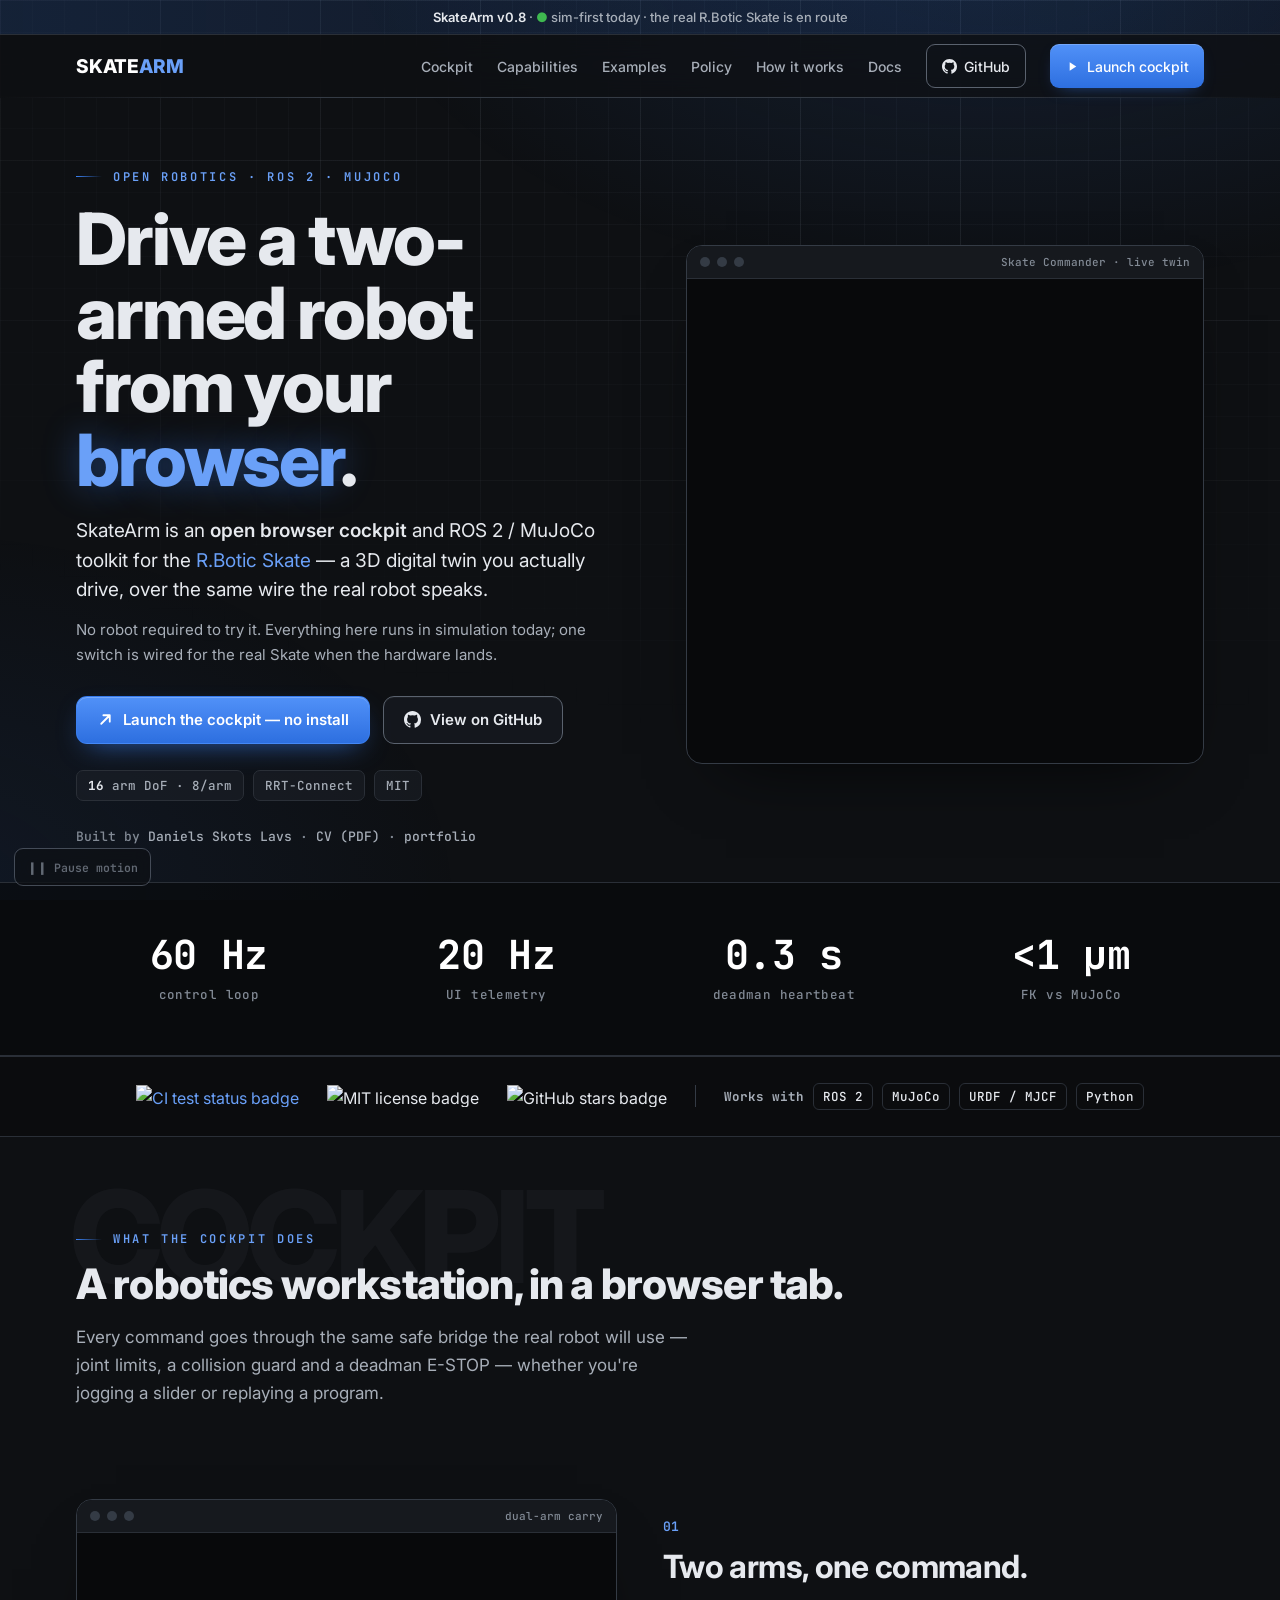
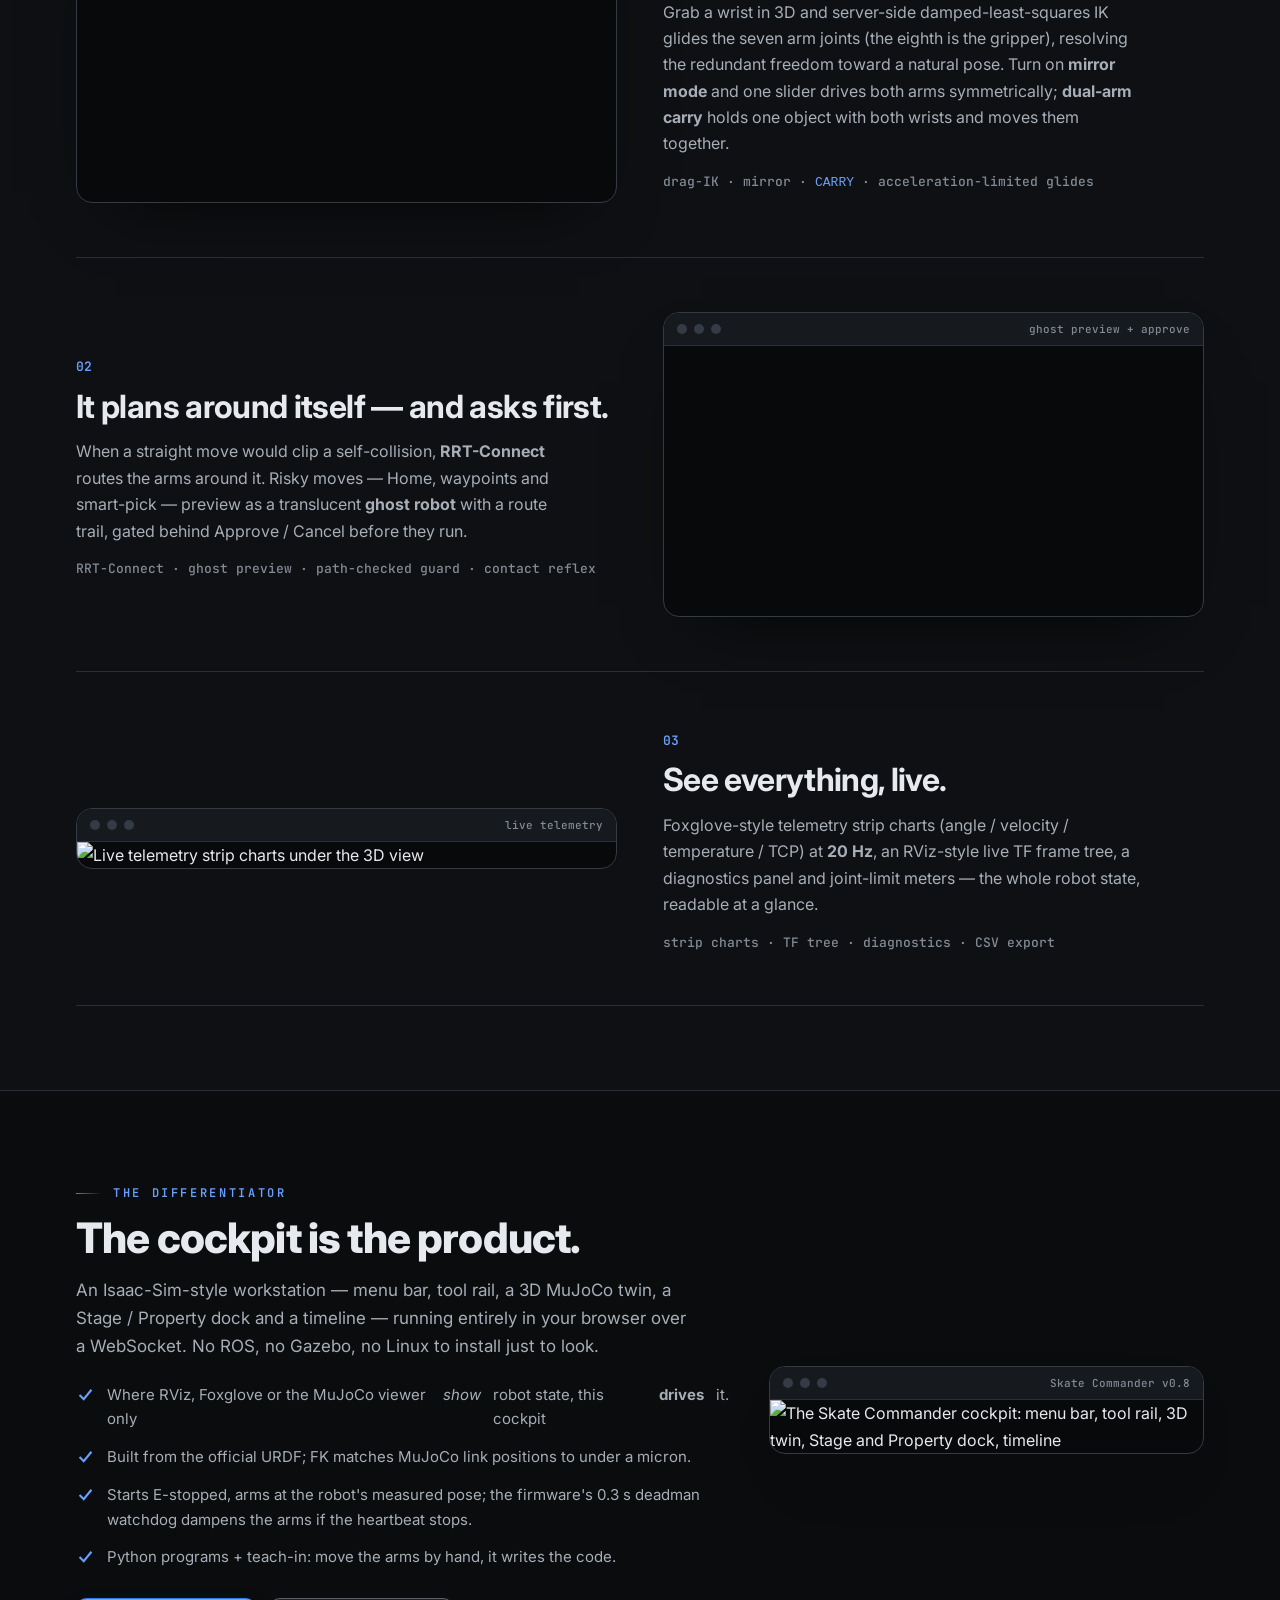
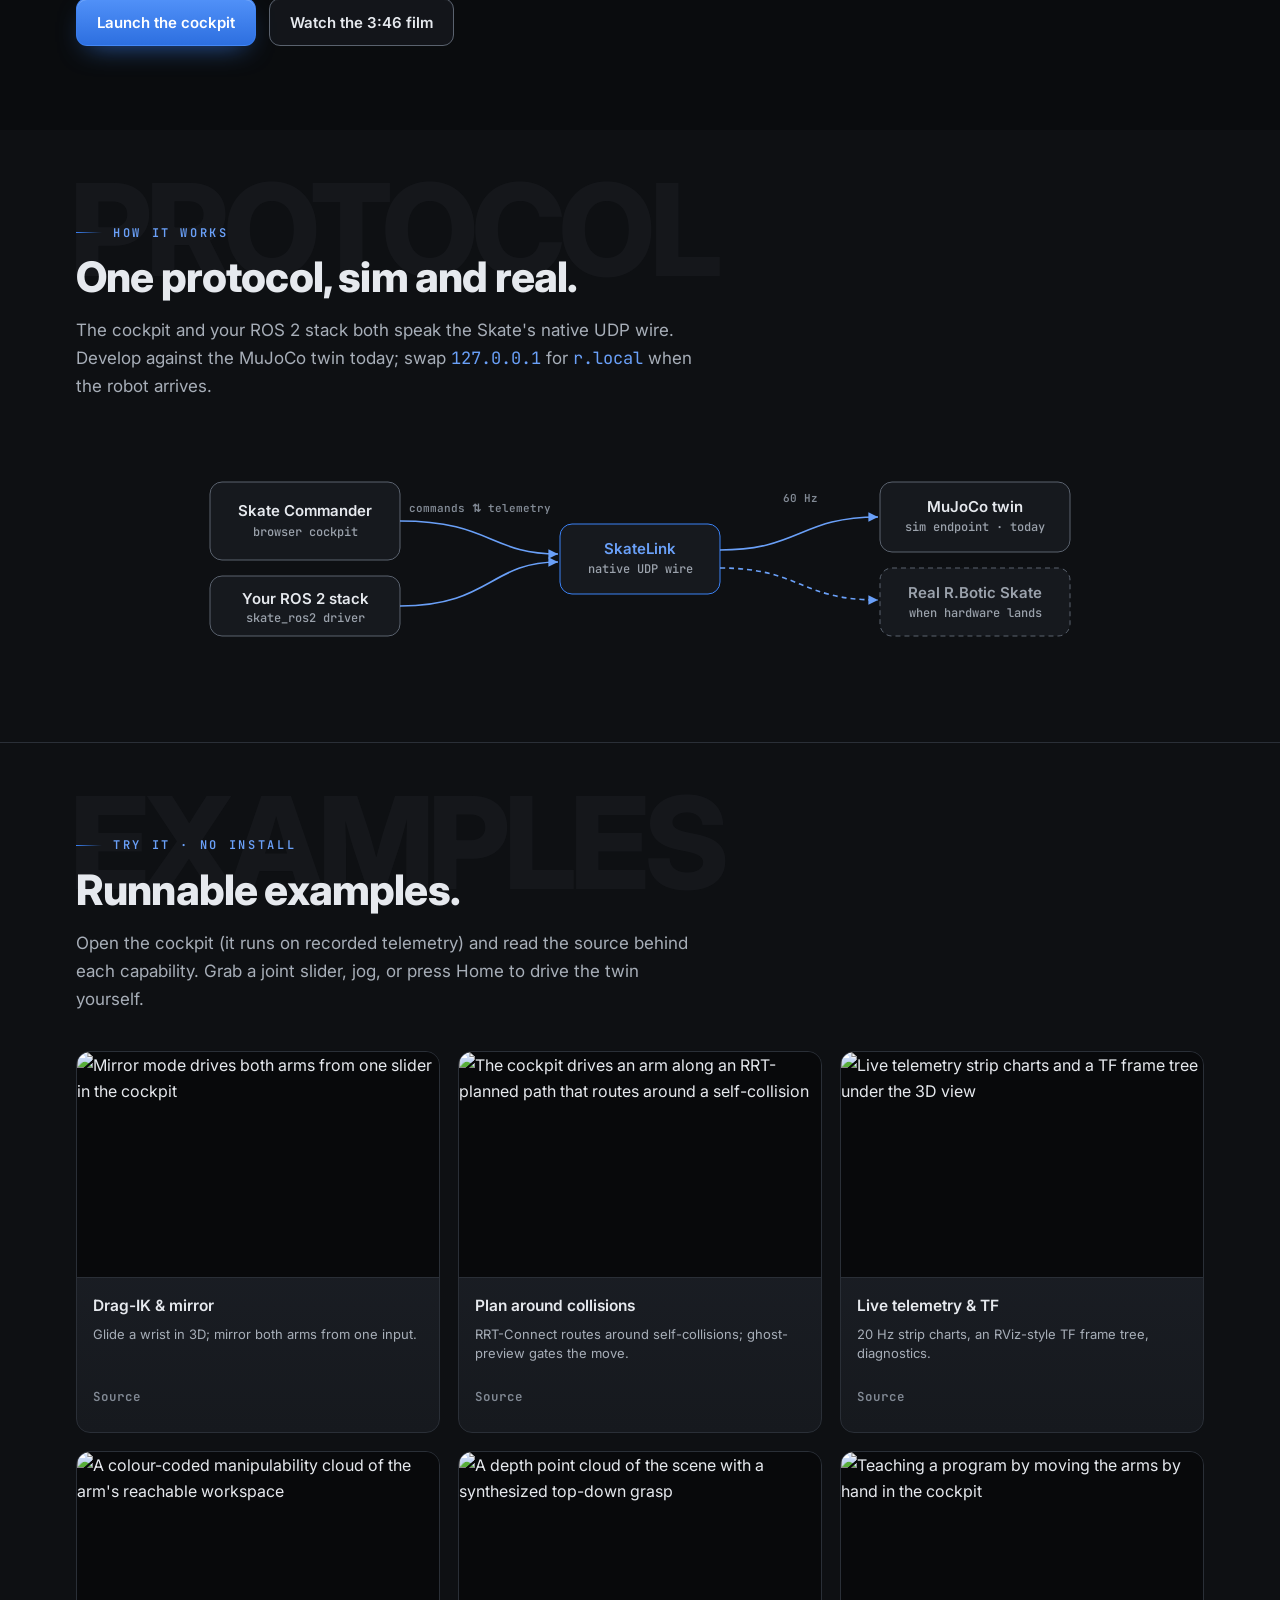
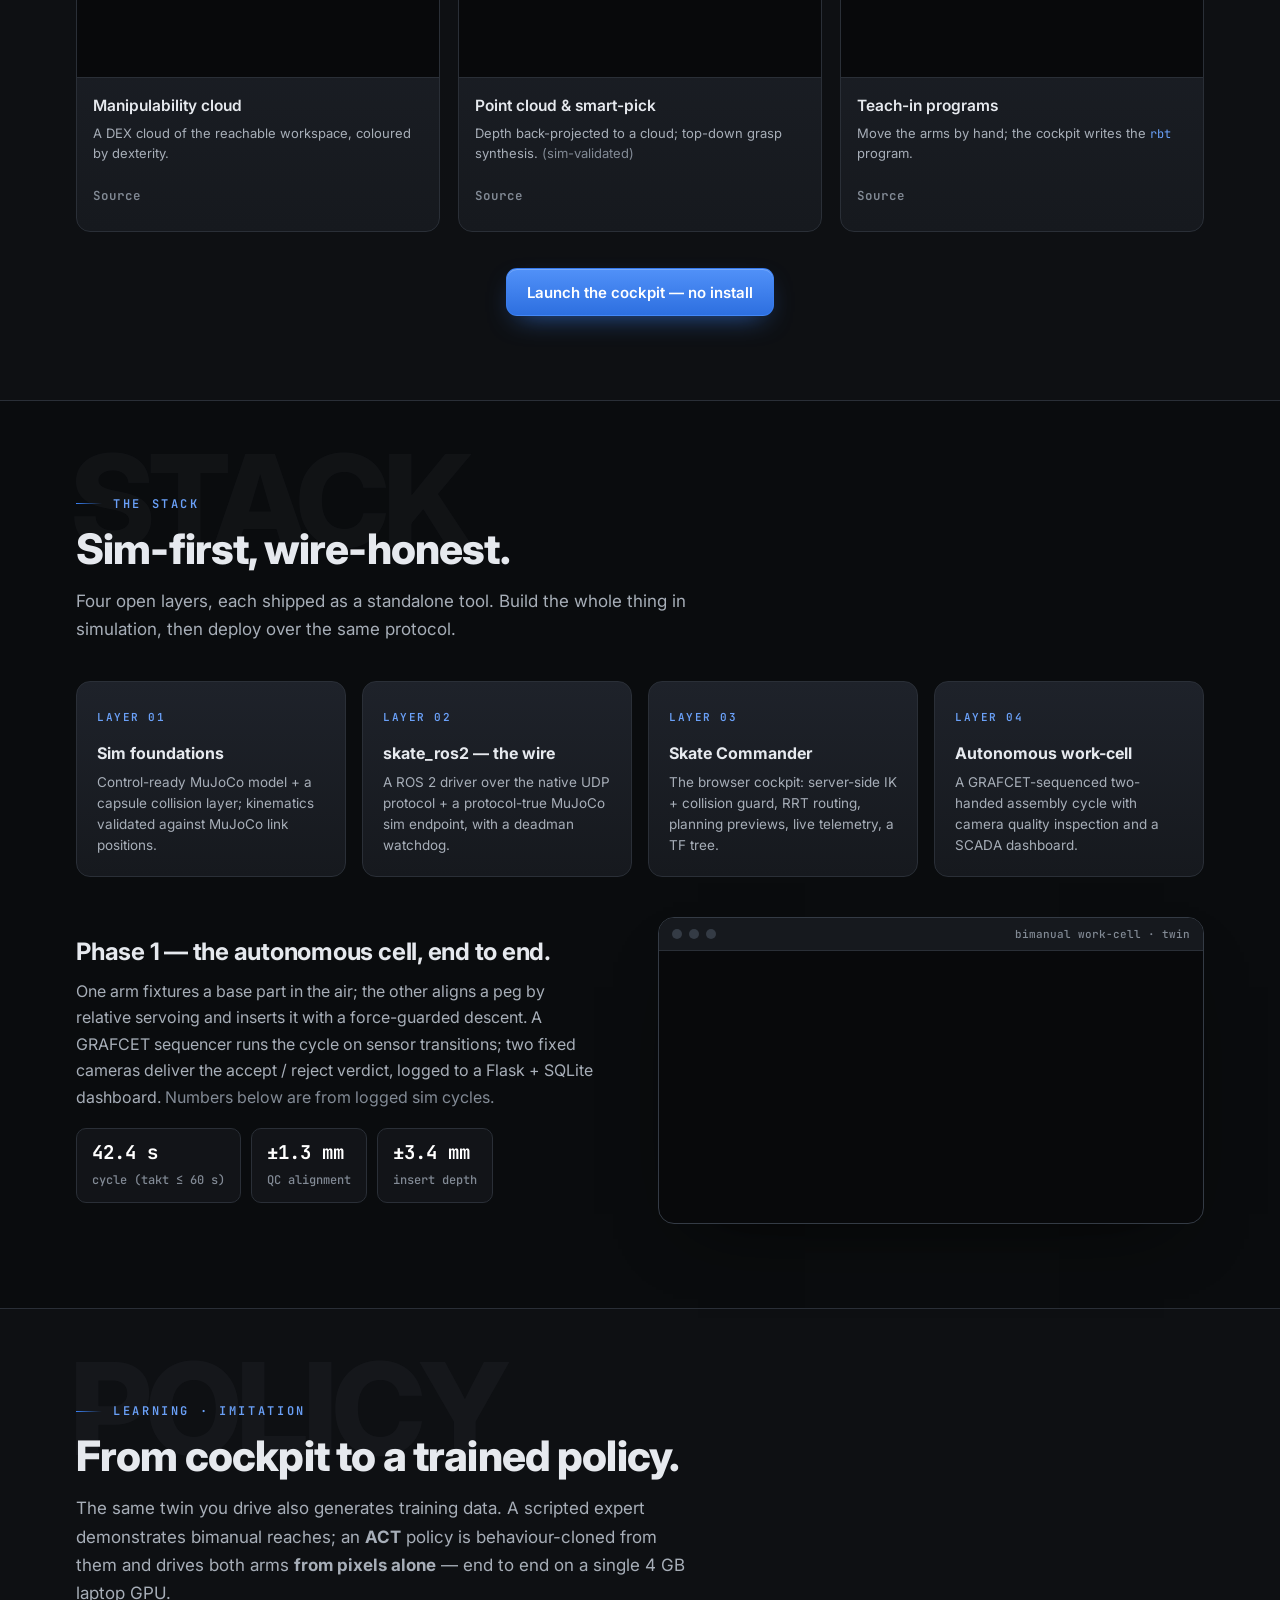
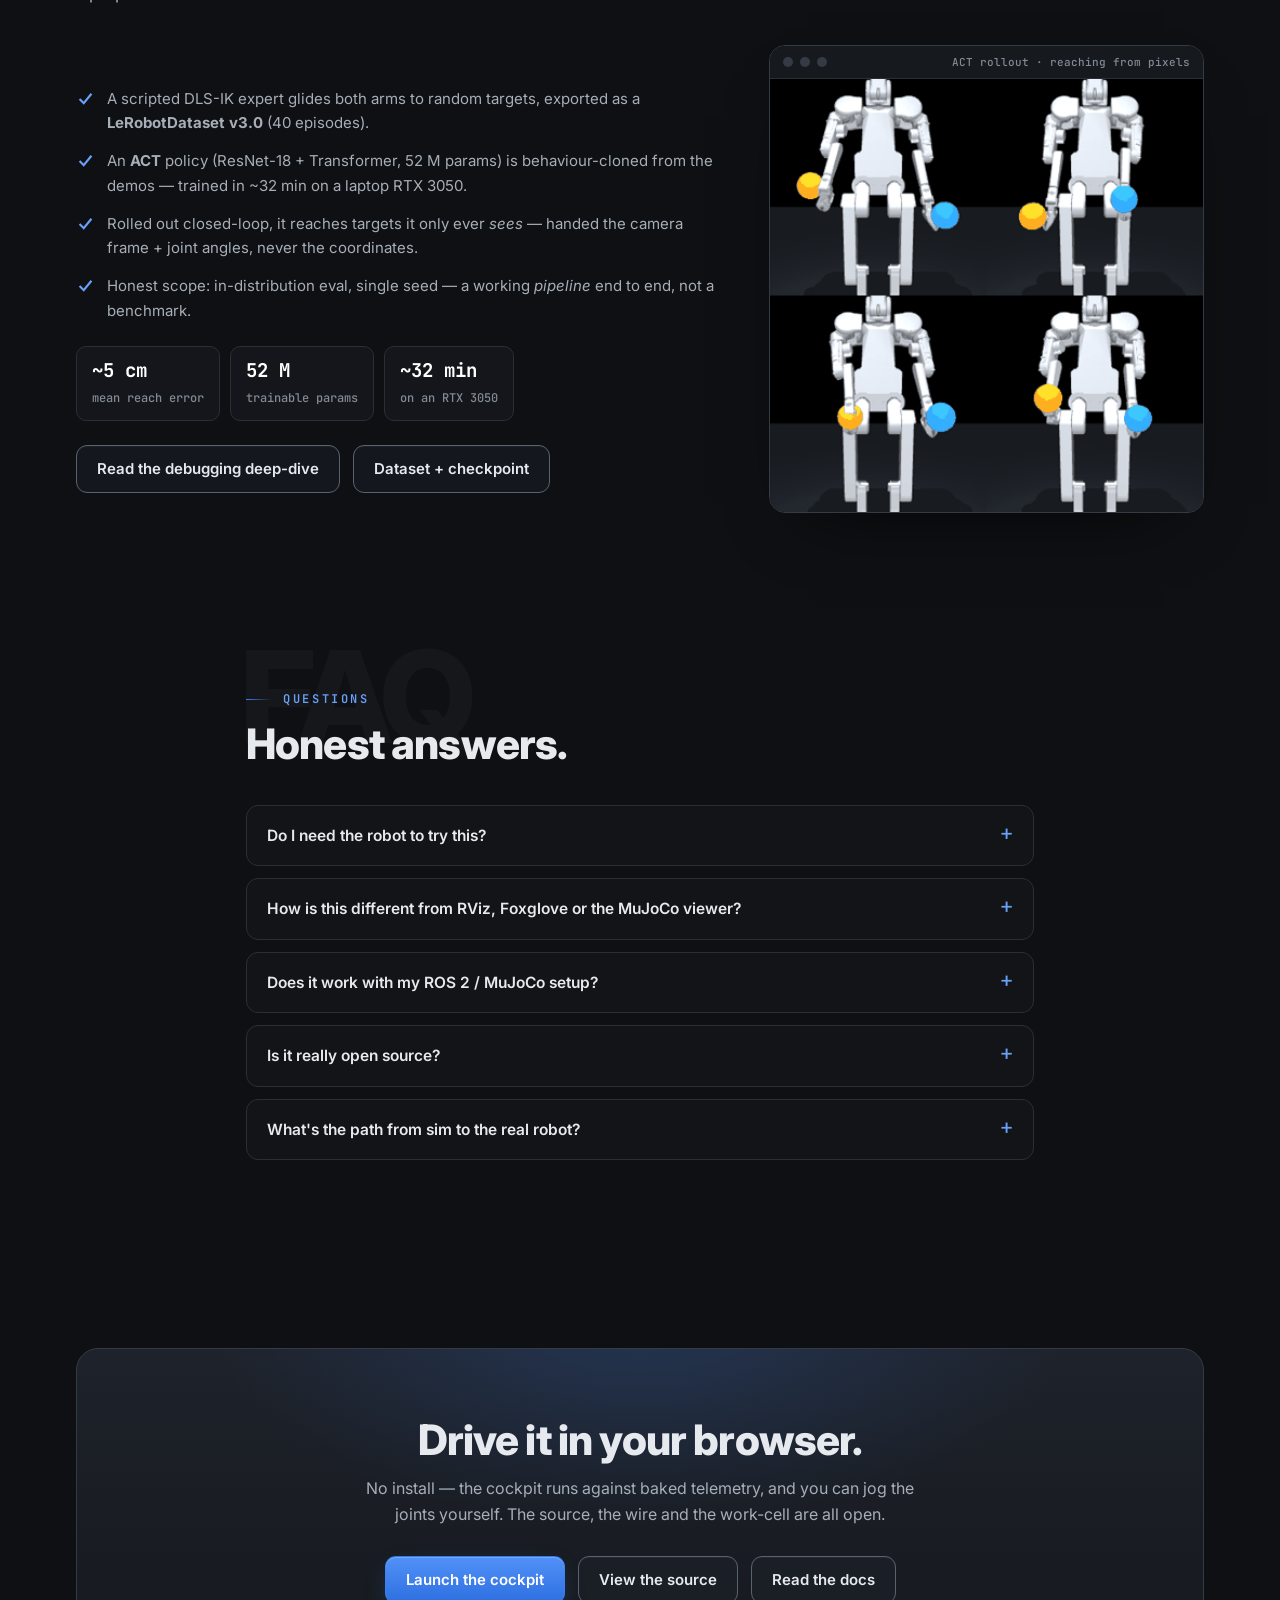
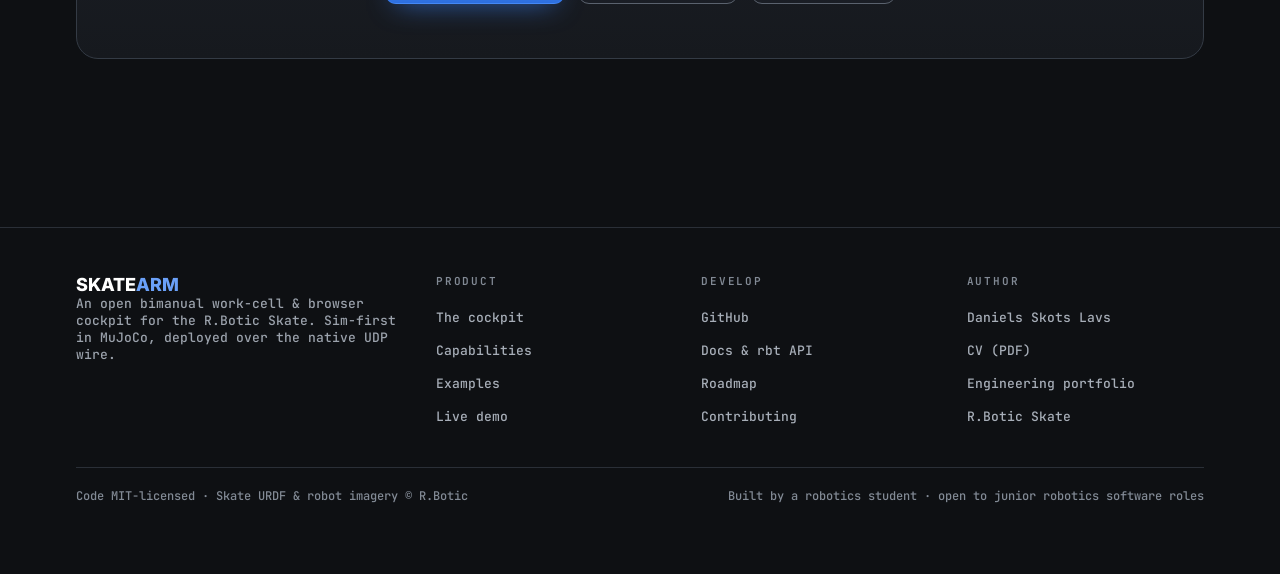
==== docs/index.html @ b64d77af "docs(site): add an ACT policy section to the landing page Add a "From cockpit to a trained policy" s" ====
<!DOCTYPE html>
<html lang="en">
<head>
<meta charset="utf-8">
<meta name="viewport" content="width=device-width, initial-scale=1">
<title>SkateArm — drive a two-armed robot from your browser</title>
<meta name="description" content="An open browser cockpit + ROS 2 / MuJoCo tooling for the R.Botic Skate: a 3D twin you drive from your browser — drag-IK, RRT routing, dual-arm carry, live telemetry. Sim-first today.">
<meta name="author" content="DSL Robotics">
<link rel="canonical" href="https://dsl-robotics.github.io/skatearm/">
<link rel="icon" type="image/png" href="img/favicon.png">
<link rel="apple-touch-icon" href="img/apple-touch-icon.png">
<link rel="preload" as="image" href="img/commander_mirror_poster.webp" fetchpriority="high">
<meta property="og:type" content="website">
<meta property="og:site_name" content="SkateArm">
<meta property="og:title" content="SkateArm — drive a two-armed robot from your browser">
<meta property="og:description" content="Open browser cockpit + ROS 2 / MuJoCo tooling for the R.Botic Skate. Digital twin, drag-IK, RRT routing, dual-arm carry, live telemetry. Sim-first.">
<meta property="og:url" content="https://dsl-robotics.github.io/skatearm/">
<meta property="og:image" content="https://dsl-robotics.github.io/skatearm/img/og_card.png">
<meta property="og:image:width" content="1200">
<meta property="og:image:height" content="630">
<meta property="og:image:alt" content="SkateArm — drive a two-armed robot from your browser">
<meta name="twitter:card" content="summary_large_image">
<meta name="twitter:title" content="SkateArm — drive a two-armed robot from your browser">
<meta name="twitter:image" content="https://dsl-robotics.github.io/skatearm/img/og_card.png">
<meta name="twitter:image:alt" content="SkateArm — drive a two-armed robot from your browser">
<meta name="twitter:description" content="Open browser cockpit + ROS 2 / MuJoCo tooling for the R.Botic Skate. Digital twin, drag-IK, RRT routing, dual-arm carry, live telemetry. Sim-first.">
<meta name="theme-color" content="#0E1013">
<link rel="preconnect" href="https://fonts.googleapis.com">
<link rel="preconnect" href="https://fonts.gstatic.com" crossorigin>
<link href="https://fonts.googleapis.com/css2?family=Inter:wght@400;500;600;700;800;900&family=JetBrains+Mono:wght@400;500;600&display=swap" rel="stylesheet">
<script type="application/ld+json">
{"@context":"https://schema.org","@type":"SoftwareApplication","name":"SkateArm — Skate Commander","applicationCategory":"DeveloperApplication","operatingSystem":"Any","offers":{"@type":"Offer","price":"0","priceCurrency":"USD"},"license":"https://opensource.org/licenses/MIT","codeRepository":"https://github.com/dsl-robotics/skatearm","url":"https://dsl-robotics.github.io/skatearm/","author":{"@type":"Person","name":"Daniels Skots Lavs","url":"https://github.com/Lavs-Daniels-Skots-231RMC173"},"description":"Open browser cockpit and ROS 2 / MuJoCo tooling for the R.Botic Skate bimanual robot."}
</script>
<style>
  :root{
    --bg:#0E1013; --bg2:#08090B; --panel:#16191E; --panel2:#1E222A;
    --line:#2A2F37; --line2:#343B45; --line3:#5A626E; --fg:#E6E9EE; --fg2:#A7AEB8; --dim:#9BA2AC; --faint:#828A95;
    --accent:#3B82F6; --accent-lt:#6AA0F8; --accent-dk:#2D6FE0; --amber:#F5A623; --ok:#3FB950;
    --grid:rgba(150,160,175,.045); --grid2:rgba(150,160,175,.08);
    --sans:"Inter","Segoe UI",system-ui,sans-serif;
    --mono:"JetBrains Mono",ui-monospace,monospace;
    --maxw:1180px; --ease:cubic-bezier(.4,0,.2,1);
  }
  *{margin:0;padding:0;box-sizing:border-box;}
  .skip{position:absolute;left:8px;top:8px;z-index:200;padding:8px 14px;border-radius:8px;
    background:var(--accent-dk);color:#fff;font:600 13px var(--sans);transform:translateY(-200%);transition:transform .15s var(--ease);}
  .skip:focus{transform:translateY(0);}
  html{scroll-behavior:smooth;}
  body{background:var(--bg);color:var(--fg);font:400 16px/1.65 var(--sans);-webkit-font-smoothing:antialiased;overflow-x:hidden;}
  ::selection{background:rgba(59,130,246,.32);color:#fff;}
  ::-webkit-scrollbar{width:12px;}
  ::-webkit-scrollbar-track{background:var(--bg);}
  ::-webkit-scrollbar-thumb{background:var(--line2);border-radius:8px;border:3px solid var(--bg);}
  a{color:var(--accent-lt);text-decoration:none;}
  a:hover{color:#fff;}
  a:focus-visible,button:focus-visible{outline:2px solid var(--accent-lt);outline-offset:3px;border-radius:8px;}
  img,video{max-width:100%;display:block;}
  body::before{content:"";position:fixed;inset:0;z-index:-3;pointer-events:none;
    background:linear-gradient(var(--grid) 1px,transparent 1px),linear-gradient(90deg,var(--grid) 1px,transparent 1px),
      linear-gradient(var(--grid2) 1px,transparent 1px),linear-gradient(90deg,var(--grid2) 1px,transparent 1px);
    background-size:32px 32px,32px 32px,160px 160px,160px 160px;
    -webkit-mask-image:radial-gradient(125% 90% at 72% 0%,#000 32%,transparent 92%);
    mask-image:radial-gradient(125% 90% at 72% 0%,#000 32%,transparent 92%);}
  body::after{content:"";position:fixed;inset:0;z-index:-2;pointer-events:none;
    background:radial-gradient(1100px 640px at 78% -10%,rgba(59,130,246,.15),transparent 60%),
      radial-gradient(900px 620px at -6% 100%,rgba(45,111,224,.09),transparent 60%);}
  .wrap{max-width:var(--maxw);margin:0 auto;padding:0 26px;}
  .eyebrow{font:600 12px/1 var(--mono);letter-spacing:.22em;text-transform:uppercase;color:var(--accent-lt);display:inline-flex;align-items:center;gap:11px;}
  .eyebrow::before{content:"";width:26px;height:1px;background:linear-gradient(90deg,var(--accent),transparent);display:inline-block;}
  .sec{padding:84px 0;position:relative;}
  .sec h2{font:800 clamp(28px,4vw,42px)/1.08 var(--sans);letter-spacing:-.02em;margin:14px 0 0;}
  .sec .lead{color:var(--fg2);max-width:620px;margin:16px 0 0;font-size:17px;}
  .shead{margin-bottom:38px;position:relative;}
  .shead .eyebrow,.shead h2,.shead .lead{position:relative;z-index:1;}
  .wm{position:absolute;left:-6px;top:-48px;z-index:0;font:800 clamp(58px,10vw,142px)/1 var(--sans);
    letter-spacing:-.045em;color:rgba(150,160,175,.05);pointer-events:none;white-space:nowrap;user-select:none;}

  /* nav + ribbon */
  .ribbon{background:linear-gradient(90deg,rgba(59,130,246,.16),rgba(59,130,246,.05));border-bottom:1px solid var(--line);
    font:500 13px var(--sans);color:var(--fg2);text-align:center;padding:9px 16px;}
  .ribbon b{color:var(--fg);font-weight:600;} .ribbon .dot{color:var(--ok);}
  nav{position:sticky;top:0;z-index:50;backdrop-filter:blur(14px) saturate(1.2);background:rgba(14,16,19,.72);border-bottom:1px solid transparent;
    border-image:linear-gradient(90deg,transparent,var(--line2) 25%,var(--line2) 75%,transparent) 1;}
  nav .wrap{display:flex;align-items:center;justify-content:space-between;min-height:62px;gap:16px;}
  .brand{font:800 19px var(--sans);letter-spacing:-.01em;color:#fff;}
  .brand i{color:var(--accent-lt);font-style:normal;}
  .nav-links{display:flex;align-items:center;gap:24px;}
  .nav-links a{font:500 14px var(--sans);color:var(--fg2);display:inline-flex;align-items:center;min-height:44px;}
  .nav-links a:hover{color:#fff;}
  .nav-cta{display:inline-flex;align-items:center;gap:7px;padding:9px 15px;border-radius:9px;font:600 13.5px var(--sans);min-height:44px;}
  .nav-cta.ghost{border:1px solid var(--line3);color:var(--fg);}
  .nav-cta.ghost:hover{border-color:var(--accent);background:rgba(59,130,246,.08);}
  .nav-cta.solid{background:linear-gradient(180deg,#5191F8,var(--accent-dk));color:#fff;
    box-shadow:0 6px 18px -10px rgba(59,130,246,.7),inset 0 1px 0 rgba(255,255,255,.2);}
  .nav-cta.solid:hover{background:linear-gradient(180deg,#5C99FB,var(--accent));color:#fff;}
  .nav-cta svg{width:15px;height:15px;}
  @media(max-width:860px){.nav-links a.hidem{display:none;}}

  /* hero */
  .hero{padding:60px 0 30px;}
  .hero-grid{display:grid;grid-template-columns:1.04fr .96fr;gap:48px;align-items:center;}
  .hero h1{font:800 clamp(40px,6.4vw,72px)/1.02 var(--sans);letter-spacing:-.03em;margin:18px 0 0;}
  .hero h1 i{color:var(--accent-lt);font-style:normal;text-shadow:0 0 34px rgba(59,130,246,.4);}
  .hero .def{color:var(--fg);font-size:19px;line-height:1.55;margin:20px 0 0;max-width:540px;}
  .hero .def b{font-weight:600;}
  .hero .sub{color:var(--fg2);font-size:15px;margin:14px 0 0;max-width:520px;}
  .ctas{display:flex;flex-wrap:wrap;gap:13px;margin-top:28px;}
  .btn{display:inline-flex;align-items:center;gap:9px;padding:13px 20px;border-radius:11px;font:600 15px var(--sans);transition:all .16s var(--ease);min-height:48px;}
  .btn svg{width:17px;height:17px;}
  .btn.primary{background:linear-gradient(180deg,#5191F8,var(--accent-dk));color:#fff;border:1px solid rgba(59,130,246,.55);
    box-shadow:0 10px 28px -12px rgba(59,130,246,.75),inset 0 1px 0 rgba(255,255,255,.22);}
  .btn.primary:hover{background:linear-gradient(180deg,#5C99FB,var(--accent));color:#fff;transform:translateY(-2px);
    box-shadow:0 16px 36px -12px rgba(59,130,246,.85),inset 0 1px 0 rgba(255,255,255,.26);}
  .btn.ghost{border:1px solid var(--line3);color:var(--fg);background:rgba(30,34,42,.45);
    box-shadow:inset 0 1px 0 rgba(255,255,255,.04);}
  .btn.ghost:hover{border-color:var(--accent);background:rgba(59,130,246,.1);color:#fff;transform:translateY(-2px);}
  .specstrip{display:flex;flex-wrap:wrap;gap:9px;margin-top:26px;}
  .chip{font:500 12.5px var(--mono);color:var(--fg2);border:1px solid var(--line);border-radius:7px;padding:6px 11px;background:rgba(30,34,42,.5);}
  .chip b{color:var(--fg);}
  .byline{margin-top:20px;font:500 13px var(--mono);color:var(--faint);}
  .byline a{color:var(--fg2);display:inline-block;padding:7px 0;}
  .byline a:hover{color:#fff;}
  .frame{position:relative;border:1px solid var(--line2);border-radius:16px;overflow:hidden;background:var(--bg2);box-shadow:0 30px 70px -40px rgba(0,0,0,.9);}
  .frame .bar{display:flex;align-items:center;gap:7px;padding:9px 13px;border-bottom:1px solid var(--line);background:var(--panel);}
  .frame .bar i{width:10px;height:10px;border-radius:50%;background:var(--line2);display:inline-block;}
  .frame .bar .tag{margin-left:auto;font:500 11px var(--mono);color:var(--faint);}
  .frame img,.frame video{width:100%;display:block;}
  @media(max-width:880px){.hero-grid{grid-template-columns:1fr;gap:30px;}.hero{padding:40px 0 10px;}}

  /* trust + interop */
  .trust{border-top:1px solid var(--line);border-bottom:1px solid var(--line);background:rgba(8,9,11,.5);padding:26px 0;}
  .trust .wrap{display:flex;flex-wrap:wrap;align-items:center;gap:14px 28px;justify-content:center;}
  .trust .badge{height:22px;}
  .trust .sep{width:1px;height:22px;background:var(--line2);}
  .interop{font:500 12.5px var(--mono);color:var(--faint);display:flex;flex-wrap:wrap;gap:9px;align-items:center;}
  .interop b{color:var(--fg2);}
  .interop span{color:var(--fg);border:1px solid var(--line);border-radius:6px;padding:4px 9px;}

  /* stat band (flat, mono numerics) */
  .stats{border-top:1px solid var(--line);border-bottom:1px solid var(--line);padding:52px 0;background:rgba(8,9,11,.6);}
  .statgrid{display:grid;grid-template-columns:repeat(4,1fr);gap:22px;text-align:center;}
  .statgrid b{display:block;font:700 clamp(26px,3.6vw,40px)/1 var(--mono);font-variant-numeric:tabular-nums;letter-spacing:-.01em;color:#fff;}
  .statgrid span{display:block;margin-top:11px;font:500 12.5px var(--mono);color:var(--faint);letter-spacing:.03em;}
  @media(max-width:760px){.statgrid{grid-template-columns:repeat(2,1fr);gap:30px 18px;}}

  /* capability panels */
  .panel{display:grid;grid-template-columns:1fr 1fr;gap:46px;align-items:center;padding:54px 0;border-bottom:1px solid var(--line);}
  .panel:nth-child(even) .ptext{order:2;}
  .panel .num{font:600 13px var(--mono);color:var(--accent-lt);}
  .panel h3{font:700 clamp(24px,3.2vw,32px)/1.12 var(--sans);letter-spacing:-.02em;margin:10px 0 0;}
  .panel p{color:var(--fg2);margin:14px 0 0;font-size:16px;max-width:480px;}
  .panel .pmeta{margin-top:16px;font:500 13px var(--mono);color:var(--faint);}
  .panel .pmeta code{color:var(--accent-lt);}
  @media(max-width:820px){.panel{grid-template-columns:1fr;gap:24px;}.panel:nth-child(even) .ptext{order:0;}}

  /* cockpit feature band */
  .cock{display:grid;grid-template-columns:1.2fr .8fr;gap:40px;align-items:center;}
  .cock .pts{list-style:none;margin-top:22px;display:grid;gap:13px;}
  .cock .pts li{display:flex;gap:12px;color:var(--fg2);font-size:15px;}
  .cock .pts svg{width:19px;height:19px;color:var(--accent-lt);flex:none;margin-top:2px;}
  @media(max-width:820px){.cock{grid-template-columns:1fr;}}

  /* how it works diagram */
  .how svg{width:100%;height:auto;max-width:900px;margin:8px auto 0;display:block;}
  @media(max-width:720px){.how .diagram{overflow-x:auto;-webkit-overflow-scrolling:touch;border:1px solid var(--line);border-radius:12px;}
    .how svg{min-width:580px;margin:0;}}

  /* examples gallery */
  .gal{display:grid;grid-template-columns:repeat(3,1fr);gap:18px;}
  .card{border:1px solid var(--line);border-radius:14px;overflow:hidden;background:linear-gradient(180deg,var(--panel2),var(--panel));transition:transform .18s var(--ease),border-color .18s var(--ease);display:flex;flex-direction:column;}
  .card:hover{transform:translateY(-4px);border-color:var(--line2);}
  .card .thumb{aspect-ratio:16/10;overflow:hidden;background:var(--bg2);border-bottom:1px solid var(--line);}
  .card .thumb img{width:100%;height:100%;object-fit:cover;}
  .card .body{padding:15px 16px 16px;display:flex;flex-direction:column;flex:1;}
  .card h4{font-size:15.5px;font-weight:600;}
  .card p{color:var(--fg2);font-size:13px;line-height:1.5;margin:6px 0 0;flex:1;}
  .card .links{display:flex;gap:14px;margin-top:13px;font:600 12.5px var(--mono);}
  .card .links a{padding:11px 0;display:inline-flex;align-items:center;}
  .card .links a.run{color:var(--accent-lt);} .card .links a.src{color:var(--faint);}
  @media(max-width:820px){.gal{grid-template-columns:1fr 1fr;}}
  @media(max-width:560px){.gal{grid-template-columns:1fr;}}

  /* stack + workcell */
  .stack{display:grid;grid-template-columns:repeat(4,1fr);gap:16px;}
  .scard{border:1px solid var(--line);border-radius:14px;padding:20px;background:linear-gradient(180deg,var(--panel2),var(--panel));}
  .scard .k{font:600 11px var(--mono);letter-spacing:.14em;color:var(--accent-lt);text-transform:uppercase;}
  .scard h3{font-size:16px;margin:11px 0 6px;}
  .scard p{color:var(--fg2);font-size:13.5px;line-height:1.55;}
  @media(max-width:880px){.stack{grid-template-columns:1fr 1fr;}}
  @media(max-width:520px){.stack{grid-template-columns:1fr;}}
  .cell{display:grid;grid-template-columns:1fr 1fr;gap:36px;align-items:center;margin-top:40px;}
  .cell .nums{display:flex;flex-wrap:wrap;gap:10px;margin-top:18px;}
  .cell .nums div{border:1px solid var(--line);border-radius:10px;padding:11px 15px;background:rgba(30,34,42,.4);}
  .cell .nums b{display:block;font:700 19px var(--mono);font-variant-numeric:tabular-nums;color:#fff;}
  .cell .nums span{font:500 12px var(--mono);color:var(--faint);}
  @media(max-width:820px){.cell{grid-template-columns:1fr;}}

  /* faq */
  .faq details{border:1px solid var(--line);border-radius:12px;margin-bottom:12px;background:rgba(22,25,30,.5);overflow:hidden;}
  .faq summary{padding:17px 20px;font-weight:600;cursor:pointer;list-style:none;display:flex;justify-content:space-between;gap:16px;font-size:15.5px;}
  .faq summary::-webkit-details-marker{display:none;}
  .faq summary:focus-visible{outline:2px solid var(--accent-lt);outline-offset:-3px;border-radius:8px;}
  .faq summary::after{content:"+";color:var(--accent-lt);font:400 22px var(--mono);line-height:1;}
  .faq details[open] summary::after{content:"\2013";}
  .faq .ans{padding:0 20px 18px;color:var(--fg2);font-size:14.5px;line-height:1.65;}
  .faq .ans code{font-family:var(--mono);font-size:12.5px;color:var(--accent-lt);background:rgba(59,130,246,.1);padding:1px 6px;border-radius:5px;}

  /* cta band + footer */
  .band{margin:8px 0 0;border:1px solid var(--line2);border-radius:22px;background:linear-gradient(180deg,var(--panel2),var(--panel));
    padding:54px 40px;text-align:center;position:relative;overflow:hidden;}
  .band::before{content:"";position:absolute;inset:0;pointer-events:none;background:radial-gradient(680px 320px at 50% -10%,rgba(59,130,246,.2),transparent 65%);}
  .band h2{position:relative;margin-bottom:12px;}
  .band p{color:var(--fg2);max-width:560px;margin:0 auto 26px;position:relative;}
  .band .ctas{justify-content:center;}
  footer{padding:46px 0 70px;color:var(--dim);font:500 13px var(--mono);border-top:1px solid var(--line);margin-top:84px;}
  .fcols{display:grid;grid-template-columns:1.4fr 1fr 1fr 1fr;gap:28px;margin-bottom:34px;}
  .fcols h5{font:600 11px var(--mono);letter-spacing:.16em;text-transform:uppercase;color:var(--faint);margin-bottom:13px;}
  .fcols a{display:block;color:var(--fg2);padding:8px 0;font-size:13px;}
  .fcols a:hover{color:#fff;}
  .fbrand{font:800 18px var(--sans);color:#fff;}
  .fbrand i{color:var(--accent-lt);font-style:normal;}
  .fbrand p{font:500 12.5px var(--mono);color:var(--faint);margin-top:10px;max-width:240px;line-height:1.6;}
  .fbot{border-top:1px solid var(--line);padding-top:20px;display:flex;flex-wrap:wrap;gap:10px;justify-content:space-between;color:var(--faint);font-size:12px;}
  @media(max-width:760px){.fcols{grid-template-columns:1fr 1fr;}}

  .motiontoggle{position:fixed;left:14px;bottom:14px;z-index:60;display:inline-flex;align-items:center;gap:7px;
    padding:8px 12px;min-height:38px;border-radius:9px;border:1px solid var(--line3);background:rgba(14,16,19,.8);
    backdrop-filter:blur(8px);color:var(--faint);font:600 11.5px var(--mono);cursor:pointer;opacity:.72;transition:opacity .15s,color .15s,border-color .15s;}
  .motiontoggle:hover,.motiontoggle:focus-visible{opacity:1;color:#fff;border-color:var(--accent);}
  @media(max-width:560px){.motiontoggle{left:10px;bottom:10px;padding:7px 10px;}}
  .reveal{opacity:0;transform:translateY(20px);transition:opacity .6s var(--ease),transform .6s var(--ease);}
  .reveal.in{opacity:1;transform:none;}
  @media(prefers-reduced-motion:reduce){html{scroll-behavior:auto;}.reveal{opacity:1;transform:none;transition:none;}}
</style>
</head>
<body>
<a class="skip" href="#main">Skip to content</a>

<div class="ribbon"><b>SkateArm v0.8</b> &middot; <span class="dot">&#9679;</span> sim-first today &middot; the real R.Botic Skate is en route</div>

<nav>
  <div class="wrap">
    <span class="brand">SKATE<i>ARM</i></span>
    <span class="nav-links">
      <a class="hidem" href="#cockpit">Cockpit</a>
      <a class="hidem" href="#capabilities">Capabilities</a>
      <a class="hidem" href="#examples">Examples</a>
      <a class="hidem" href="#policy">Policy</a>
      <a class="hidem" href="#how">How it works</a>
      <a href="commander.html">Docs</a>
      <a class="nav-cta ghost" href="https://github.com/dsl-robotics/skatearm" target="_blank" rel="noopener"><svg viewBox="0 0 16 16" fill="currentColor" aria-hidden="true"><path d="M8 0C3.58 0 0 3.58 0 8c0 3.54 2.29 6.53 5.47 7.59.4.07.55-.17.55-.38 0-.19-.01-.7-.01-1.36-2.01.37-2.53-.49-2.69-.94-.09-.23-.48-.94-.82-1.13-.28-.15-.68-.52-.01-.53.63-.01 1.08.58 1.23.82.72 1.21 1.87.87 2.33.66.07-.52.28-.87.51-1.07-1.78-.2-3.64-.89-3.64-3.95 0-.87.31-1.59.82-2.15-.08-.2-.36-1.02.08-2.12 0 0 .67-.21 2.2.82a7.6 7.6 0 014 0c1.53-1.04 2.2-.82 2.2-.82.44 1.1.16 1.92.08 2.12.51.56.82 1.27.82 2.15 0 3.07-1.87 3.75-3.65 3.95.29.25.54.73.54 1.48 0 1.07-.01 1.93-.01 2.2 0 .21.15.46.55.38A8.01 8.01 0 0016 8c0-4.42-3.58-8-8-8z"/></svg>GitHub</a>
      <a class="nav-cta solid" href="https://raw.githack.com/dsl-robotics/skatearm/main/tools/skate_commander/preview.html" target="_blank" rel="noopener"><svg viewBox="0 0 16 16" fill="none" stroke="currentColor" stroke-width="1.8" aria-hidden="true"><path d="M5 3.5v9l7-4.5z" fill="currentColor" stroke="none"/></svg>Launch cockpit</a>
    </span>
  </div>
</nav>

<header class="hero" id="main">
  <div class="wrap hero-grid">
    <div class="reveal">
      <span class="eyebrow">Open robotics &middot; ROS 2 &middot; MuJoCo</span>
      <h1>Drive a two-armed robot<br>from your <i>browser</i>.</h1>
      <p class="def">SkateArm is an <b>open browser cockpit</b> and ROS&nbsp;2 / MuJoCo toolkit for the <a href="https://www.rboticlabs.com/shop/p/skate-upper-body-v2" target="_blank" rel="noopener">R.Botic&nbsp;Skate</a> &mdash; a 3D digital twin you actually drive, over the same wire the real robot speaks.</p>
      <p class="sub">No robot required to try it. Everything here runs in simulation today; one switch is wired for the real Skate when the hardware lands.</p>
      <div class="ctas">
        <a class="btn primary" href="https://raw.githack.com/dsl-robotics/skatearm/main/tools/skate_commander/preview.html" target="_blank" rel="noopener"><svg viewBox="0 0 16 16" fill="none" stroke="currentColor" stroke-width="1.7" stroke-linecap="round" stroke-linejoin="round" aria-hidden="true"><path d="M4 12 12 4M6 4h6v6"/></svg>Launch the cockpit &mdash; no install</a>
        <a class="btn ghost" href="https://github.com/dsl-robotics/skatearm" target="_blank" rel="noopener"><svg viewBox="0 0 16 16" fill="currentColor" aria-hidden="true"><path d="M8 0C3.58 0 0 3.58 0 8c0 3.54 2.29 6.53 5.47 7.59.4.07.55-.17.55-.38 0-.19-.01-.7-.01-1.36-2.01.37-2.53-.49-2.69-.94-.09-.23-.48-.94-.82-1.13-.28-.15-.68-.52-.01-.53.63-.01 1.08.58 1.23.82.72 1.21 1.87.87 2.33.66.07-.52.28-.87.51-1.07-1.78-.2-3.64-.89-3.64-3.95 0-.87.31-1.59.82-2.15-.08-.2-.36-1.02.08-2.12 0 0 .67-.21 2.2.82a7.6 7.6 0 014 0c1.53-1.04 2.2-.82 2.2-.82.44 1.1.16 1.92.08 2.12.51.56.82 1.27.82 2.15 0 3.07-1.87 3.75-3.65 3.95.29.25.54.73.54 1.48 0 1.07-.01 1.93-.01 2.2 0 .21.15.46.55.38A8.01 8.01 0 0016 8c0-4.42-3.58-8-8-8z"/></svg>View on GitHub</a>
      </div>
      <div class="specstrip">
        <span class="chip"><b>16</b> arm DoF &middot; 8/arm</span>
        <span class="chip">RRT-Connect</span>
        <span class="chip">MIT</span>
      </div>
      <p class="byline">Built by <a href="https://github.com/Lavs-Daniels-Skots-231RMC173" target="_blank" rel="noopener">Daniels&nbsp;Skots&nbsp;Lavs</a> &middot; <a href="Daniels_Skots_Lavs_CV_EN.pdf" target="_blank" rel="noopener">CV&nbsp;(PDF)</a> &middot; <a href="https://github.com/Lavs-Daniels-Skots-231RMC173/engineering-portfolio" target="_blank" rel="noopener">portfolio</a></p>
    </div>
    <div class="reveal">
      <div class="frame">
        <div class="bar"><i></i><i></i><i></i><span class="tag">Skate Commander &middot; live twin</span></div>
        <video autoplay loop muted playsinline preload="metadata" fetchpriority="high" poster="img/commander_mirror_poster.webp" width="860" height="484" aria-label="The Skate Commander cockpit: drag-IK and mirror mode move both arms while live telemetry plots track the motion"><source src="img/commander_mirror.mp4" type="video/mp4"></video>
      </div>
    </div>
  </div>
</header>

<section class="stats reveal">
  <div class="wrap statgrid">
    <div><b>60 Hz</b><span>control loop</span></div>
    <div><b>20 Hz</b><span>UI telemetry</span></div>
    <div><b>0.3 s</b><span>deadman heartbeat</span></div>
    <div><b>&lt;1 &micro;m</b><span>FK vs MuJoCo</span></div>
  </div>
</section>

<section class="trust reveal">
  <div class="wrap">
    <a href="https://github.com/dsl-robotics/skatearm/actions/workflows/tests.yml" target="_blank" rel="noopener"><img class="badge" src="https://github.com/dsl-robotics/skatearm/actions/workflows/tests.yml/badge.svg" alt="CI test status badge"></a>
    <img class="badge" src="https://img.shields.io/badge/license-MIT-3FB950?style=flat" alt="MIT license badge">
    <img class="badge" src="https://img.shields.io/github/stars/dsl-robotics/skatearm?style=flat&color=3B82F6" alt="GitHub stars badge">
    <span class="sep"></span>
    <span class="interop"><b>Works with</b> <span>ROS 2</span> <span>MuJoCo</span> <span>URDF / MJCF</span> <span>Python</span></span>
  </div>
</section>

<section class="sec" id="capabilities">
  <div class="wrap">
    <div class="shead reveal">
      <span class="wm" aria-hidden="true">COCKPIT</span>
      <span class="eyebrow">What the cockpit does</span>
      <h2>A robotics workstation, in a browser tab.</h2>
      <p class="lead">Every command goes through the same safe bridge the real robot will use &mdash; joint limits, a collision guard and a deadman E-STOP &mdash; whether you're jogging a slider or replaying a program.</p>
    </div>

    <div class="panel reveal">
      <div class="ptext">
        <span class="num">01</span>
        <h3>Two arms, one command.</h3>
        <p>Grab a wrist in 3D and server-side damped-least-squares IK glides the seven arm joints (the eighth is the gripper), resolving the redundant freedom toward a natural pose. Turn on <b>mirror mode</b> and one slider drives both arms symmetrically; <b>dual-arm carry</b> holds one object with both wrists and moves them together.</p>
        <div class="pmeta">drag-IK &middot; mirror &middot; <code>CARRY</code> &middot; acceleration-limited glides</div>
      </div>
      <div class="frame"><div class="bar"><i></i><i></i><i></i><span class="tag">dual-arm carry</span></div><video autoplay loop muted playsinline preload="none" poster="img/carry_demo_poster.webp" aria-label="Dual-arm carry: both wrists hold one object and move it together via an X/Y/Z pad"><source src="img/carry_demo.mp4" type="video/mp4"></video></div>
    </div>

    <div class="panel reveal">
      <div class="ptext">
        <span class="num">02</span>
        <h3>It plans around itself &mdash; and asks first.</h3>
        <p>When a straight move would clip a self-collision, <b>RRT-Connect</b> routes the arms around it. Risky moves &mdash; Home, waypoints and smart-pick &mdash; preview as a translucent <b>ghost robot</b> with a route trail, gated behind Approve / Cancel before they run.</p>
        <div class="pmeta">RRT-Connect &middot; ghost preview &middot; path-checked guard &middot; contact reflex</div>
      </div>
      <div class="frame"><div class="bar"><i></i><i></i><i></i><span class="tag">ghost preview + approve</span></div><video autoplay loop muted playsinline preload="none" poster="img/planning_demo_poster.webp" aria-label="A HOME move previews as a translucent green ghost robot behind an Approve / Cancel gate before it runs"><source src="img/planning_demo.mp4" type="video/mp4"></video></div>
    </div>

    <div class="panel reveal">
      <div class="ptext">
        <span class="num">03</span>
        <h3>See everything, live.</h3>
        <p>Foxglove-style telemetry strip charts (angle / velocity / temperature / TCP) at <b>20&nbsp;Hz</b>, an RViz-style live TF frame tree, a diagnostics panel and joint-limit meters &mdash; the whole robot state, readable at a glance.</p>
        <div class="pmeta">strip charts &middot; TF tree &middot; diagnostics &middot; CSV export</div>
      </div>
      <div class="frame"><div class="bar"><i></i><i></i><i></i><span class="tag">live telemetry</span></div><img src="img/cockpit_plots.webp" loading="lazy" alt="Live telemetry strip charts under the 3D view"></div>
    </div>
  </div>
</section>

<section class="sec" id="cockpit" style="border-top:1px solid var(--line);background:rgba(8,9,11,.45);">
  <div class="wrap cock">
    <div class="reveal">
      <span class="eyebrow">The differentiator</span>
      <h2 style="margin-top:14px;">The cockpit is the product.</h2>
      <p class="lead">An Isaac-Sim-style workstation &mdash; menu bar, tool rail, a 3D MuJoCo twin, a Stage / Property dock and a timeline &mdash; running entirely in your browser over a WebSocket. No ROS, no Gazebo, no Linux to install just to look.</p>
      <ul class="pts">
        <li><svg viewBox="0 0 16 16" fill="none" stroke="currentColor" stroke-width="1.8" aria-hidden="true"><path d="M3 8.5 6.5 12 13 4"/></svg>Where RViz, Foxglove or the MuJoCo viewer only <i>show</i> robot state, this cockpit <b>drives</b> it.</li>
        <li><svg viewBox="0 0 16 16" fill="none" stroke="currentColor" stroke-width="1.8" aria-hidden="true"><path d="M3 8.5 6.5 12 13 4"/></svg>Built from the official URDF; FK matches MuJoCo link positions to under a micron.</li>
        <li><svg viewBox="0 0 16 16" fill="none" stroke="currentColor" stroke-width="1.8" aria-hidden="true"><path d="M3 8.5 6.5 12 13 4"/></svg>Starts E-stopped, arms at the robot's measured pose; the firmware's 0.3&nbsp;s deadman watchdog dampens the arms if the heartbeat stops.</li>
        <li><svg viewBox="0 0 16 16" fill="none" stroke="currentColor" stroke-width="1.8" aria-hidden="true"><path d="M3 8.5 6.5 12 13 4"/></svg>Python programs + teach-in: move the arms by hand, it writes the code.</li>
      </ul>
      <div class="ctas">
        <a class="btn primary" href="https://raw.githack.com/dsl-robotics/skatearm/main/tools/skate_commander/preview.html" target="_blank" rel="noopener">Launch the cockpit</a>
        <a class="btn ghost" href="video/commander_v08_product.mp4" target="_blank" rel="noopener">Watch the 3:46 film</a>
      </div>
    </div>
    <div class="reveal">
      <div class="frame"><div class="bar"><i></i><i></i><i></i><span class="tag">Skate Commander v0.8</span></div><img src="img/cockpit_v0724_cockpit.webp" loading="lazy" alt="The Skate Commander cockpit: menu bar, tool rail, 3D twin, Stage and Property dock, timeline"></div>
    </div>
  </div>
</section>

<section class="sec how" id="how">
  <div class="wrap">
    <div class="shead reveal">
      <span class="wm" aria-hidden="true">PROTOCOL</span>
      <span class="eyebrow">How it works</span>
      <h2>One protocol, sim and real.</h2>
      <p class="lead">The cockpit and your ROS 2 stack both speak the Skate's native UDP wire. Develop against the MuJoCo twin today; swap <code style="font-family:var(--mono);color:var(--accent-lt)">127.0.0.1</code> for <code style="font-family:var(--mono);color:var(--accent-lt)">r.local</code> when the robot arrives.</p>
    </div>
    <div class="reveal diagram">
    <svg viewBox="0 0 900 220" xmlns="http://www.w3.org/2000/svg" role="img" aria-label="Architecture: the browser cockpit and ROS 2 both speak the SkateLink native UDP wire to a MuJoCo twin today and the real Skate when hardware lands, at a 60 Hz command rate">
      <defs>
        <marker id="ah" markerWidth="9" markerHeight="9" refX="6" refY="3" orient="auto"><path d="M0 0 L6 3 L0 6 z" fill="#6AA0F8"/></marker>
        <style>.bx{fill:#16191E;stroke:#5A626E;rx:12;} .t{fill:#E6E9EE;font:600 15px Inter,sans-serif;} .s{fill:#9BA2AC;font:500 12px 'JetBrains Mono',monospace;} .w{stroke:#6AA0F8;stroke-width:1.6;fill:none;} .lab{fill:#828A95;font:600 11px 'JetBrains Mono',monospace;}</style>
      </defs>
      <rect class="bx" x="20" y="44" width="190" height="78" rx="12"/>
      <text class="t" x="115" y="78" text-anchor="middle">Skate Commander</text>
      <text class="s" x="115" y="98" text-anchor="middle">browser cockpit</text>
      <rect class="bx" x="20" y="138" width="190" height="60" rx="12"/>
      <text class="t" x="115" y="166" text-anchor="middle">Your ROS 2 stack</text>
      <text class="s" x="115" y="184" text-anchor="middle">skate_ros2 driver</text>
      <rect class="bx" x="370" y="86" width="160" height="70" rx="12" style="stroke:#3B82F6;"/>
      <text class="t" x="450" y="116" text-anchor="middle" style="fill:#6AA0F8;">SkateLink</text>
      <text class="s" x="450" y="135" text-anchor="middle">native UDP wire</text>
      <rect class="bx" x="690" y="44" width="190" height="70" rx="12"/>
      <text class="t" x="785" y="74" text-anchor="middle">MuJoCo twin</text>
      <text class="s" x="785" y="93" text-anchor="middle">sim endpoint &middot; today</text>
      <rect class="bx" x="690" y="130" width="190" height="68" rx="12" style="stroke-dasharray:5 4;"/>
      <text class="t" x="785" y="160" text-anchor="middle" style="fill:#9BA2AC;">Real R.Botic Skate</text>
      <text class="s" x="785" y="179" text-anchor="middle">when hardware lands</text>
      <path class="w" d="M210 83 C 300 83, 300 116, 368 116" marker-end="url(#ah)"/>
      <path class="w" d="M210 168 C 300 168, 300 124, 368 124" marker-end="url(#ah)"/>
      <path class="w" d="M530 112 C 610 112, 610 79, 688 79" marker-end="url(#ah)"/>
      <path class="w" style="stroke-dasharray:5 4;" d="M530 130 C 610 130, 610 162, 688 162" marker-end="url(#ah)"/>
      <text class="lab" x="290" y="74" text-anchor="middle">commands &#8645; telemetry</text>
      <text class="lab" x="610" y="64" text-anchor="middle">60 Hz</text>
    </svg>
    </div>
  </div>
</section>

<section class="sec" id="examples" style="border-top:1px solid var(--line);">
  <div class="wrap">
    <div class="shead reveal">
      <span class="wm" aria-hidden="true">EXAMPLES</span>
      <span class="eyebrow">Try it &middot; no install</span>
      <h2>Runnable examples.</h2>
      <p class="lead">Open the cockpit (it runs on recorded telemetry) and read the source behind each capability. Grab a joint slider, jog, or press Home to drive the twin yourself.</p>
    </div>
    <div class="gal reveal">
      <article class="card"><div class="thumb"><img src="img/commander_mirror_poster.webp" loading="lazy" alt="Mirror mode drives both arms from one slider in the cockpit"></div><div class="body"><h4>Drag-IK &amp; mirror</h4><p>Glide a wrist in 3D; mirror both arms from one input.</p><div class="links"><a class="src" href="https://github.com/dsl-robotics/skatearm/blob/main/tools/skate_commander/skate_commander/kinematics.py" target="_blank" rel="noopener">Source</a></div></div></article>
      <article class="card"><div class="thumb"><img src="img/routing_poster.webp" loading="lazy" alt="The cockpit drives an arm along an RRT-planned path that routes around a self-collision"></div><div class="body"><h4>Plan around collisions</h4><p>RRT-Connect routes around self-collisions; ghost-preview gates the move.</p><div class="links"><a class="src" href="https://github.com/dsl-robotics/skatearm/blob/main/tools/skate_commander/skate_commander/planner.py" target="_blank" rel="noopener">Source</a></div></div></article>
      <article class="card"><div class="thumb"><img src="img/cockpit_plots.webp" loading="lazy" alt="Live telemetry strip charts and a TF frame tree under the 3D view"></div><div class="body"><h4>Live telemetry &amp; TF</h4><p>20 Hz strip charts, an RViz-style TF frame tree, diagnostics.</p><div class="links"><a class="src" href="https://github.com/dsl-robotics/skatearm/tree/main/tools/skate_commander" target="_blank" rel="noopener">Source</a></div></div></article>
      <article class="card"><div class="thumb"><img src="img/cockpit_dex.webp" loading="lazy" alt="A colour-coded manipulability cloud of the arm's reachable workspace"></div><div class="body"><h4>Manipulability cloud</h4><p>A DEX cloud of the reachable workspace, coloured by dexterity.</p><div class="links"><a class="src" href="https://github.com/dsl-robotics/skatearm/blob/main/tools/skate_commander/skate_commander/kinematics.py" target="_blank" rel="noopener">Source</a></div></div></article>
      <article class="card"><div class="thumb"><img src="img/cockpit_pcl.webp" loading="lazy" alt="A depth point cloud of the scene with a synthesized top-down grasp"></div><div class="body"><h4>Point cloud &amp; smart-pick</h4><p>Depth back-projected to a cloud; top-down grasp synthesis. <span style="color:var(--faint)">(sim-validated)</span></p><div class="links"><a class="src" href="https://github.com/dsl-robotics/skatearm/blob/main/tools/skate_commander/skate_commander/grasp.py" target="_blank" rel="noopener">Source</a></div></div></article>
      <article class="card"><div class="thumb"><img src="img/teachin_poster.webp" loading="lazy" alt="Teaching a program by moving the arms by hand in the cockpit"></div><div class="body"><h4>Teach-in programs</h4><p>Move the arms by hand; the cockpit writes the <code style="font-family:var(--mono);font-size:12px;color:var(--accent-lt)">rbt</code> program.</p><div class="links"><a class="src" href="https://github.com/dsl-robotics/skatearm/blob/main/tools/skate_commander/skate_commander/program.py" target="_blank" rel="noopener">Source</a></div></div></article>
    </div>
    <div class="ctas" style="justify-content:center;margin-top:36px;">
      <a class="btn primary" href="https://raw.githack.com/dsl-robotics/skatearm/main/tools/skate_commander/preview.html" target="_blank" rel="noopener">Launch the cockpit &mdash; no install</a>
    </div>
  </div>
</section>

<section class="sec" style="border-top:1px solid var(--line);background:rgba(8,9,11,.45);">
  <div class="wrap">
    <div class="shead reveal">
      <span class="wm" aria-hidden="true">STACK</span>
      <span class="eyebrow">The stack</span>
      <h2>Sim-first, wire-honest.</h2>
      <p class="lead">Four open layers, each shipped as a standalone tool. Build the whole thing in simulation, then deploy over the same protocol.</p>
    </div>
    <div class="stack reveal">
      <div class="scard"><span class="k">Layer 01</span><h3>Sim foundations</h3><p>Control-ready MuJoCo model + a capsule collision layer; kinematics validated against MuJoCo link positions.</p></div>
      <div class="scard"><span class="k">Layer 02</span><h3>skate_ros2 &mdash; the wire</h3><p>A ROS 2 driver over the native UDP protocol + a protocol-true MuJoCo sim endpoint, with a deadman watchdog.</p></div>
      <div class="scard"><span class="k">Layer 03</span><h3>Skate Commander</h3><p>The browser cockpit: server-side IK + collision guard, RRT routing, planning previews, live telemetry, a TF tree.</p></div>
      <div class="scard"><span class="k">Layer 04</span><h3>Autonomous work-cell</h3><p>A GRAFCET-sequenced two-handed assembly cycle with camera quality inspection and a SCADA dashboard.</p></div>
    </div>
    <div class="cell reveal">
      <div>
        <h3 style="font:700 24px var(--sans);letter-spacing:-.01em;">Phase 1 &mdash; the autonomous cell, end to end.</h3>
        <p style="color:var(--fg2);margin-top:12px;max-width:520px;">One arm fixtures a base part in the air; the other aligns a peg by relative servoing and inserts it with a force-guarded descent. A GRAFCET sequencer runs the cycle on sensor transitions; two fixed cameras deliver the accept / reject verdict, logged to a Flask + SQLite dashboard. <span style="color:var(--faint)">Numbers below are from logged sim cycles.</span></p>
        <div class="nums">
          <div><b>42.4 s</b><span>cycle (takt &le; 60 s)</span></div>
          <div><b>&plusmn;1.3 mm</b><span>QC alignment</span></div>
          <div><b>&plusmn;3.4 mm</b><span>insert depth</span></div>
        </div>
      </div>
      <div class="frame"><div class="bar"><i></i><i></i><i></i><span class="tag">bimanual work-cell &middot; twin</span></div><video autoplay loop muted playsinline preload="none" poster="img/cell_demo_poster.webp" aria-label="The cockpit driving a bimanual scene: two arms manipulating parts on the work surface"><source src="img/cell_demo.mp4" type="video/mp4"></video></div>
    </div>
  </div>
</section>

<section class="sec" id="policy" style="border-top:1px solid var(--line);">
  <div class="wrap">
    <div class="shead reveal">
      <span class="wm" aria-hidden="true">POLICY</span>
      <span class="eyebrow">Learning &middot; imitation</span>
      <h2>From cockpit to a trained policy.</h2>
      <p class="lead">The same twin you drive also generates training data. A scripted expert demonstrates bimanual reaches; an <b>ACT</b> policy is behaviour-cloned from them and drives both arms <b>from pixels alone</b> &mdash; end to end on a single 4&nbsp;GB laptop GPU.</p>
    </div>
    <div class="cock reveal">
      <div>
        <ul class="pts">
          <li><svg viewBox="0 0 16 16" fill="none" stroke="currentColor" stroke-width="1.8" aria-hidden="true"><path d="M3 8.5 6.5 12 13 4"/></svg><span>A scripted DLS-IK expert glides both arms to random targets, exported as a <b>LeRobotDataset&nbsp;v3.0</b> (40 episodes).</span></li>
          <li><svg viewBox="0 0 16 16" fill="none" stroke="currentColor" stroke-width="1.8" aria-hidden="true"><path d="M3 8.5 6.5 12 13 4"/></svg><span>An <b>ACT</b> policy (ResNet-18 + Transformer, 52&nbsp;M params) is behaviour-cloned from the demos &mdash; trained in ~32&nbsp;min on a laptop RTX&nbsp;3050.</span></li>
          <li><svg viewBox="0 0 16 16" fill="none" stroke="currentColor" stroke-width="1.8" aria-hidden="true"><path d="M3 8.5 6.5 12 13 4"/></svg><span>Rolled out closed-loop, it reaches targets it only ever <i>sees</i> &mdash; handed the camera frame + joint angles, never the coordinates.</span></li>
          <li><svg viewBox="0 0 16 16" fill="none" stroke="currentColor" stroke-width="1.8" aria-hidden="true"><path d="M3 8.5 6.5 12 13 4"/></svg><span>Honest scope: in-distribution eval, single seed &mdash; a working <i>pipeline</i> end to end, not a benchmark.</span></li>
        </ul>
        <div class="nums" style="display:flex;flex-wrap:wrap;gap:10px;margin-top:22px;">
          <div style="border:1px solid var(--line);border-radius:10px;padding:11px 15px;background:rgba(30,34,42,.4);"><b style="display:block;font:700 19px var(--mono);font-variant-numeric:tabular-nums;color:#fff;">~5 cm</b><span style="font:500 12px var(--mono);color:var(--faint);">mean reach error</span></div>
          <div style="border:1px solid var(--line);border-radius:10px;padding:11px 15px;background:rgba(30,34,42,.4);"><b style="display:block;font:700 19px var(--mono);font-variant-numeric:tabular-nums;color:#fff;">52 M</b><span style="font:500 12px var(--mono);color:var(--faint);">trainable params</span></div>
          <div style="border:1px solid var(--line);border-radius:10px;padding:11px 15px;background:rgba(30,34,42,.4);"><b style="display:block;font:700 19px var(--mono);font-variant-numeric:tabular-nums;color:#fff;">~32 min</b><span style="font:500 12px var(--mono);color:var(--faint);">on an RTX 3050</span></div>
        </div>
        <div class="ctas" style="margin-top:24px;">
          <a class="btn ghost" href="https://github.com/dsl-robotics/skatearm/blob/main/docs/deep-dive-act-normalization.md" target="_blank" rel="noopener">Read the debugging deep-dive</a>
          <a class="btn ghost" href="https://github.com/dsl-robotics/skatearm/releases/tag/act-reach-v1" target="_blank" rel="noopener">Dataset + checkpoint</a>
        </div>
      </div>
      <div class="frame">
        <div class="bar"><i></i><i></i><i></i><span class="tag">ACT rollout &middot; reaching from pixels</span></div>
        <img src="img/act/rollout.gif" loading="lazy" alt="A trained ACT policy driving both arms to orange and blue targets in the MuJoCo twin from the camera view alone">
      </div>
    </div>
  </div>
</section>

<section class="sec faq">
  <div class="wrap" style="max-width:840px;">
    <div class="shead reveal">
      <span class="wm" aria-hidden="true">FAQ</span>
      <span class="eyebrow">Questions</span>
      <h2>Honest answers.</h2>
    </div>
    <div class="reveal">
      <details><summary>Do I need the robot to try this?</summary><div class="ans">No. Everything runs in simulation today &mdash; the cockpit drives a MuJoCo digital twin, and the ROS 2 driver talks to a protocol-true sim endpoint. The real Skate is en route; nothing here claims real-hardware performance yet.</div></details>
      <details><summary>How is this different from RViz, Foxglove or the MuJoCo viewer?</summary><div class="ans">Those visualise. SkateArm <b>drives</b> &mdash; it's a control cockpit with server-side IK, a collision guard, RRT routing, planning previews and teach-in, talking the robot's real UDP wire. And it runs in a browser tab with no install, where those tools need a Linux + ROS setup.</div></details>
      <details><summary>Does it work with my ROS 2 / MuJoCo setup?</summary><div class="ans"><code>skate_ros2</code> is a standard ROS 2 package speaking the documented UDP protocol, with a MuJoCo sim endpoint on the same wire. Models are plain URDF / MJCF. The wire, kinematics and command sandbox ship with unit tests that run without ROS or a robot, exercised by CI on every push.</div></details>
      <details><summary>Is it really open source?</summary><div class="ans">Yes &mdash; MIT licensed, on <a href="https://github.com/dsl-robotics/skatearm" target="_blank" rel="noopener">GitHub</a>, with CI and a contributing guide; issues and pull requests are welcome. The <code>skt_v3</code> model belongs to R.Botic and is not redistributed.</div></details>
      <details><summary>What's the path from sim to the real robot?</summary><div class="ans">The cockpit and the ROS 2 driver already speak the Skate's documented UDP wire; the sim endpoint and the firmware share the same protocol, deadman and 26-DoF joint ordering (16 of them in the two arms). The path is built but not yet hardware-verified &mdash; when the robot arrives you swap the host address. Phase 2 is hardware bring-up.</div></details>
    </div>
  </div>
</section>

<section class="sec">
  <div class="wrap">
    <div class="band reveal">
      <h2>Drive it in your browser.</h2>
      <p>No install &mdash; the cockpit runs against baked telemetry, and you can jog the joints yourself. The source, the wire and the work-cell are all open.</p>
      <div class="ctas">
        <a class="btn primary" href="https://raw.githack.com/dsl-robotics/skatearm/main/tools/skate_commander/preview.html" target="_blank" rel="noopener">Launch the cockpit</a>
        <a class="btn ghost" href="https://github.com/dsl-robotics/skatearm" target="_blank" rel="noopener">View the source</a>
        <a class="btn ghost" href="commander.html">Read the docs</a>
      </div>
    </div>
  </div>
</section>

<footer>
  <div class="wrap">
    <div class="fcols">
      <div>
        <span class="fbrand">SKATE<i>ARM</i></span>
        <p>An open bimanual work-cell &amp; browser cockpit for the R.Botic Skate. Sim-first in MuJoCo, deployed over the native UDP wire.</p>
      </div>
      <div>
        <h5>Product</h5>
        <a href="#cockpit">The cockpit</a>
        <a href="#capabilities">Capabilities</a>
        <a href="#examples">Examples</a>
        <a href="https://raw.githack.com/dsl-robotics/skatearm/main/tools/skate_commander/preview.html" target="_blank" rel="noopener">Live demo</a>
      </div>
      <div>
        <h5>Develop</h5>
        <a href="https://github.com/dsl-robotics/skatearm" target="_blank" rel="noopener">GitHub</a>
        <a href="commander.html">Docs &amp; rbt API</a>
        <a href="https://github.com/dsl-robotics/skatearm/blob/main/docs/ROADMAP.md" target="_blank" rel="noopener">Roadmap</a>
        <a href="https://github.com/dsl-robotics/skatearm/blob/main/CONTRIBUTING.md" target="_blank" rel="noopener">Contributing</a>
      </div>
      <div>
        <h5>Author</h5>
        <a href="https://github.com/Lavs-Daniels-Skots-231RMC173" target="_blank" rel="noopener">Daniels Skots Lavs</a>
        <a href="Daniels_Skots_Lavs_CV_EN.pdf" target="_blank" rel="noopener">CV (PDF)</a>
        <a href="https://github.com/Lavs-Daniels-Skots-231RMC173/engineering-portfolio" target="_blank" rel="noopener">Engineering portfolio</a>
        <a href="https://www.rboticlabs.com/shop/p/skate-upper-body-v2" target="_blank" rel="noopener">R.Botic Skate</a>
      </div>
    </div>
    <div class="fbot">
      <span>Code MIT-licensed &middot; Skate URDF &amp; robot imagery &copy; R.Botic</span>
      <span>Built by a robotics student &middot; open to junior robotics software roles</span>
    </div>
  </div>
</footer>

<button class="motiontoggle" id="motiontoggle" type="button" aria-pressed="false" aria-label="Pause or play the looping demo videos"><span id="mt-ico" aria-hidden="true">&#10073;&#10073;</span> <span id="mt-txt">Pause motion</span></button>

<script>
  const io=new IntersectionObserver((es)=>{es.forEach(e=>{if(e.isIntersecting){e.target.classList.add('in');io.unobserve(e.target);}});},{threshold:.1});
  document.querySelectorAll('.reveal').forEach(el=>io.observe(el));
  (function(){
    const vids=()=>document.querySelectorAll('video');
    const mt=document.getElementById('motiontoggle'),ico=document.getElementById('mt-ico'),txt=document.getElementById('mt-txt');
    let paused=false;
    function apply(){
      vids().forEach(v=>{ if(paused){try{v.pause();}catch(e){}} else {v.play().catch(()=>{});} });
      mt.setAttribute('aria-pressed',paused?'true':'false');
      ico.innerHTML=paused?'&#9654;':'&#10073;&#10073;'; txt.textContent=paused?'Play motion':'Pause motion';
    }
    mt.addEventListener('click',()=>{paused=!paused;apply();});
    if(window.matchMedia&&matchMedia('(prefers-reduced-motion: reduce)').matches){
      vids().forEach(v=>v.removeAttribute('autoplay')); paused=true; apply();
    }
  })();
</script>
</body>
</html>
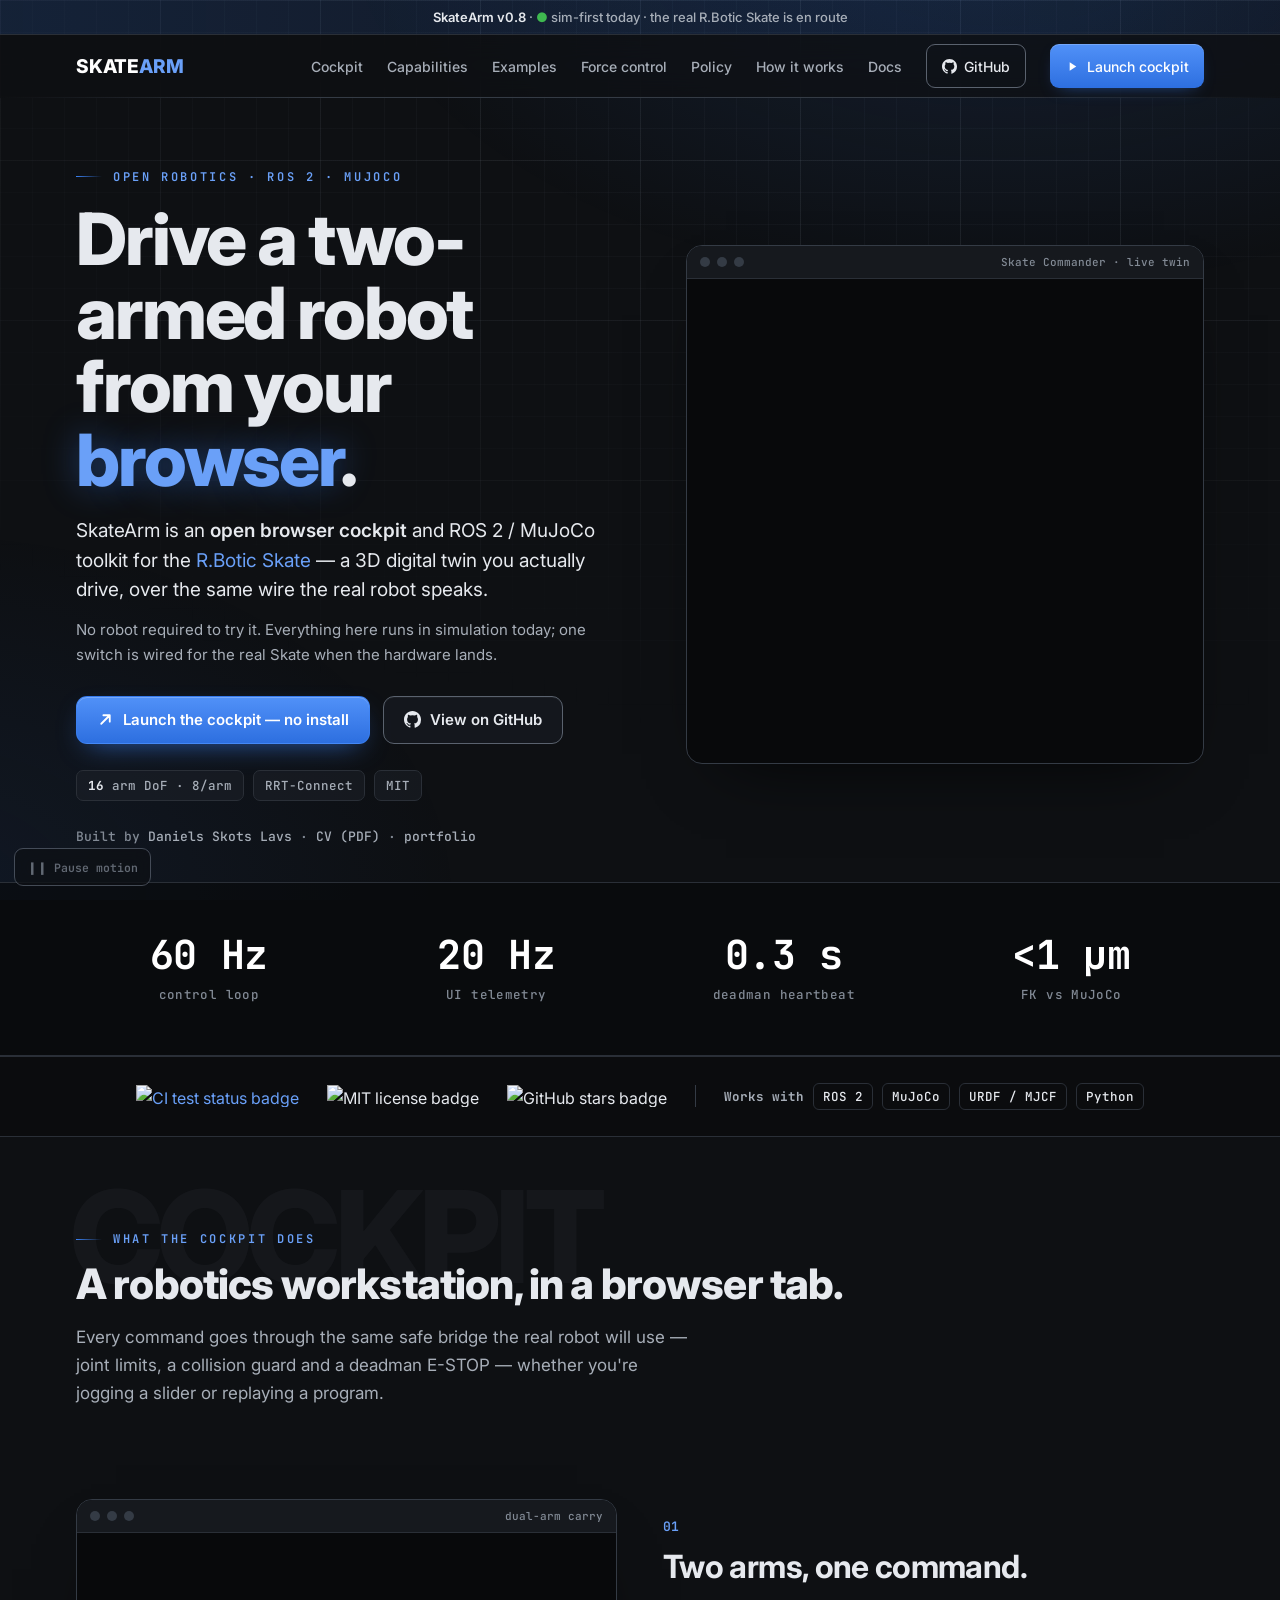
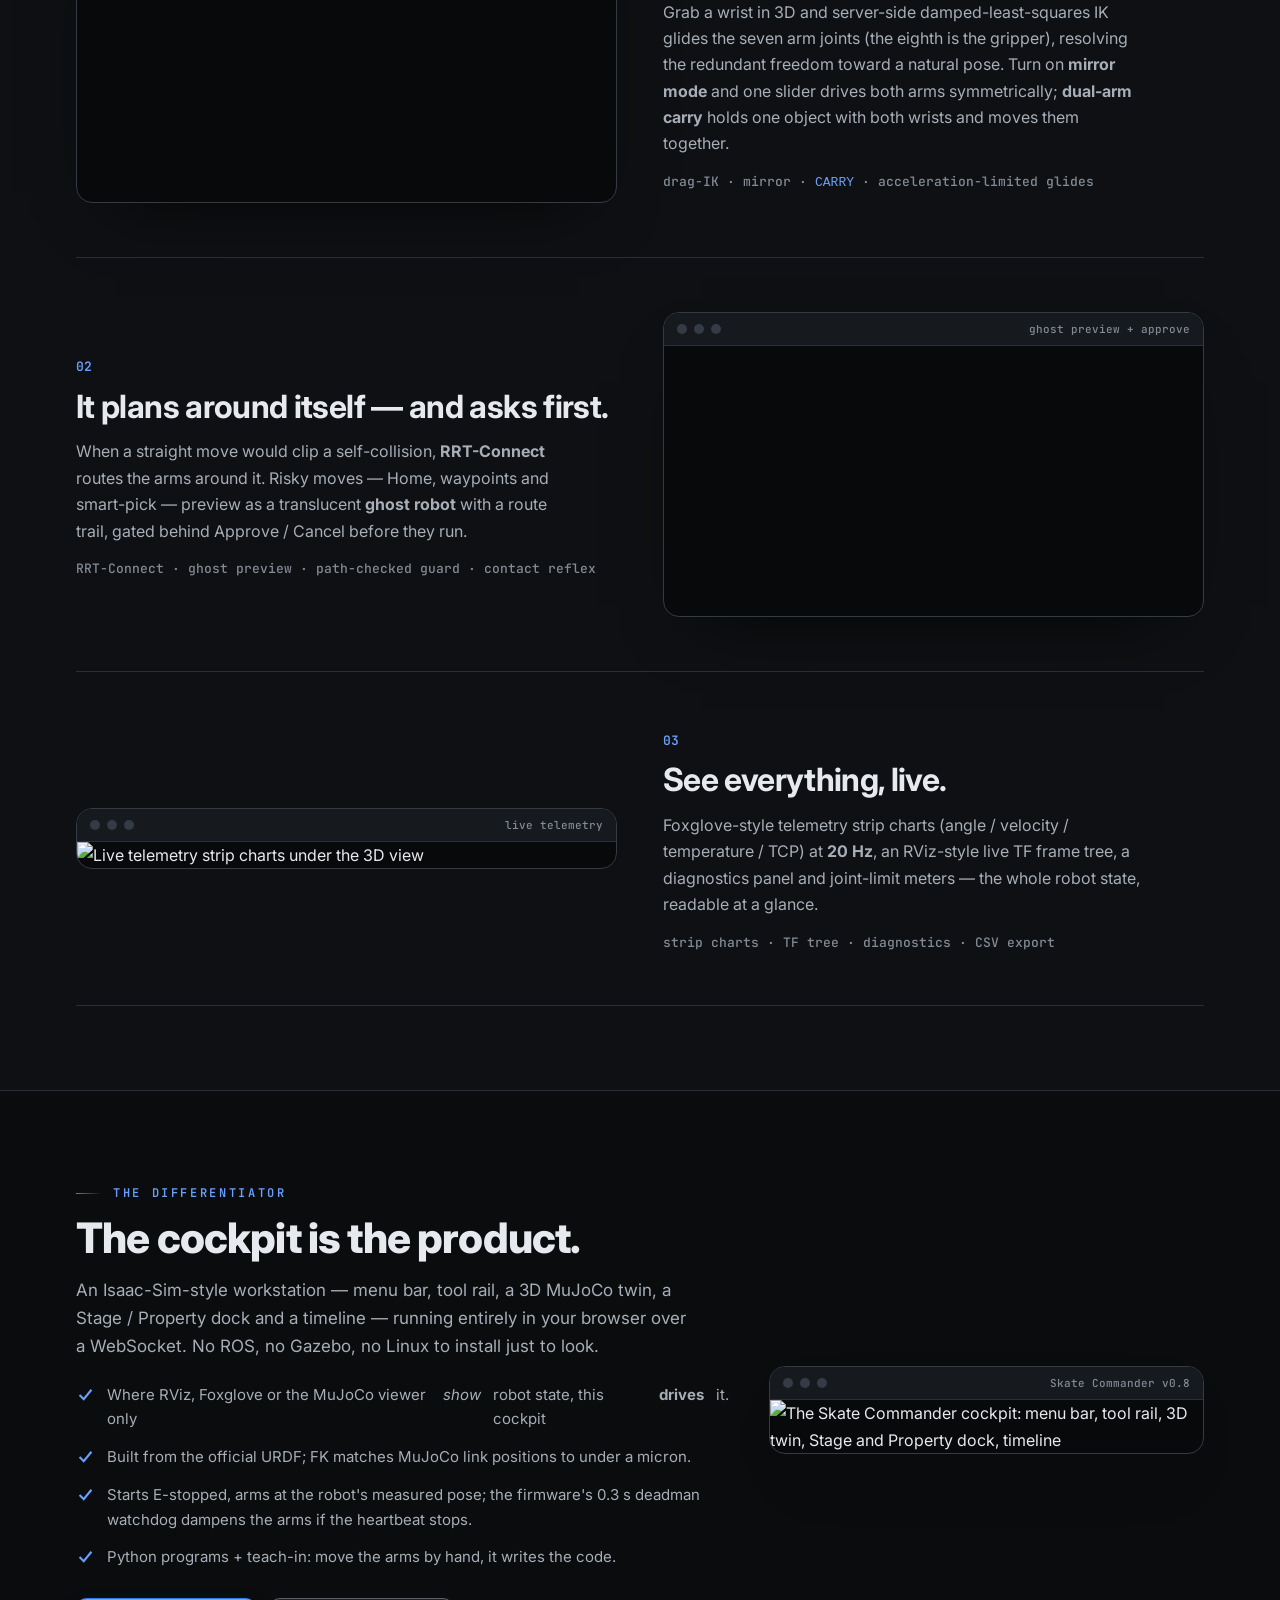
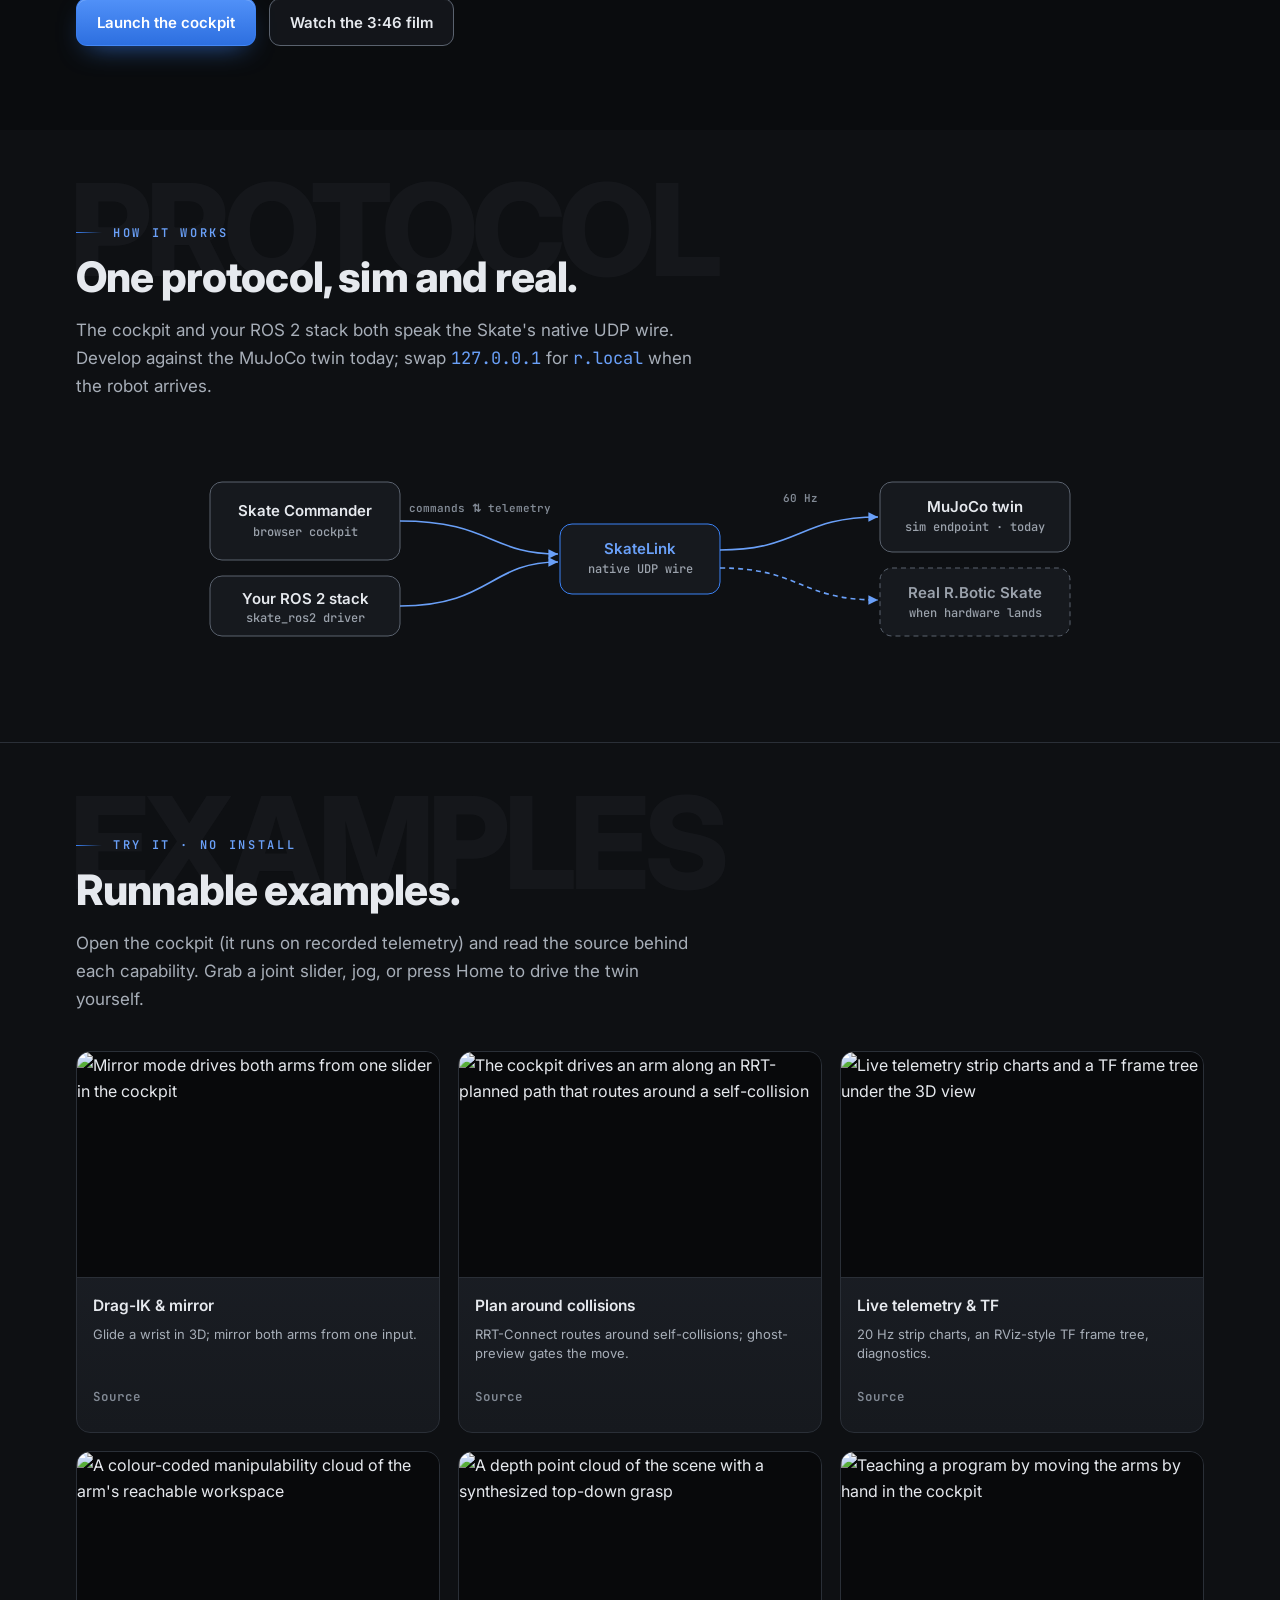
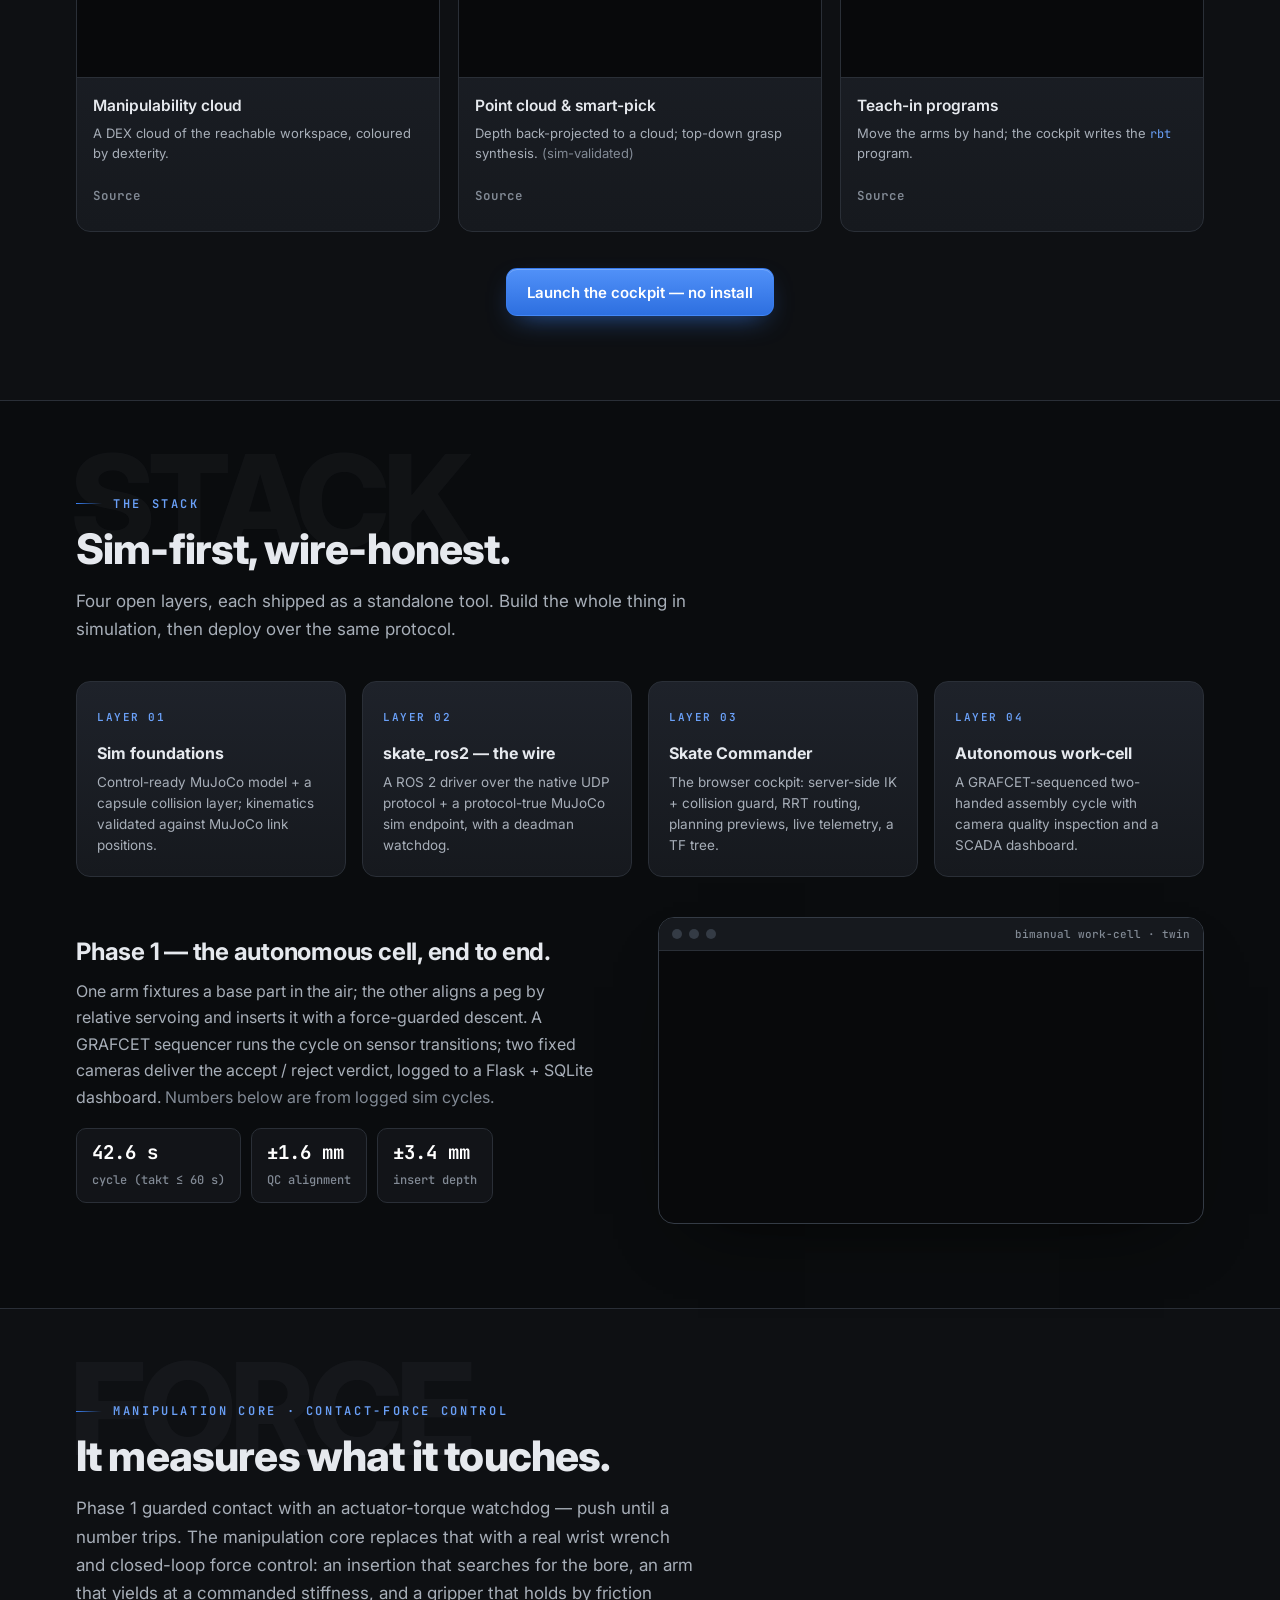
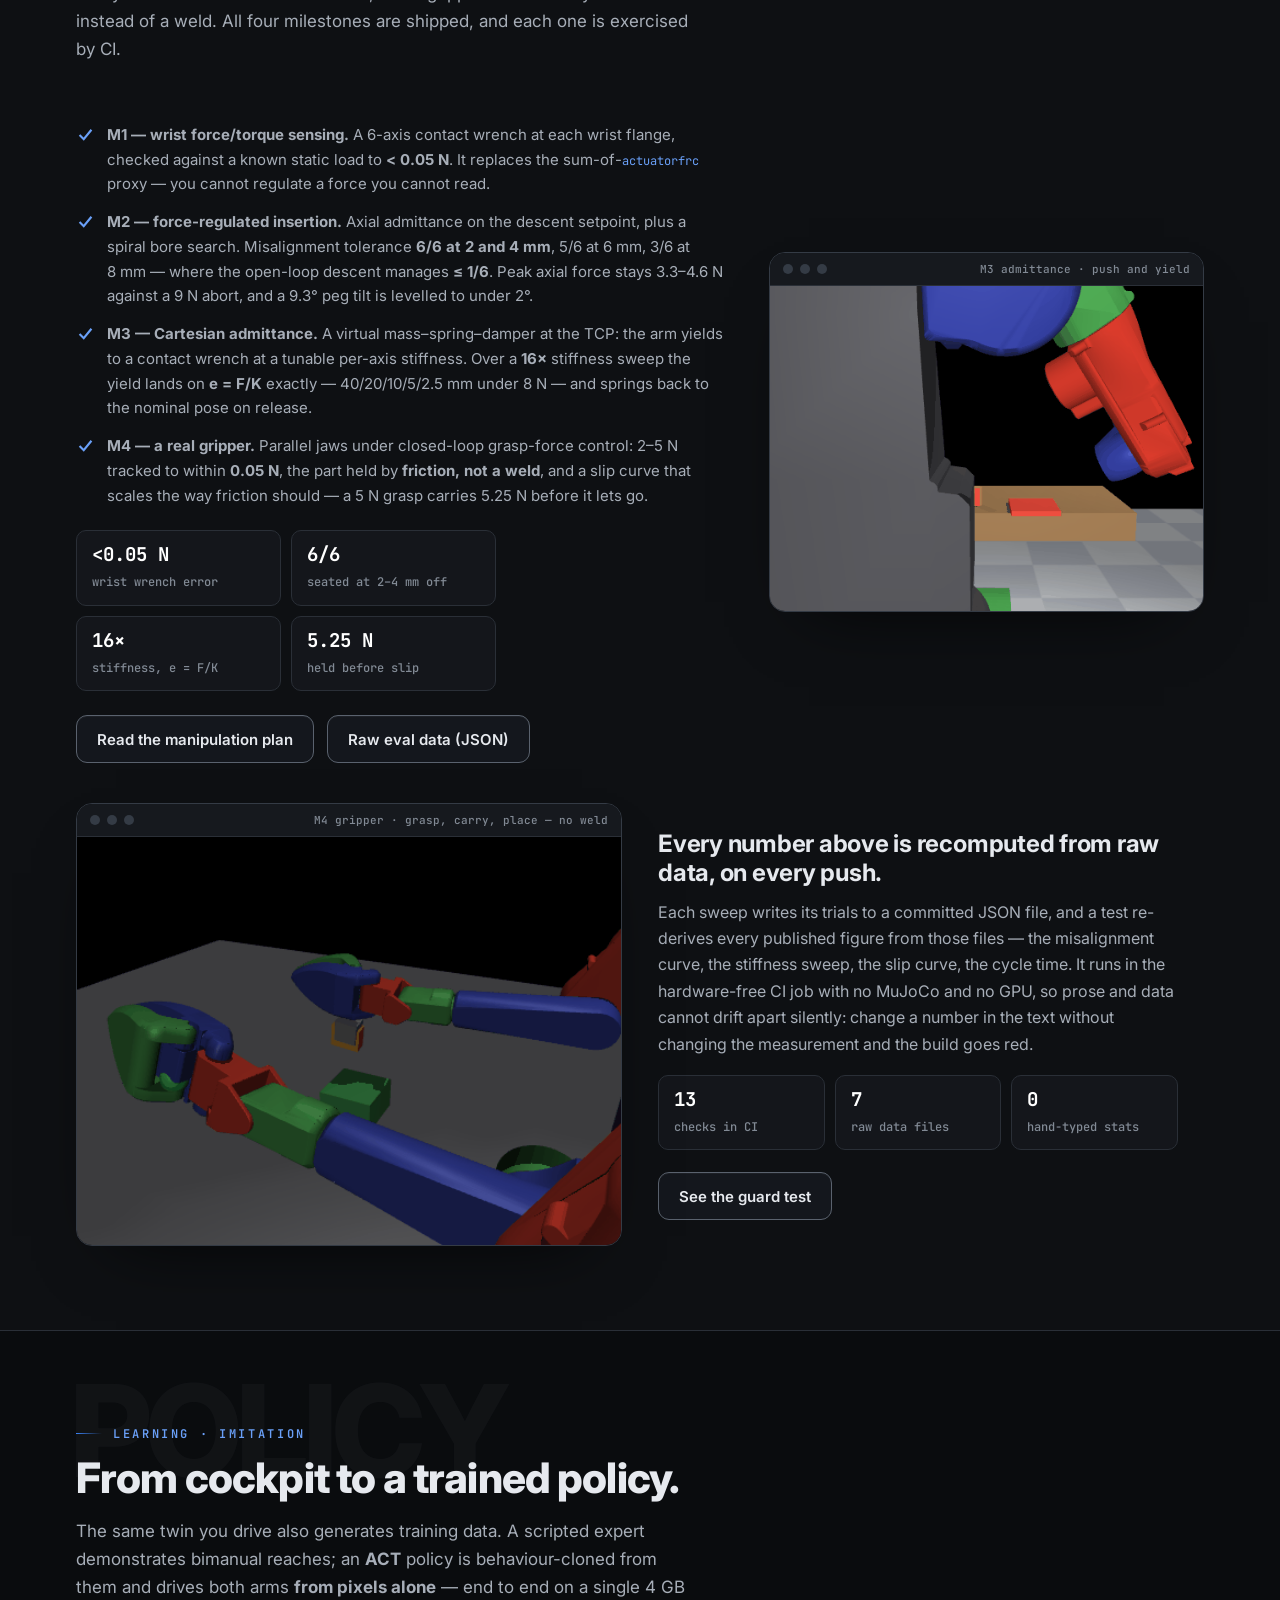
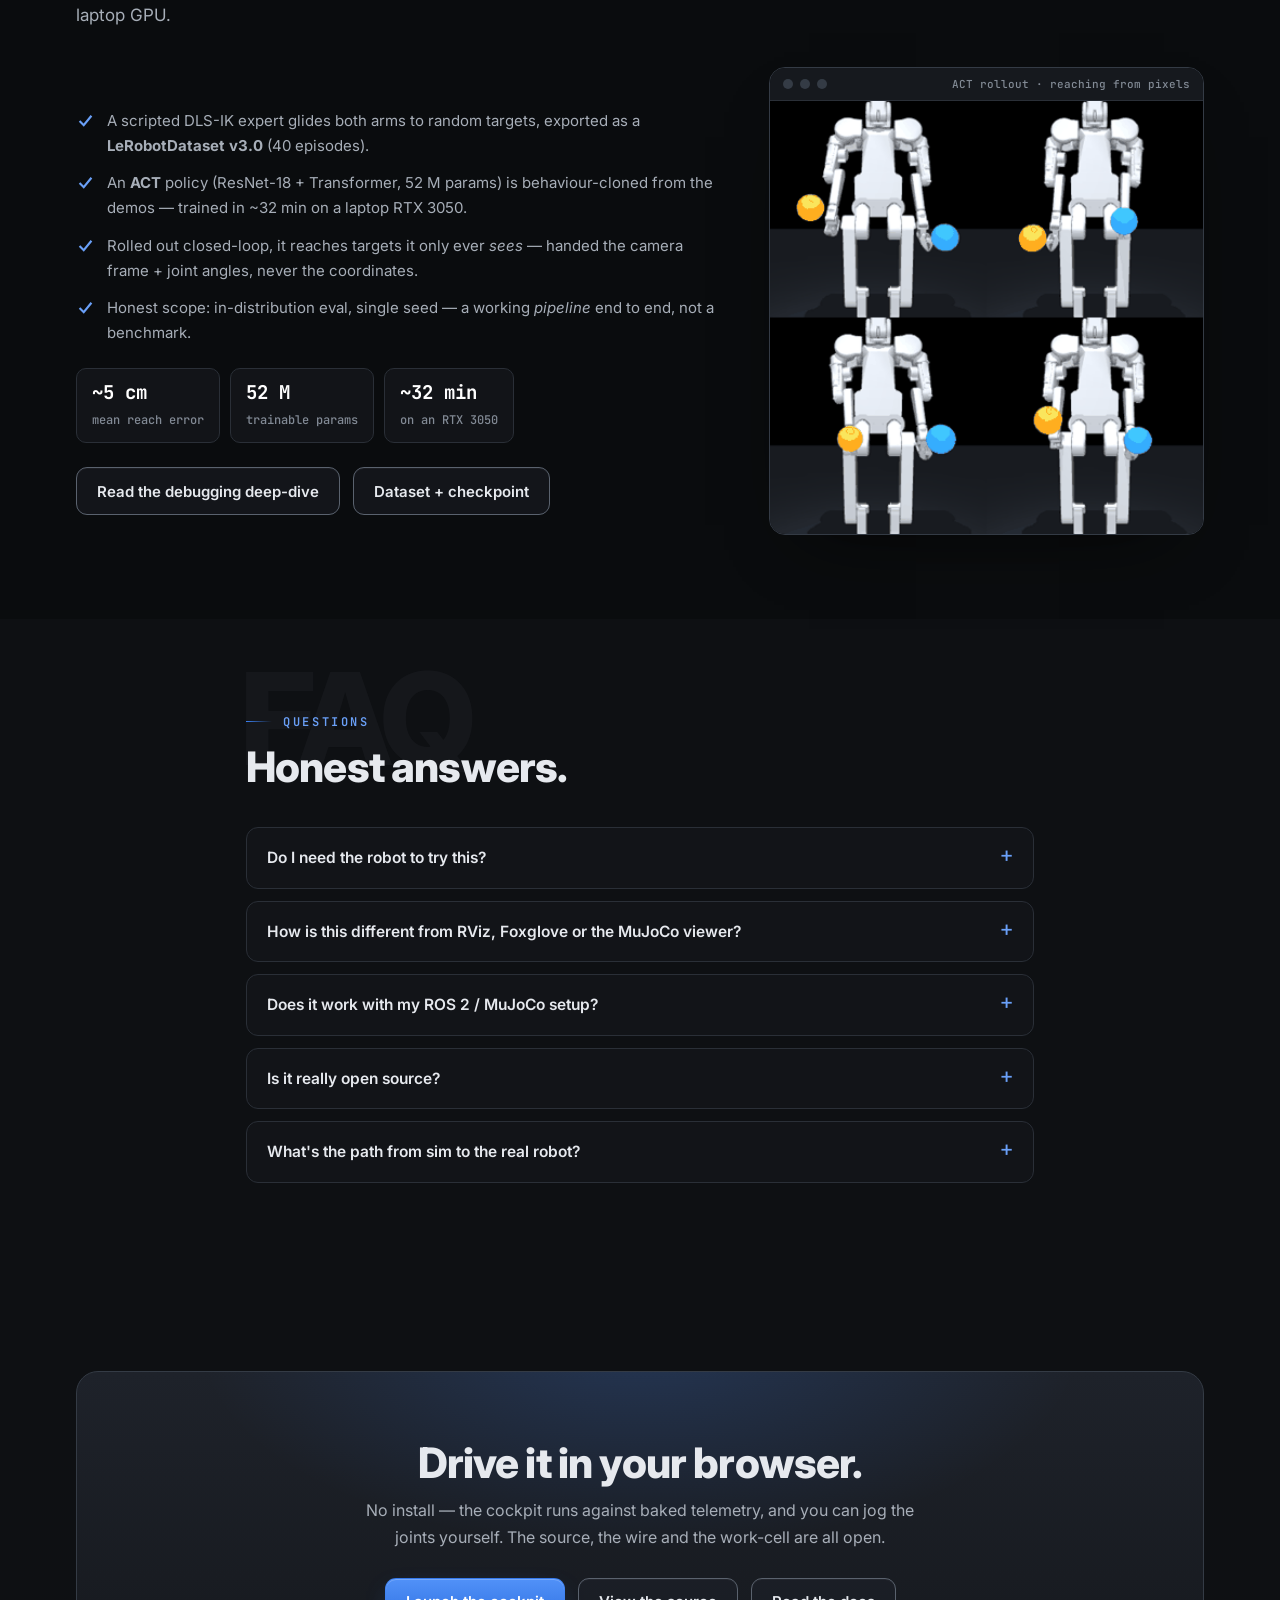
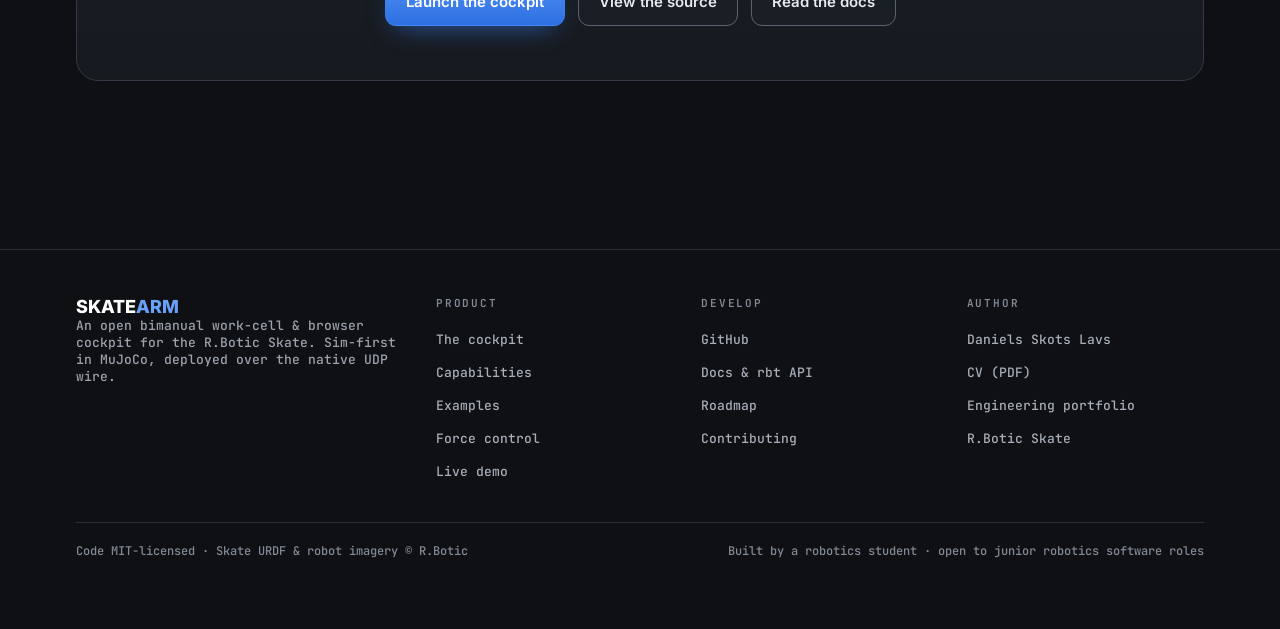
==== commit ec207185: "feat(site): put the manipulation core on the landing page The site still opened on the Phase-1 work " ====
--- a/docs/index.html
+++ b/docs/index.html
@@ -94,6 +94,7 @@
     box-shadow:0 6px 18px -10px rgba(59,130,246,.7),inset 0 1px 0 rgba(255,255,255,.2);}
   .nav-cta.solid:hover{background:linear-gradient(180deg,#5C99FB,var(--accent));color:#fff;}
   .nav-cta svg{width:15px;height:15px;}
+  @media(max-width:1060px){.nav-links a.hidew{display:none;}}
   @media(max-width:860px){.nav-links a.hidem{display:none;}}
 
   /* hero */
@@ -245,6 +246,7 @@
       <a class="hidem" href="#cockpit">Cockpit</a>
       <a class="hidem" href="#capabilities">Capabilities</a>
       <a class="hidem" href="#examples">Examples</a>
+      <a class="hidem hidew" href="#manipulation">Force control</a>
       <a class="hidem" href="#policy">Policy</a>
       <a class="hidem" href="#how">How it works</a>
       <a href="commander.html">Docs</a>
@@ -445,8 +447,8 @@
         <h3 style="font:700 24px var(--sans);letter-spacing:-.01em;">Phase 1 &mdash; the autonomous cell, end to end.</h3>
         <p style="color:var(--fg2);margin-top:12px;max-width:520px;">One arm fixtures a base part in the air; the other aligns a peg by relative servoing and inserts it with a force-guarded descent. A GRAFCET sequencer runs the cycle on sensor transitions; two fixed cameras deliver the accept / reject verdict, logged to a Flask + SQLite dashboard. <span style="color:var(--faint)">Numbers below are from logged sim cycles.</span></p>
         <div class="nums">
-          <div><b>42.4 s</b><span>cycle (takt &le; 60 s)</span></div>
-          <div><b>&plusmn;1.3 mm</b><span>QC alignment</span></div>
+          <div><b>42.6 s</b><span>cycle (takt &le; 60 s)</span></div>
+          <div><b>&plusmn;1.6 mm</b><span>QC alignment</span></div>
           <div><b>&plusmn;3.4 mm</b><span>insert depth</span></div>
         </div>
       </div>
@@ -455,7 +457,60 @@
   </div>
 </section>
 
-<section class="sec" id="policy" style="border-top:1px solid var(--line);">
+<section class="sec" id="manipulation" style="border-top:1px solid var(--line);">
+  <div class="wrap">
+    <div class="shead reveal">
+      <span class="wm" aria-hidden="true">FORCE</span>
+      <span class="eyebrow">Manipulation core &middot; contact-force control</span>
+      <h2>It measures what it touches.</h2>
+      <p class="lead">Phase 1 guarded contact with an actuator-torque watchdog &mdash; push until a number trips. The manipulation core replaces that with a real wrist wrench and closed-loop force control: an insertion that searches for the bore, an arm that yields at a commanded stiffness, and a gripper that holds by friction instead of a weld. All four milestones are shipped, and each one is exercised by CI.</p>
+    </div>
+    <div class="cock reveal">
+      <div>
+        <ul class="pts">
+          <li><svg viewBox="0 0 16 16" fill="none" stroke="currentColor" stroke-width="1.8" aria-hidden="true"><path d="M3 8.5 6.5 12 13 4"/></svg><span><b>M1 &mdash; wrist force/torque sensing.</b> A 6-axis contact wrench at each wrist flange, checked against a known static load to <b>&lt;&nbsp;0.05&nbsp;N</b>. It replaces the sum-of-<code style="font-family:var(--mono);font-size:12px;color:var(--accent-lt)">actuatorfrc</code> proxy &mdash; you cannot regulate a force you cannot read.</span></li>
+          <li><svg viewBox="0 0 16 16" fill="none" stroke="currentColor" stroke-width="1.8" aria-hidden="true"><path d="M3 8.5 6.5 12 13 4"/></svg><span><b>M2 &mdash; force-regulated insertion.</b> Axial admittance on the descent setpoint, plus a spiral bore search. Misalignment tolerance <b>6/6 at 2 and 4&nbsp;mm</b>, 5/6 at 6&nbsp;mm, 3/6 at 8&nbsp;mm &mdash; where the open-loop descent manages <b>&le;&nbsp;1/6</b>. Peak axial force stays 3.3&ndash;4.6&nbsp;N against a 9&nbsp;N abort, and a 9.3&deg; peg tilt is levelled to under 2&deg;.</span></li>
+          <li><svg viewBox="0 0 16 16" fill="none" stroke="currentColor" stroke-width="1.8" aria-hidden="true"><path d="M3 8.5 6.5 12 13 4"/></svg><span><b>M3 &mdash; Cartesian admittance.</b> A virtual mass&ndash;spring&ndash;damper at the TCP: the arm yields to a contact wrench at a tunable per-axis stiffness. Over a <b>16&times;</b> stiffness sweep the yield lands on <b>e&nbsp;=&nbsp;F/K</b> exactly &mdash; 40/20/10/5/2.5&nbsp;mm under 8&nbsp;N &mdash; and springs back to the nominal pose on release.</span></li>
+          <li><svg viewBox="0 0 16 16" fill="none" stroke="currentColor" stroke-width="1.8" aria-hidden="true"><path d="M3 8.5 6.5 12 13 4"/></svg><span><b>M4 &mdash; a real gripper.</b> Parallel jaws under closed-loop grasp-force control: 2&ndash;5&nbsp;N tracked to within <b>0.05&nbsp;N</b>, the part held by <b>friction, not a weld</b>, and a slip curve that scales the way friction should &mdash; a 5&nbsp;N grasp carries 5.25&nbsp;N before it lets go.</span></li>
+        </ul>
+        <div class="nums" style="display:grid;grid-template-columns:repeat(2,minmax(0,1fr));gap:10px;margin-top:22px;max-width:420px;">
+          <div style="border:1px solid var(--line);border-radius:10px;padding:11px 15px;background:rgba(30,34,42,.4);"><b style="display:block;font:700 19px var(--mono);font-variant-numeric:tabular-nums;color:#fff;">&lt;0.05 N</b><span style="font:500 12px var(--mono);color:var(--faint);">wrist wrench error</span></div>
+          <div style="border:1px solid var(--line);border-radius:10px;padding:11px 15px;background:rgba(30,34,42,.4);"><b style="display:block;font:700 19px var(--mono);font-variant-numeric:tabular-nums;color:#fff;">6/6</b><span style="font:500 12px var(--mono);color:var(--faint);">seated at 2&ndash;4 mm off</span></div>
+          <div style="border:1px solid var(--line);border-radius:10px;padding:11px 15px;background:rgba(30,34,42,.4);"><b style="display:block;font:700 19px var(--mono);font-variant-numeric:tabular-nums;color:#fff;">16&times;</b><span style="font:500 12px var(--mono);color:var(--faint);">stiffness, e = F/K</span></div>
+          <div style="border:1px solid var(--line);border-radius:10px;padding:11px 15px;background:rgba(30,34,42,.4);"><b style="display:block;font:700 19px var(--mono);font-variant-numeric:tabular-nums;color:#fff;">5.25 N</b><span style="font:500 12px var(--mono);color:var(--faint);">held before slip</span></div>
+        </div>
+        <div class="ctas" style="margin-top:24px;">
+          <a class="btn ghost" href="https://github.com/dsl-robotics/skatearm/blob/main/docs/MANIPULATION.md" target="_blank" rel="noopener">Read the manipulation plan</a>
+          <a class="btn ghost" href="https://github.com/dsl-robotics/skatearm/tree/main/sim/eval_data" target="_blank" rel="noopener">Raw eval data (JSON)</a>
+        </div>
+      </div>
+      <div class="frame">
+        <div class="bar"><i></i><i></i><i></i><span class="tag">M3 admittance &middot; push and yield</span></div>
+        <img src="img/push_and_yield.gif" loading="lazy" alt="An external push on the wrist makes the arm yield along the pushed axis and spring back to its nominal pose when the force is removed">
+      </div>
+    </div>
+    <div class="cell reveal">
+      <div class="frame">
+        <div class="bar"><i></i><i></i><i></i><span class="tag">M4 gripper &middot; grasp, carry, place &mdash; no weld</span></div>
+        <img src="img/gripper_arm_place.gif" loading="lazy" alt="Parallel jaws on the wrist close on a part, carry it over a bin and open to release it, the part held by friction throughout">
+      </div>
+      <div>
+        <h3 style="font:700 24px var(--sans);letter-spacing:-.01em;">Every number above is recomputed from raw data, on every push.</h3>
+        <p style="color:var(--fg2);margin-top:12px;max-width:520px;">Each sweep writes its trials to a committed JSON file, and a test re-derives every published figure from those files &mdash; the misalignment curve, the stiffness sweep, the slip curve, the cycle time. It runs in the hardware-free CI job with no MuJoCo and no GPU, so prose and data cannot drift apart silently: change a number in the text without changing the measurement and the build goes red.</p>
+        <div class="nums" style="display:grid;grid-template-columns:repeat(3,minmax(0,1fr));gap:10px;margin-top:18px;max-width:520px;">
+          <div><b>13</b><span>checks in CI</span></div>
+          <div><b>7</b><span>raw data files</span></div>
+          <div><b>0</b><span>hand-typed stats</span></div>
+        </div>
+        <div class="ctas" style="margin-top:22px;">
+          <a class="btn ghost" href="https://github.com/dsl-robotics/skatearm/blob/main/sim/test_manipulation_numbers.py" target="_blank" rel="noopener">See the guard test</a>
+        </div>
+      </div>
+    </div>
+  </div>
+</section>
+
+<section class="sec" id="policy" style="border-top:1px solid var(--line);background:rgba(8,9,11,.45);">
   <div class="wrap">
     <div class="shead reveal">
       <span class="wm" aria-hidden="true">POLICY</span>
@@ -532,6 +587,7 @@
         <a href="#cockpit">The cockpit</a>
         <a href="#capabilities">Capabilities</a>
         <a href="#examples">Examples</a>
+        <a href="#manipulation">Force control</a>
         <a href="https://raw.githack.com/dsl-robotics/skatearm/main/tools/skate_commander/preview.html" target="_blank" rel="noopener">Live demo</a>
       </div>
       <div>
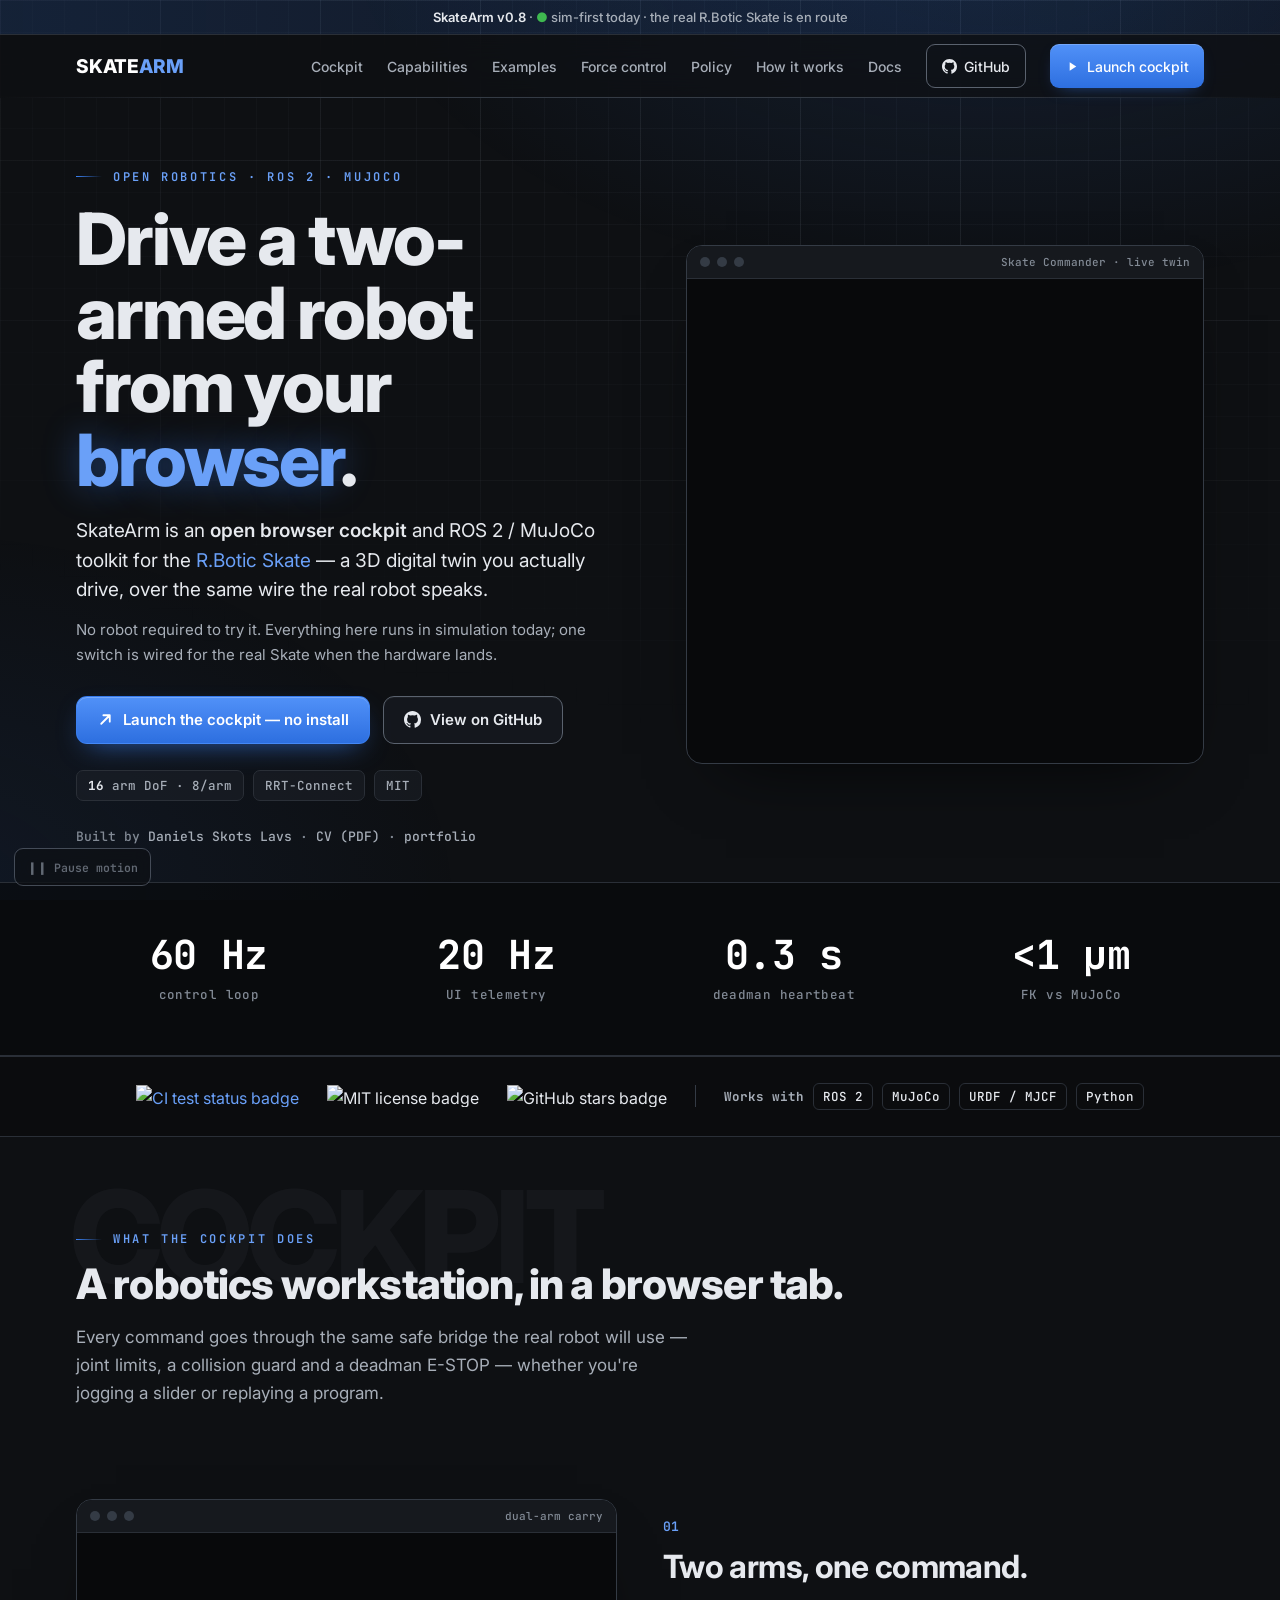
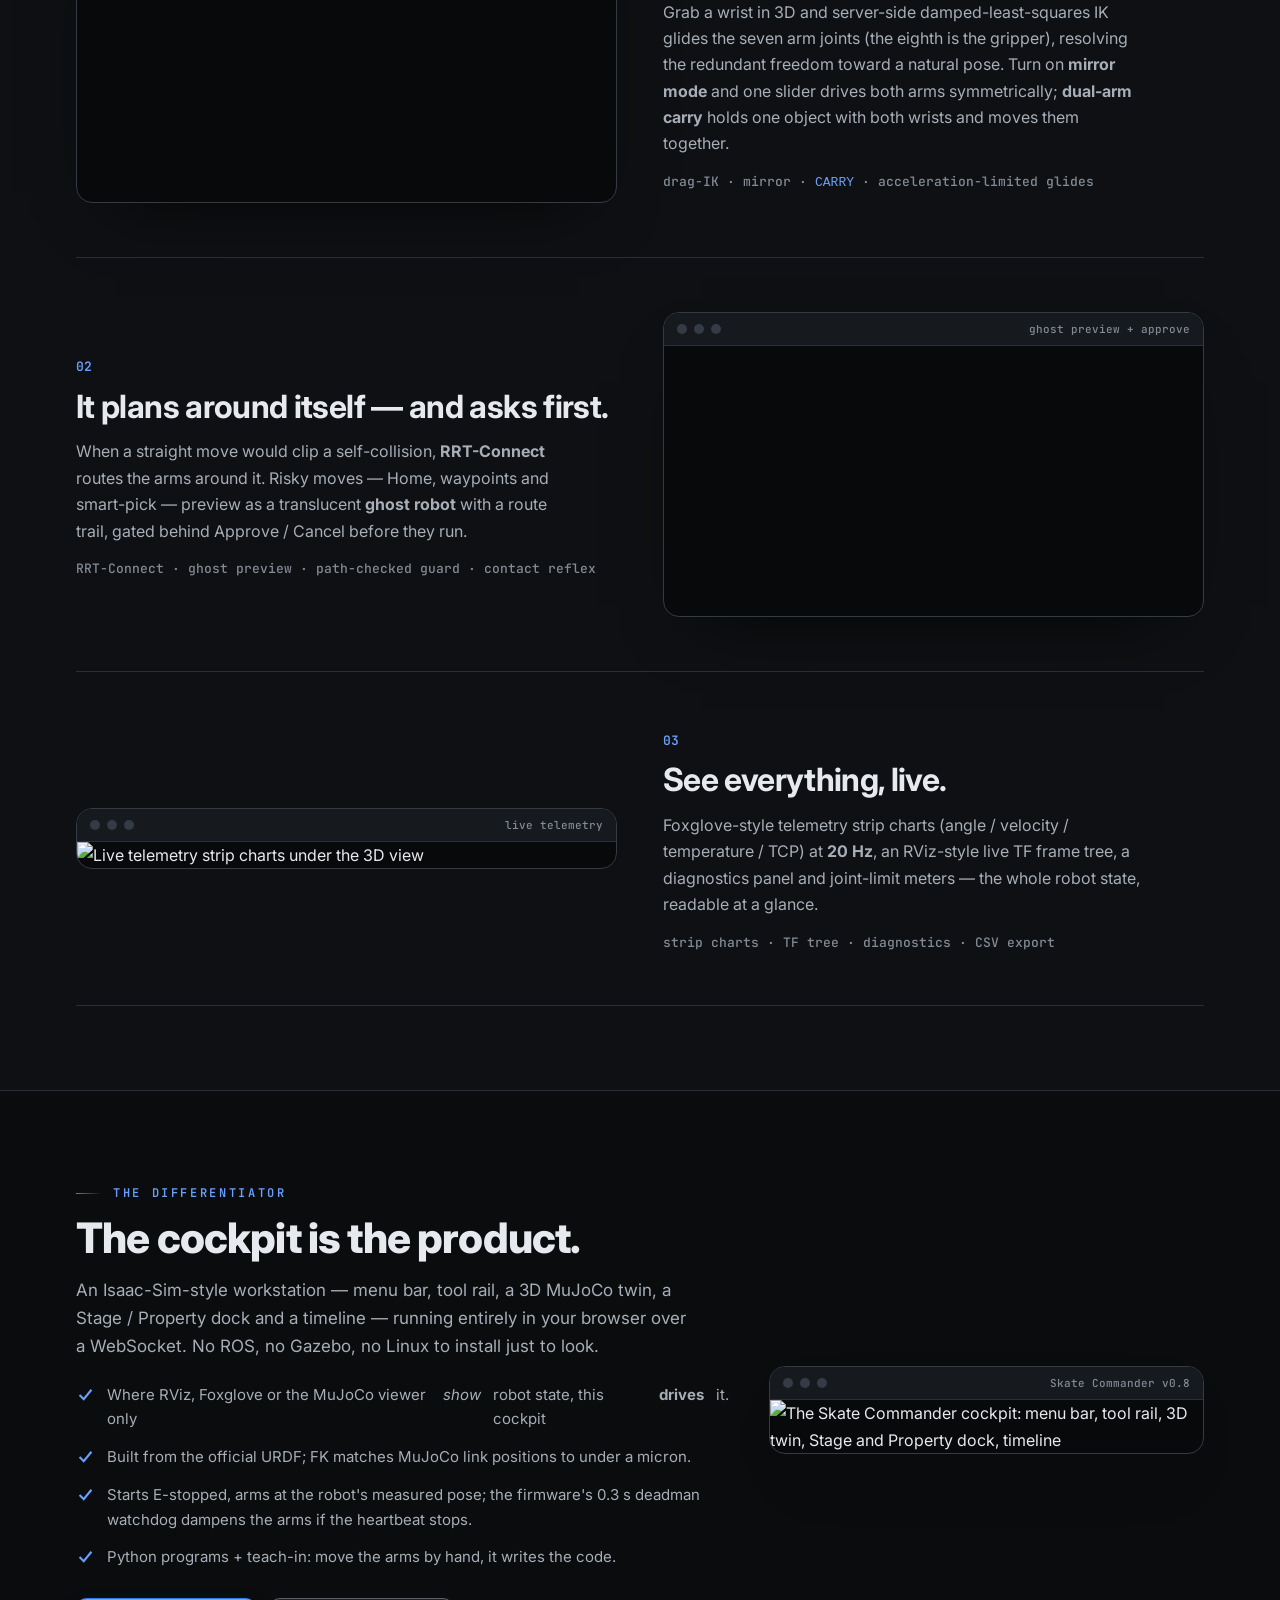
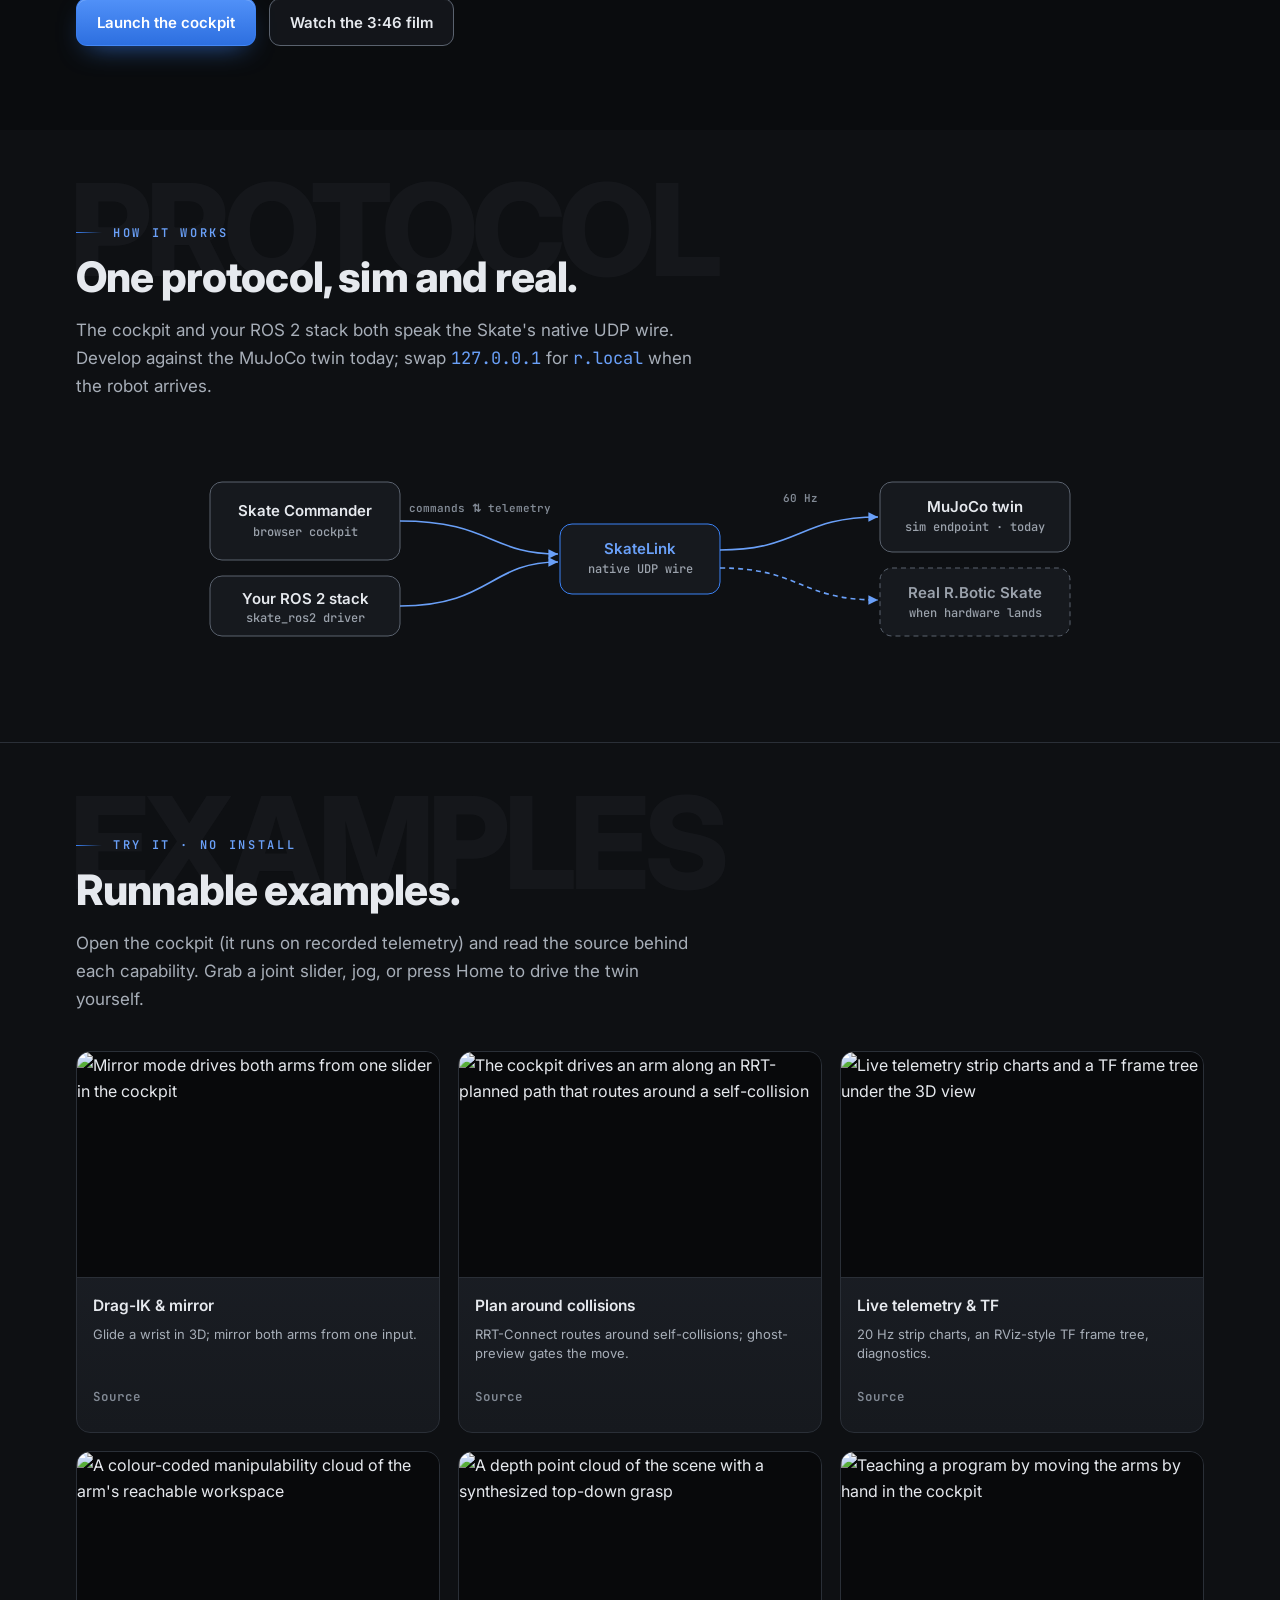
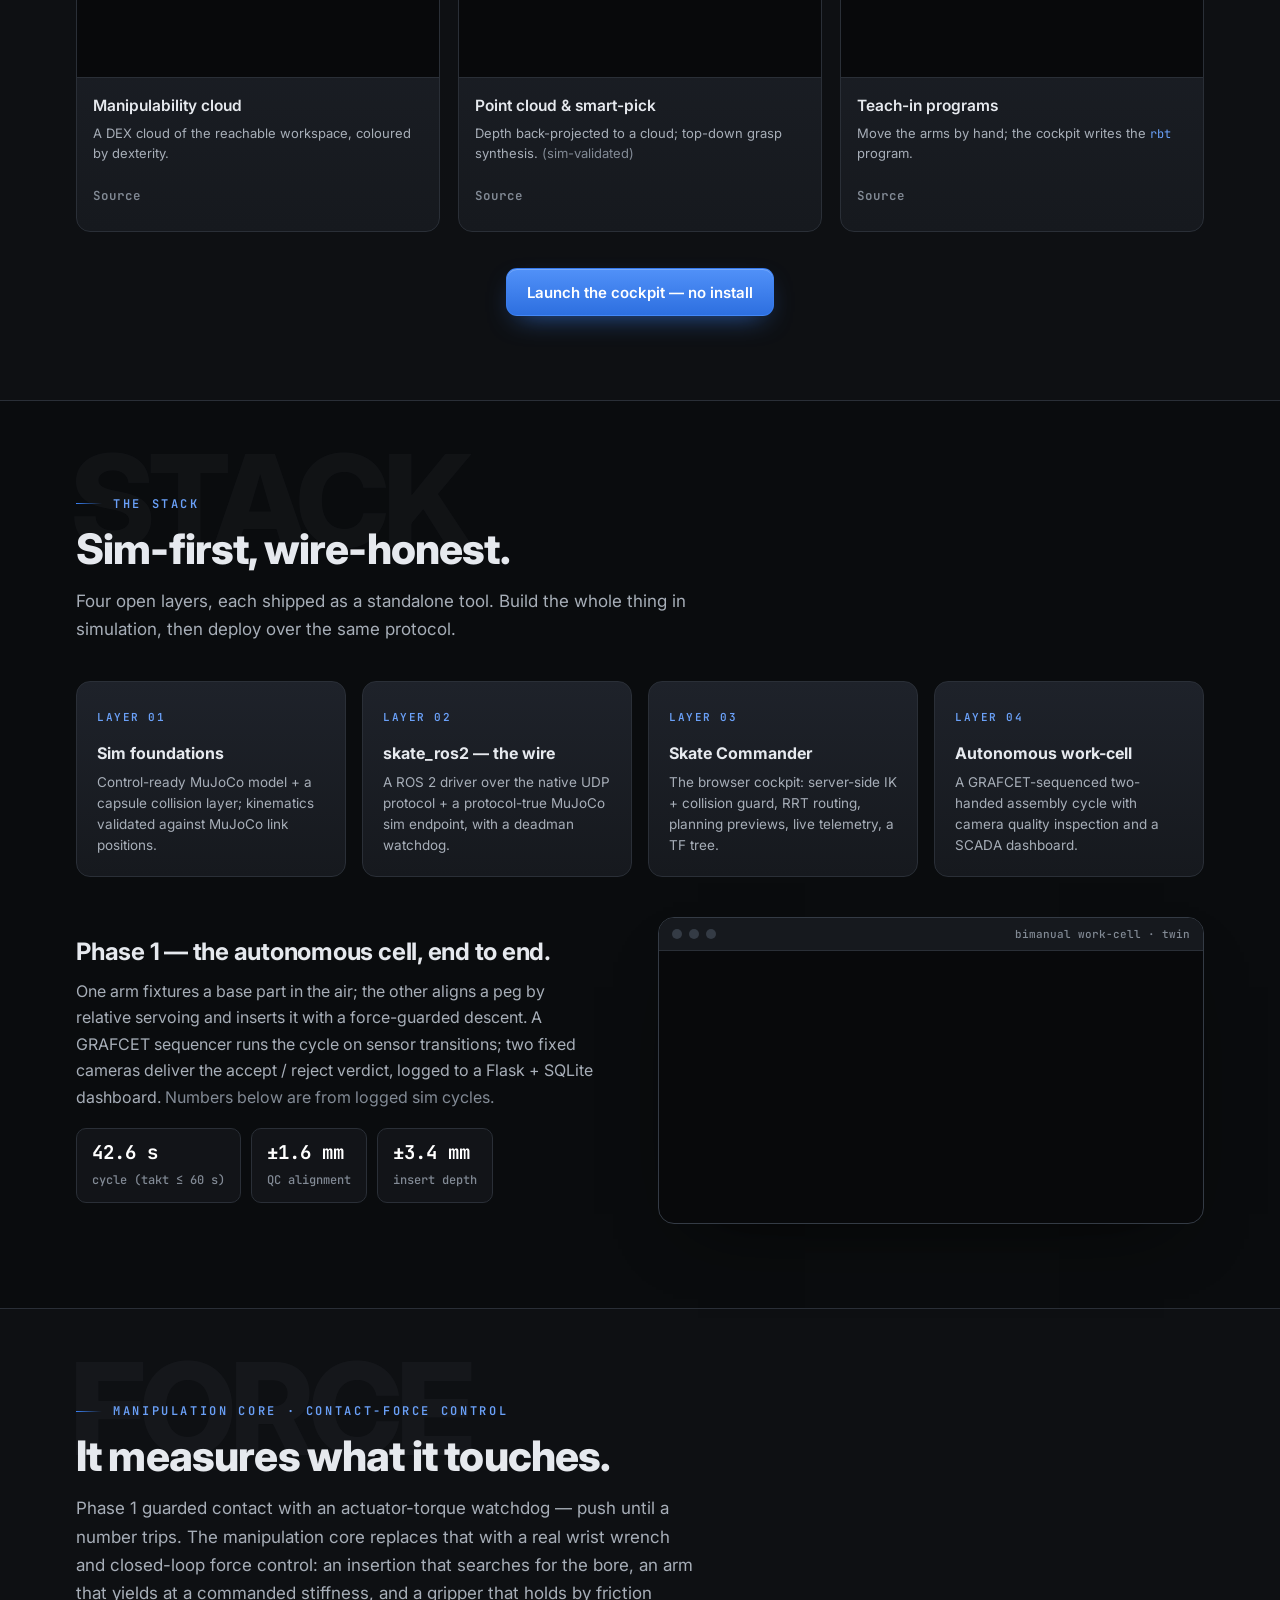
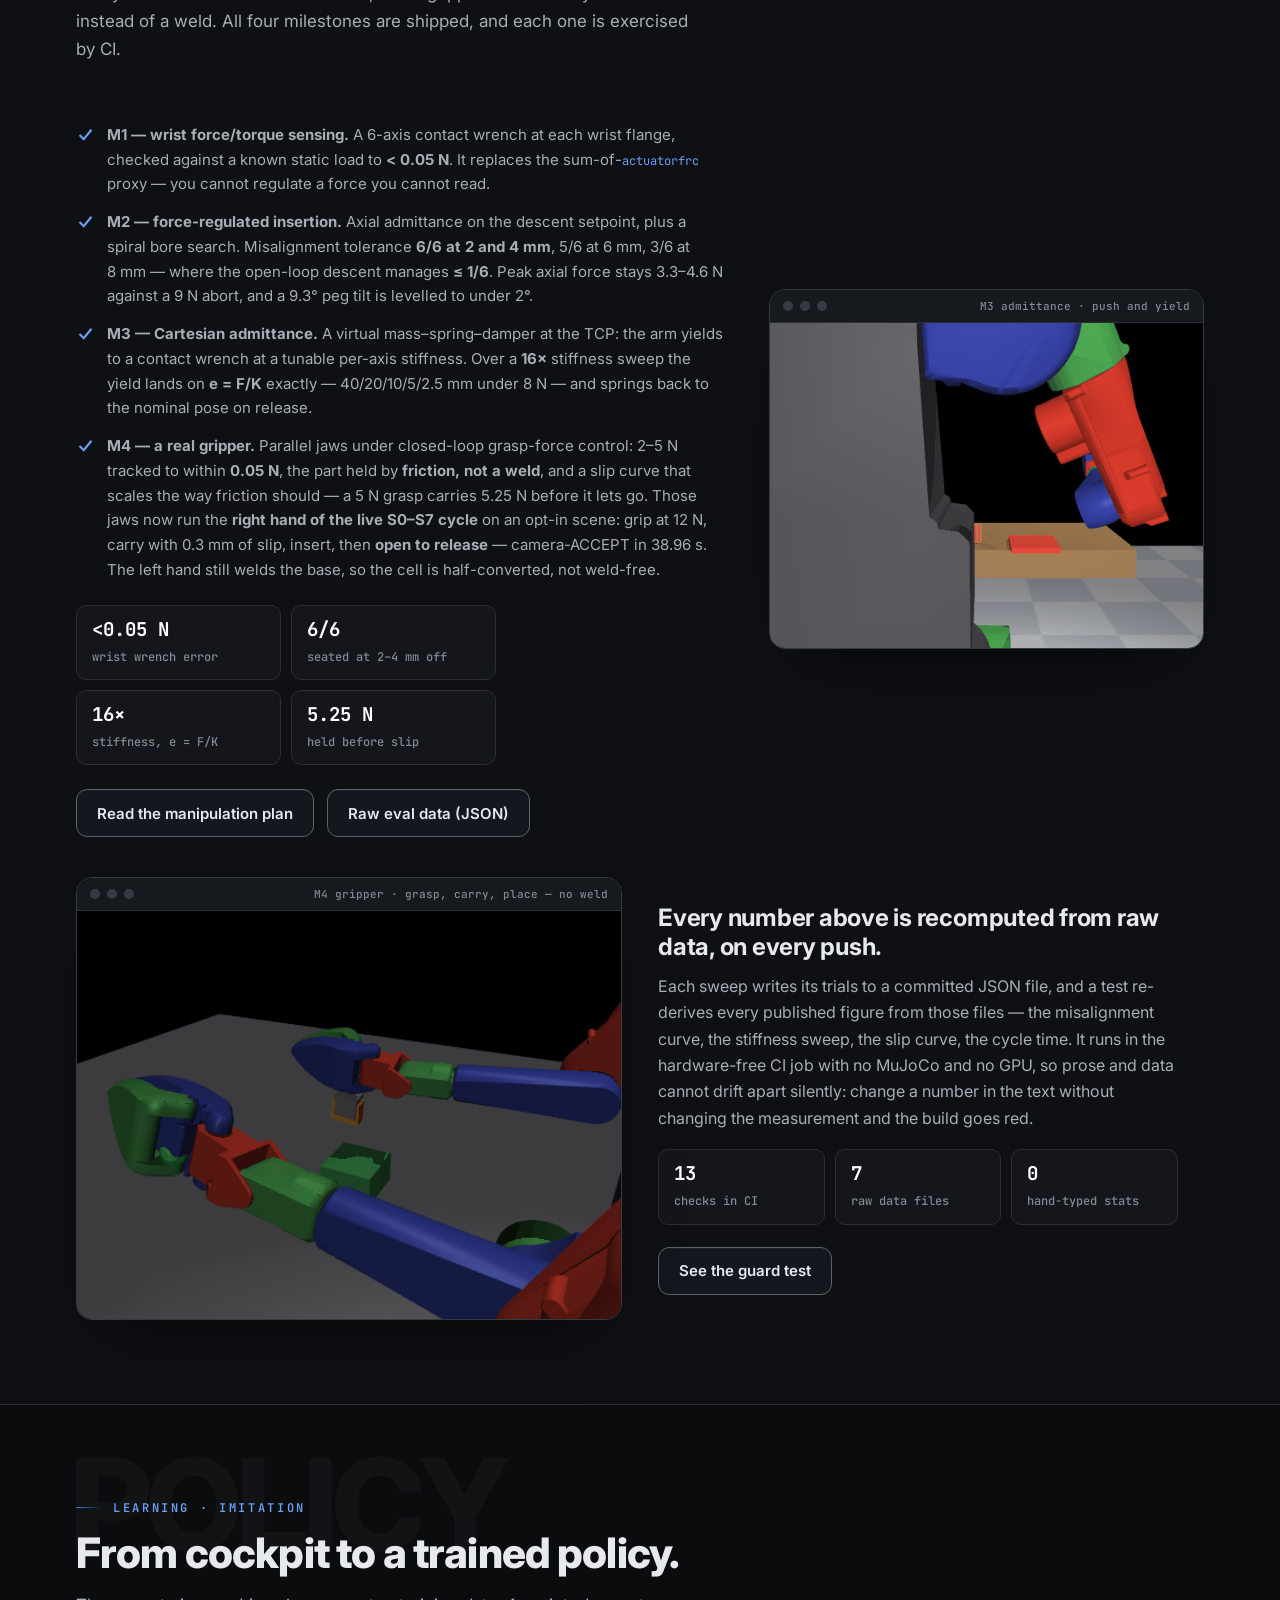
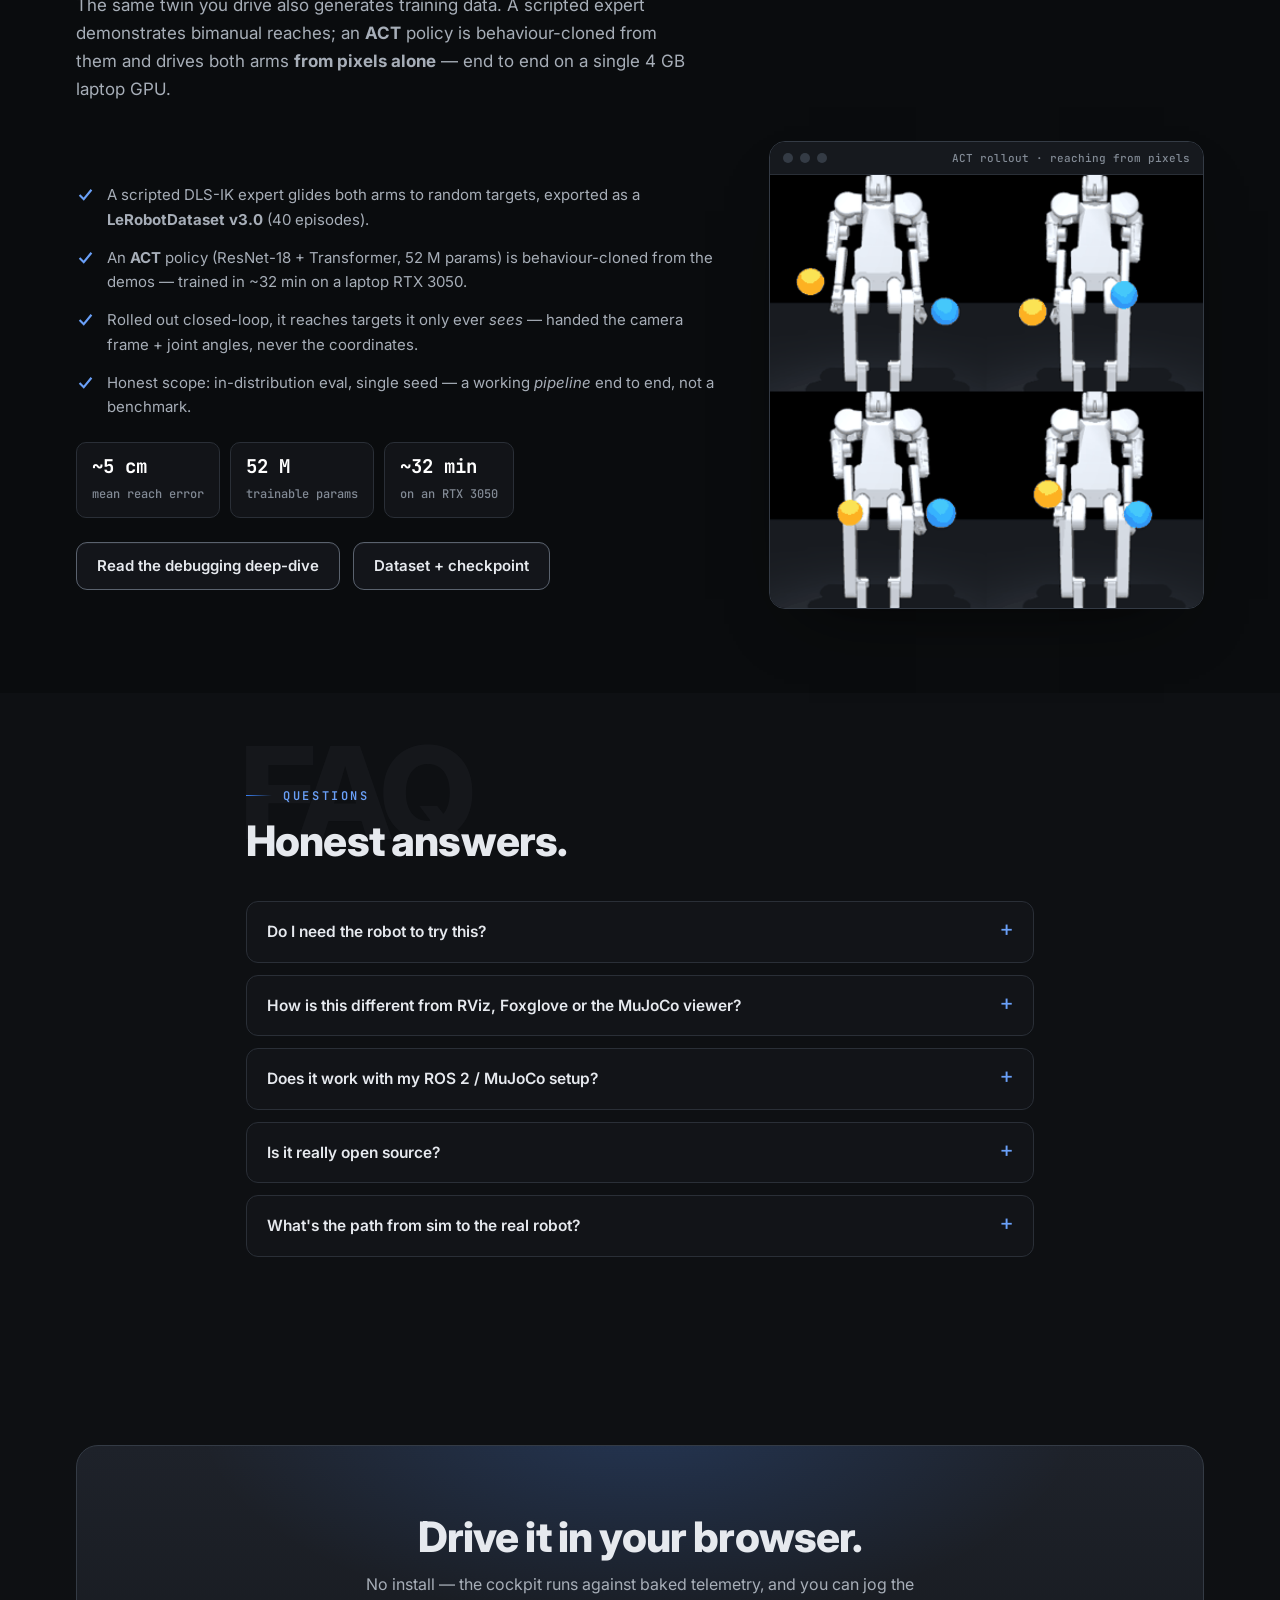
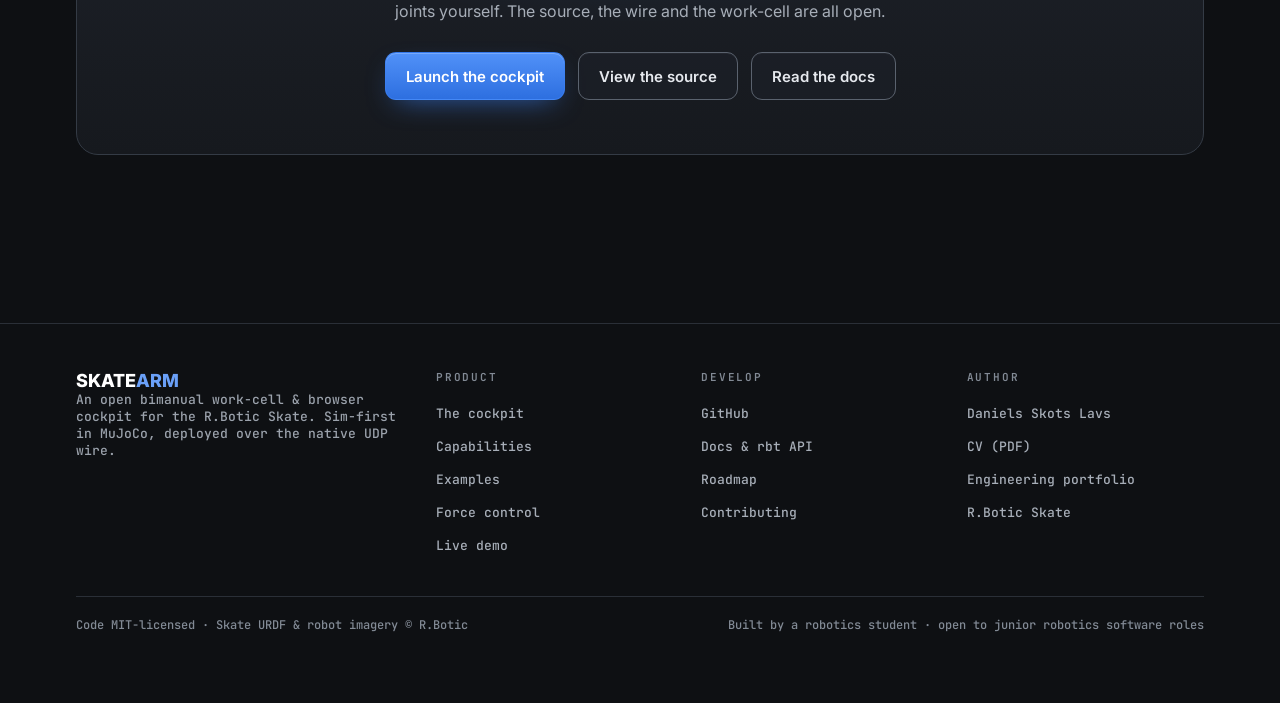
==== commit 48f07013: "docs: say which hand the gripper actually converts Eight files still described wiring the gripper in" ====
--- a/docs/index.html
+++ b/docs/index.html
@@ -471,7 +471,7 @@
           <li><svg viewBox="0 0 16 16" fill="none" stroke="currentColor" stroke-width="1.8" aria-hidden="true"><path d="M3 8.5 6.5 12 13 4"/></svg><span><b>M1 &mdash; wrist force/torque sensing.</b> A 6-axis contact wrench at each wrist flange, checked against a known static load to <b>&lt;&nbsp;0.05&nbsp;N</b>. It replaces the sum-of-<code style="font-family:var(--mono);font-size:12px;color:var(--accent-lt)">actuatorfrc</code> proxy &mdash; you cannot regulate a force you cannot read.</span></li>
           <li><svg viewBox="0 0 16 16" fill="none" stroke="currentColor" stroke-width="1.8" aria-hidden="true"><path d="M3 8.5 6.5 12 13 4"/></svg><span><b>M2 &mdash; force-regulated insertion.</b> Axial admittance on the descent setpoint, plus a spiral bore search. Misalignment tolerance <b>6/6 at 2 and 4&nbsp;mm</b>, 5/6 at 6&nbsp;mm, 3/6 at 8&nbsp;mm &mdash; where the open-loop descent manages <b>&le;&nbsp;1/6</b>. Peak axial force stays 3.3&ndash;4.6&nbsp;N against a 9&nbsp;N abort, and a 9.3&deg; peg tilt is levelled to under 2&deg;.</span></li>
           <li><svg viewBox="0 0 16 16" fill="none" stroke="currentColor" stroke-width="1.8" aria-hidden="true"><path d="M3 8.5 6.5 12 13 4"/></svg><span><b>M3 &mdash; Cartesian admittance.</b> A virtual mass&ndash;spring&ndash;damper at the TCP: the arm yields to a contact wrench at a tunable per-axis stiffness. Over a <b>16&times;</b> stiffness sweep the yield lands on <b>e&nbsp;=&nbsp;F/K</b> exactly &mdash; 40/20/10/5/2.5&nbsp;mm under 8&nbsp;N &mdash; and springs back to the nominal pose on release.</span></li>
-          <li><svg viewBox="0 0 16 16" fill="none" stroke="currentColor" stroke-width="1.8" aria-hidden="true"><path d="M3 8.5 6.5 12 13 4"/></svg><span><b>M4 &mdash; a real gripper.</b> Parallel jaws under closed-loop grasp-force control: 2&ndash;5&nbsp;N tracked to within <b>0.05&nbsp;N</b>, the part held by <b>friction, not a weld</b>, and a slip curve that scales the way friction should &mdash; a 5&nbsp;N grasp carries 5.25&nbsp;N before it lets go.</span></li>
+          <li><svg viewBox="0 0 16 16" fill="none" stroke="currentColor" stroke-width="1.8" aria-hidden="true"><path d="M3 8.5 6.5 12 13 4"/></svg><span><b>M4 &mdash; a real gripper.</b> Parallel jaws under closed-loop grasp-force control: 2&ndash;5&nbsp;N tracked to within <b>0.05&nbsp;N</b>, the part held by <b>friction, not a weld</b>, and a slip curve that scales the way friction should &mdash; a 5&nbsp;N grasp carries 5.25&nbsp;N before it lets go. Those jaws now run the <b>right hand of the live S0&ndash;S7 cycle</b> on an opt-in scene: grip at 12&nbsp;N, carry with 0.3&nbsp;mm of slip, insert, then <b>open to release</b> &mdash; camera-ACCEPT in 38.96&nbsp;s. The left hand still welds the base, so the cell is half-converted, not weld-free.</span></li>
         </ul>
         <div class="nums" style="display:grid;grid-template-columns:repeat(2,minmax(0,1fr));gap:10px;margin-top:22px;max-width:420px;">
           <div style="border:1px solid var(--line);border-radius:10px;padding:11px 15px;background:rgba(30,34,42,.4);"><b style="display:block;font:700 19px var(--mono);font-variant-numeric:tabular-nums;color:#fff;">&lt;0.05 N</b><span style="font:500 12px var(--mono);color:var(--faint);">wrist wrench error</span></div>
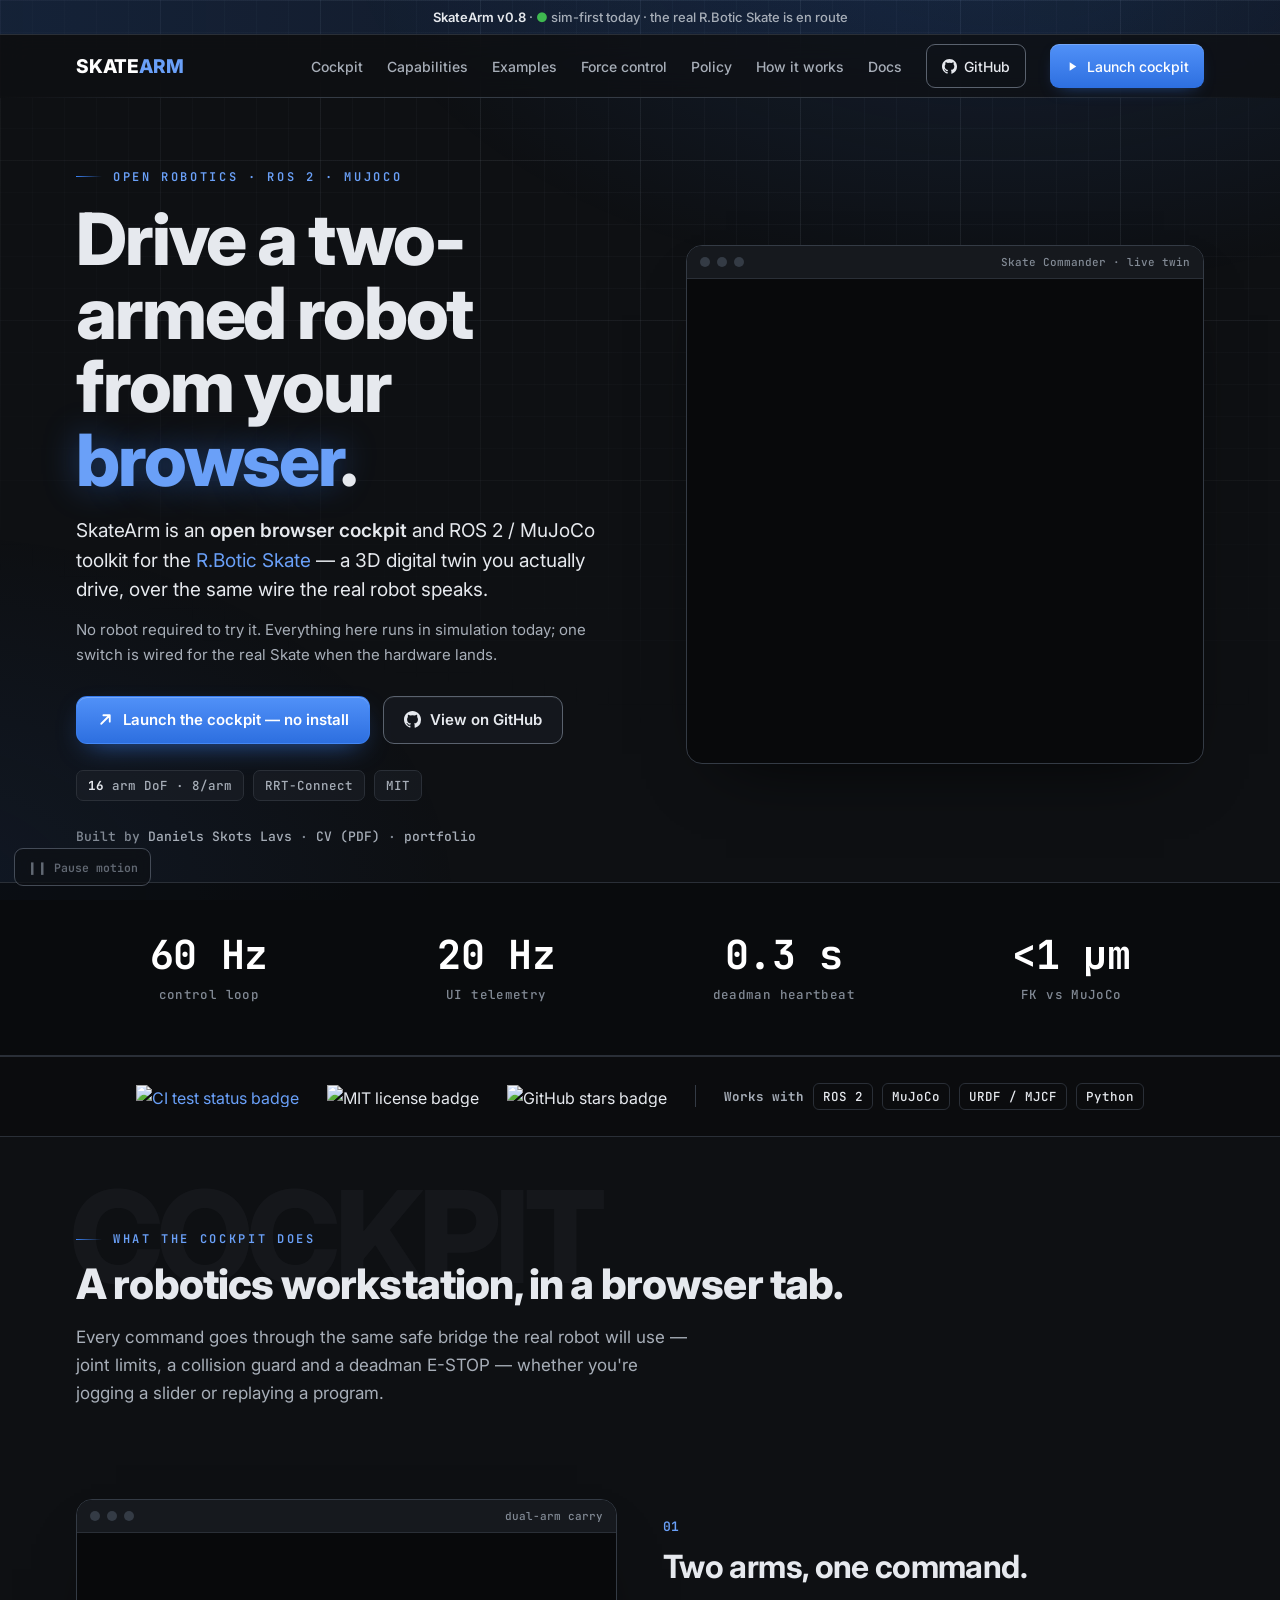
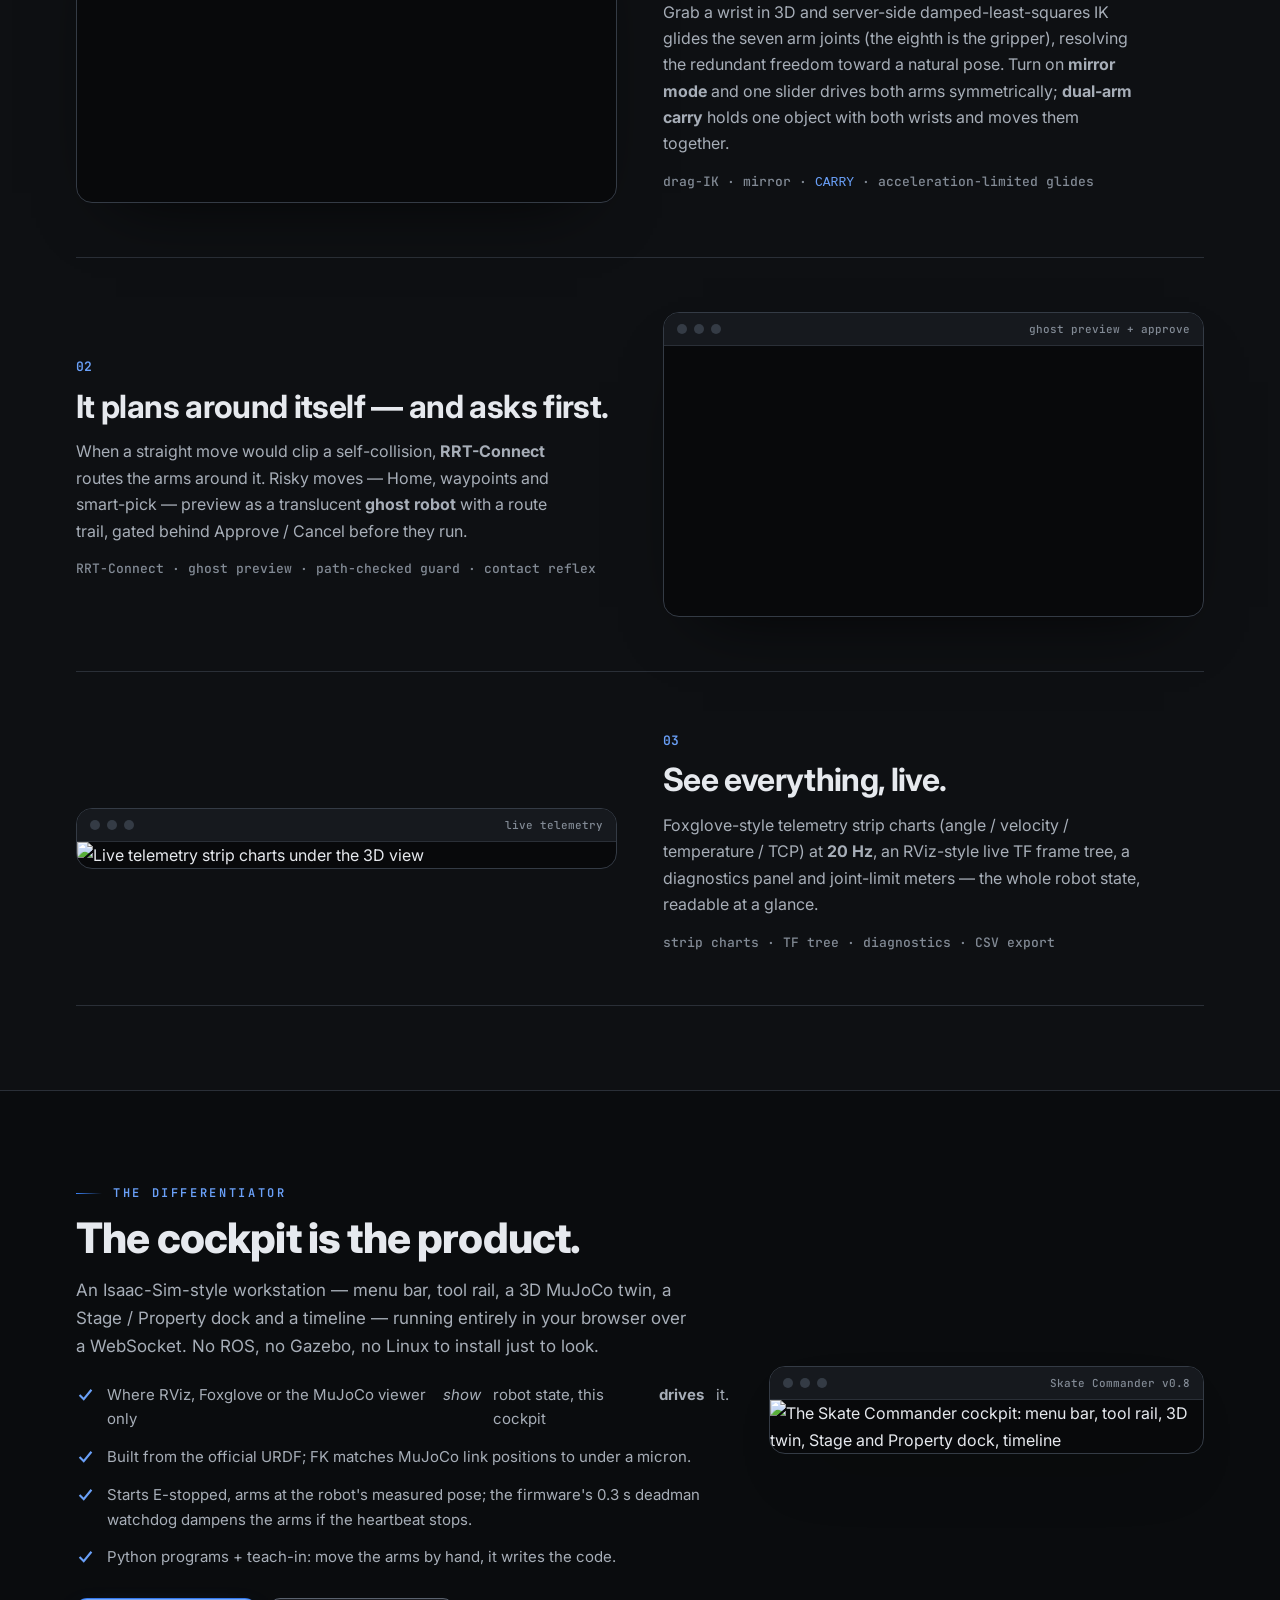
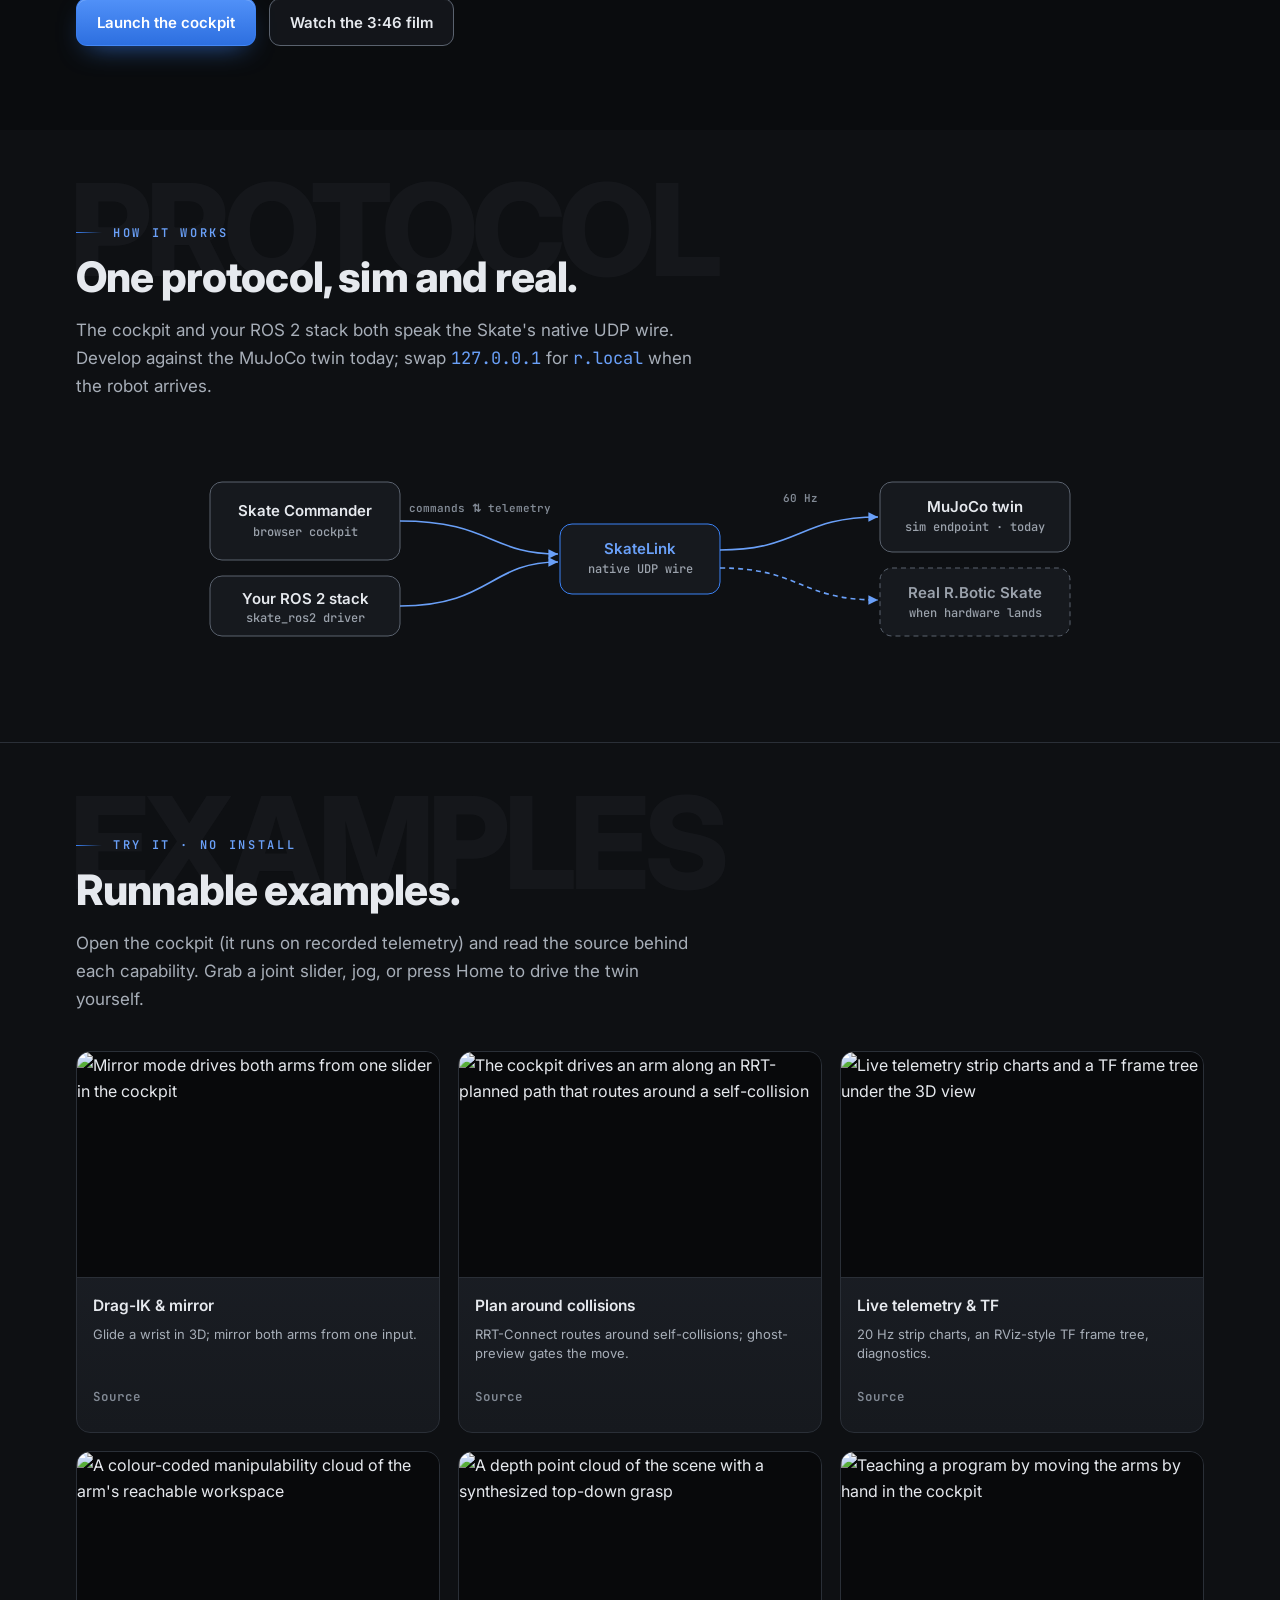
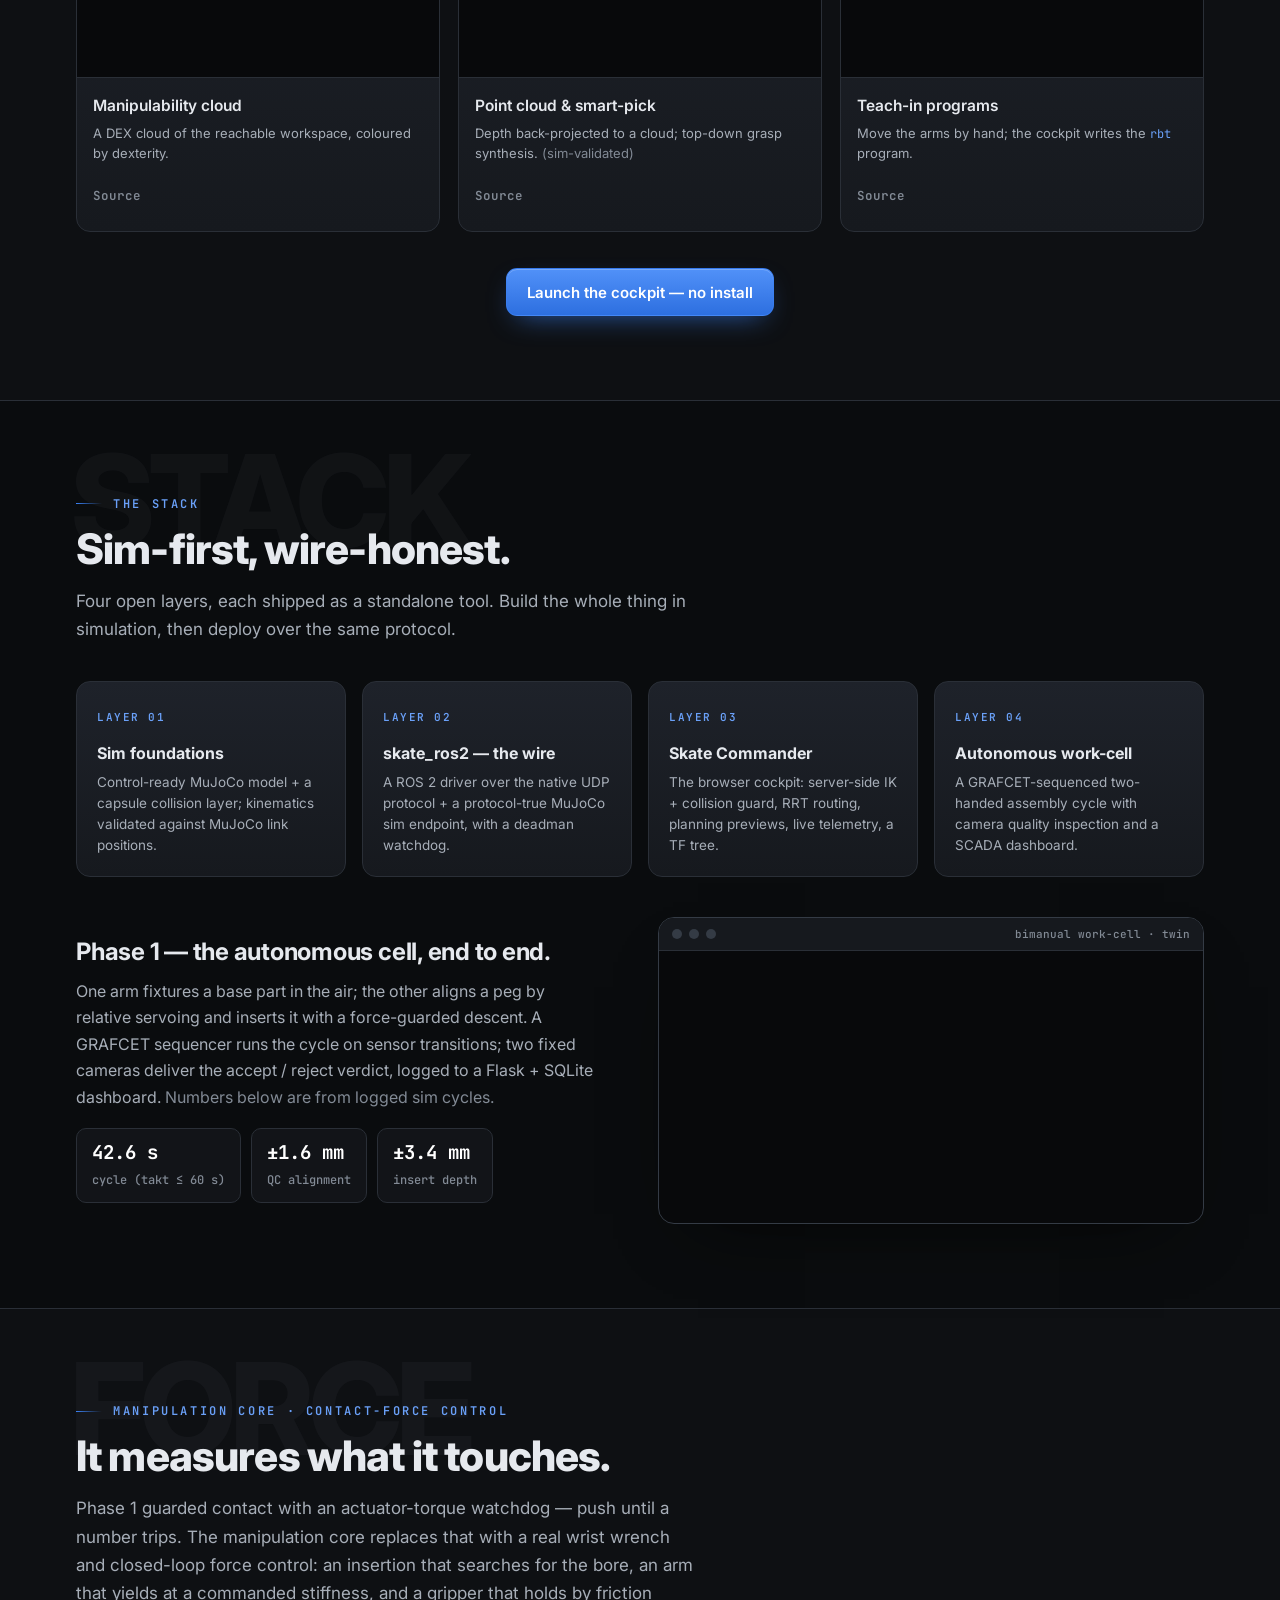
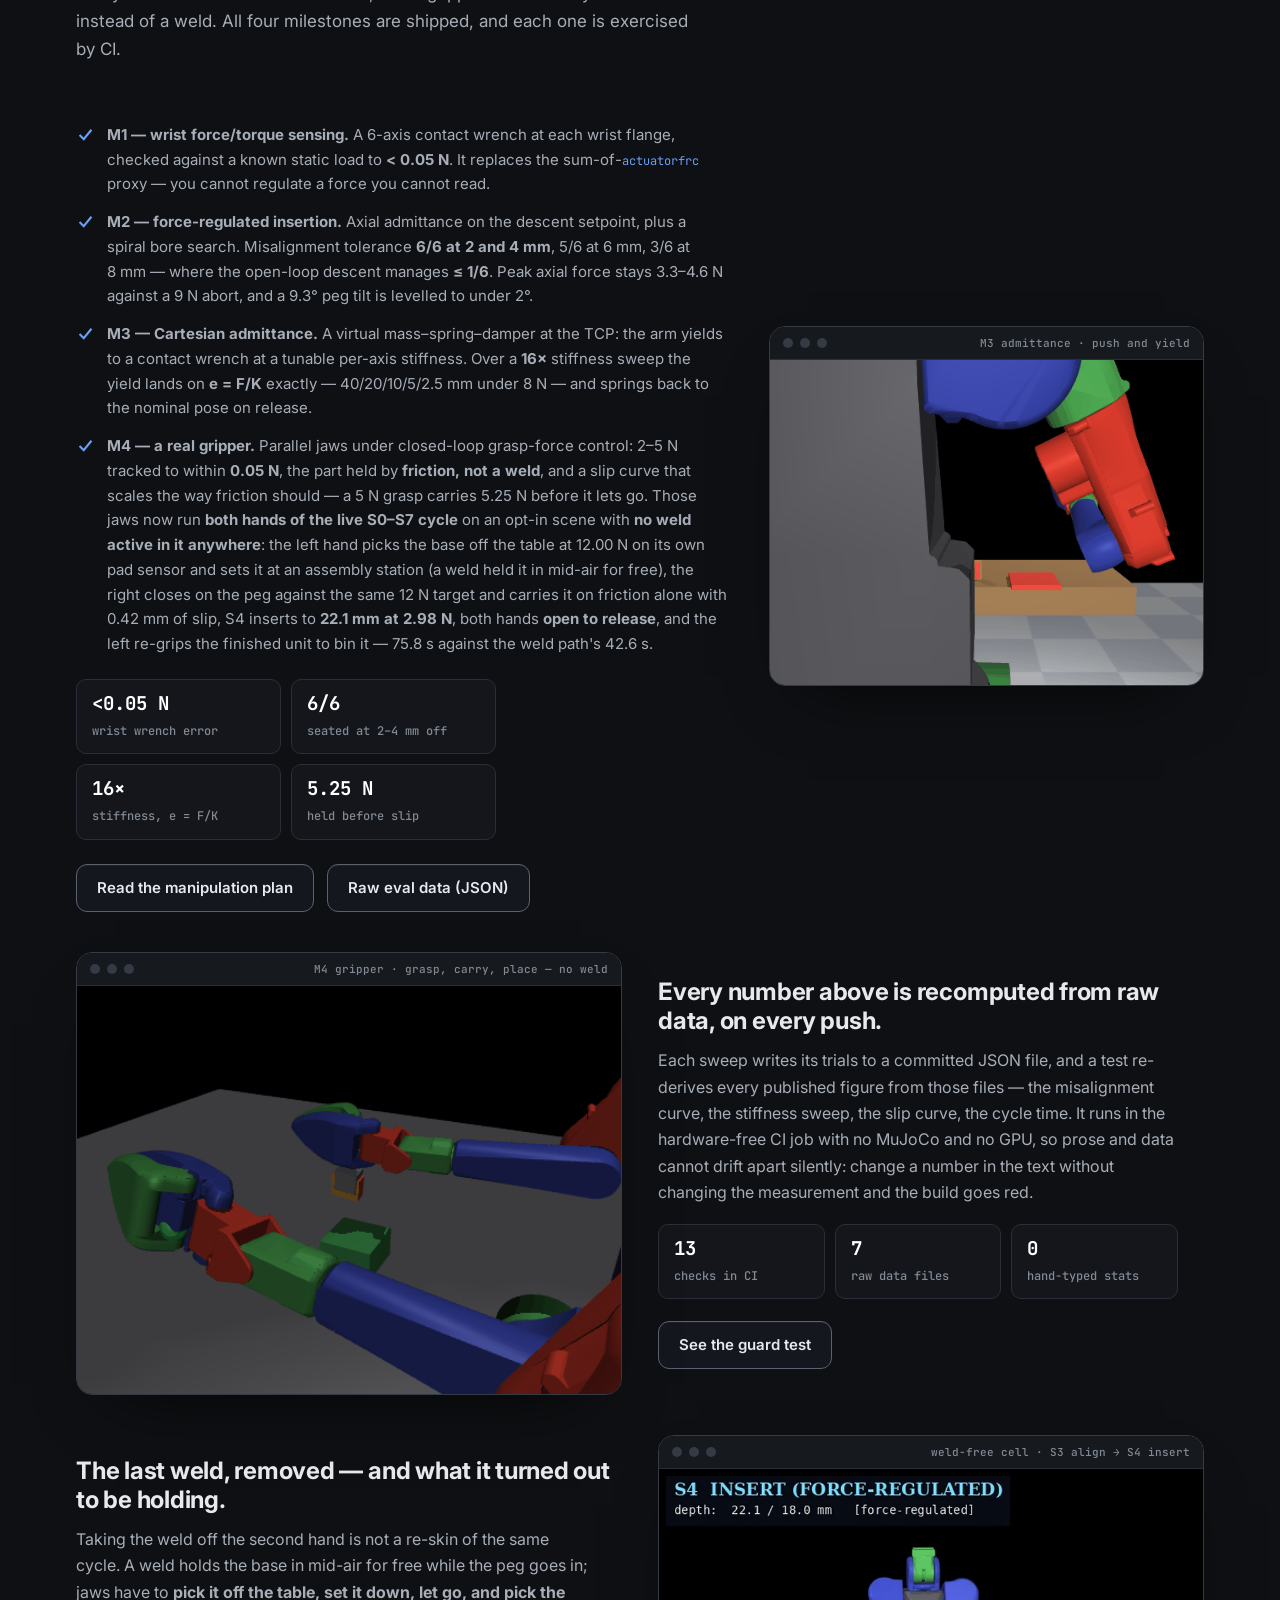
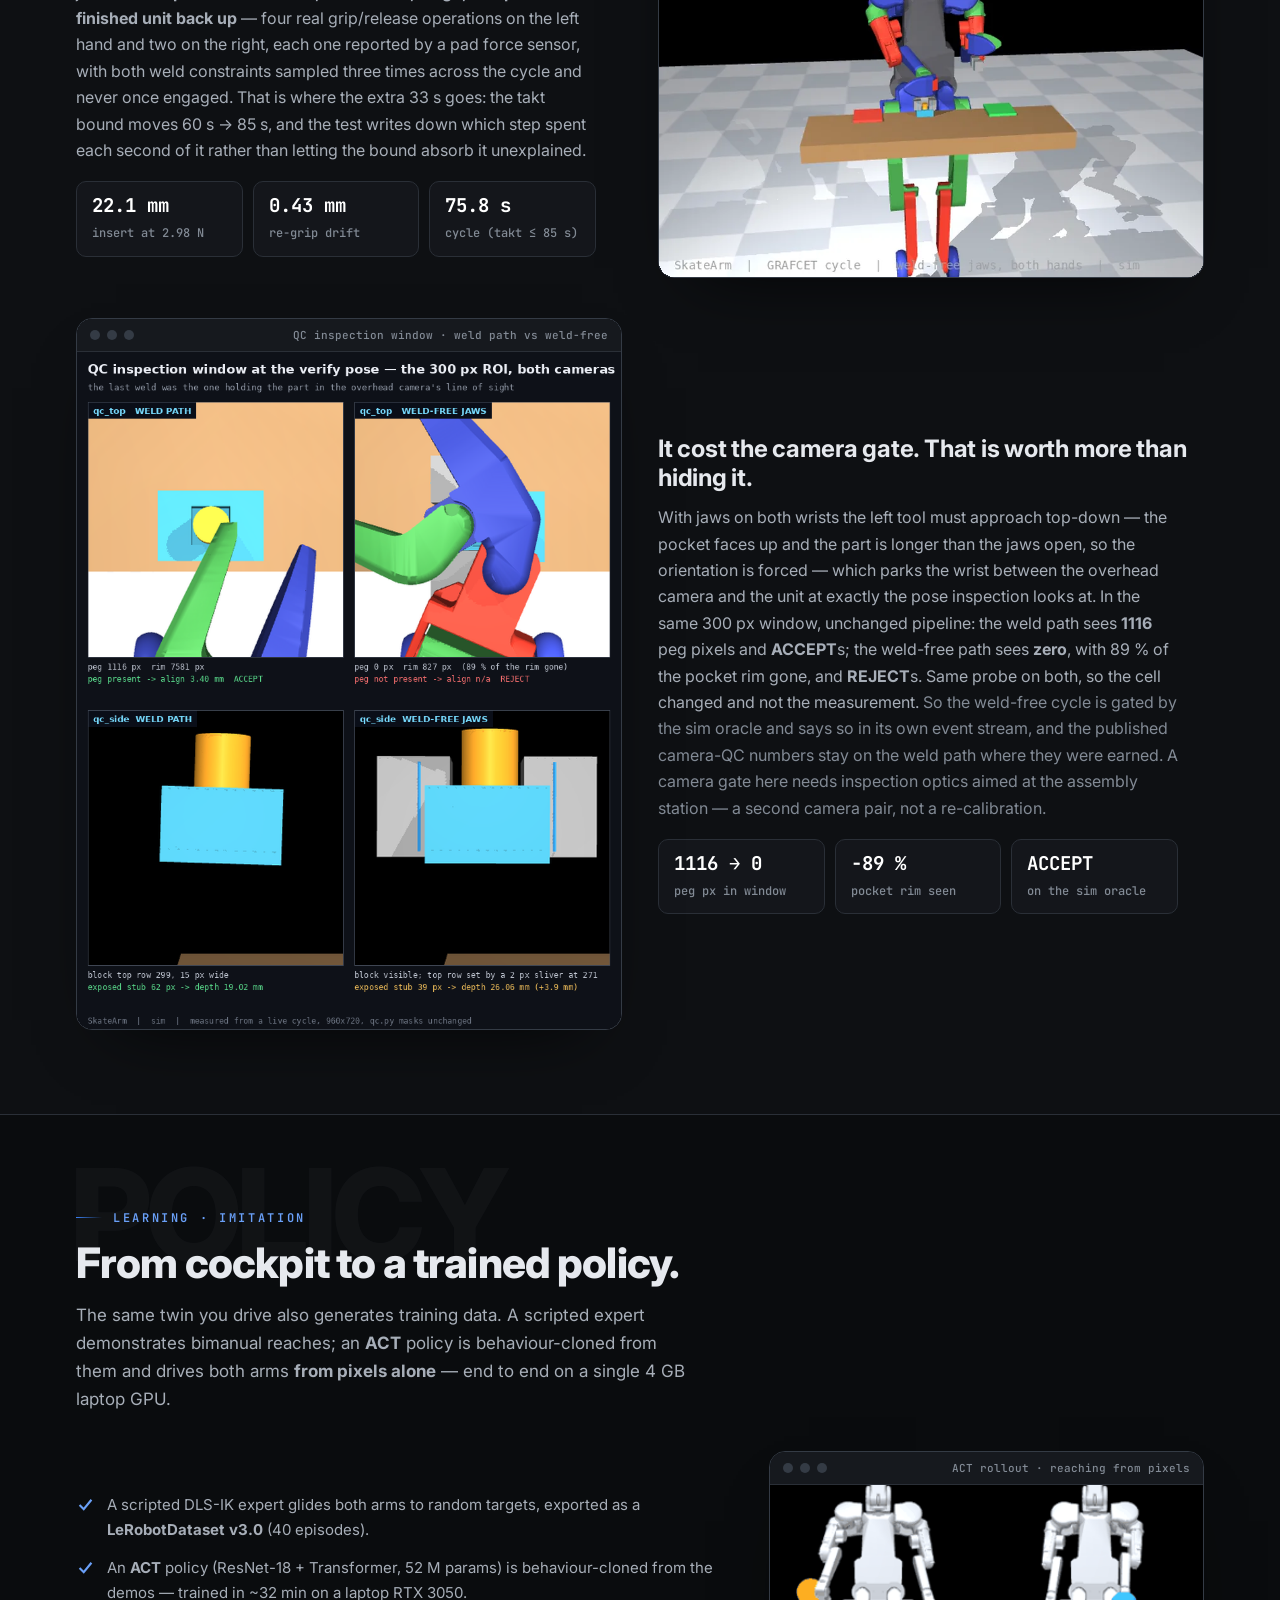
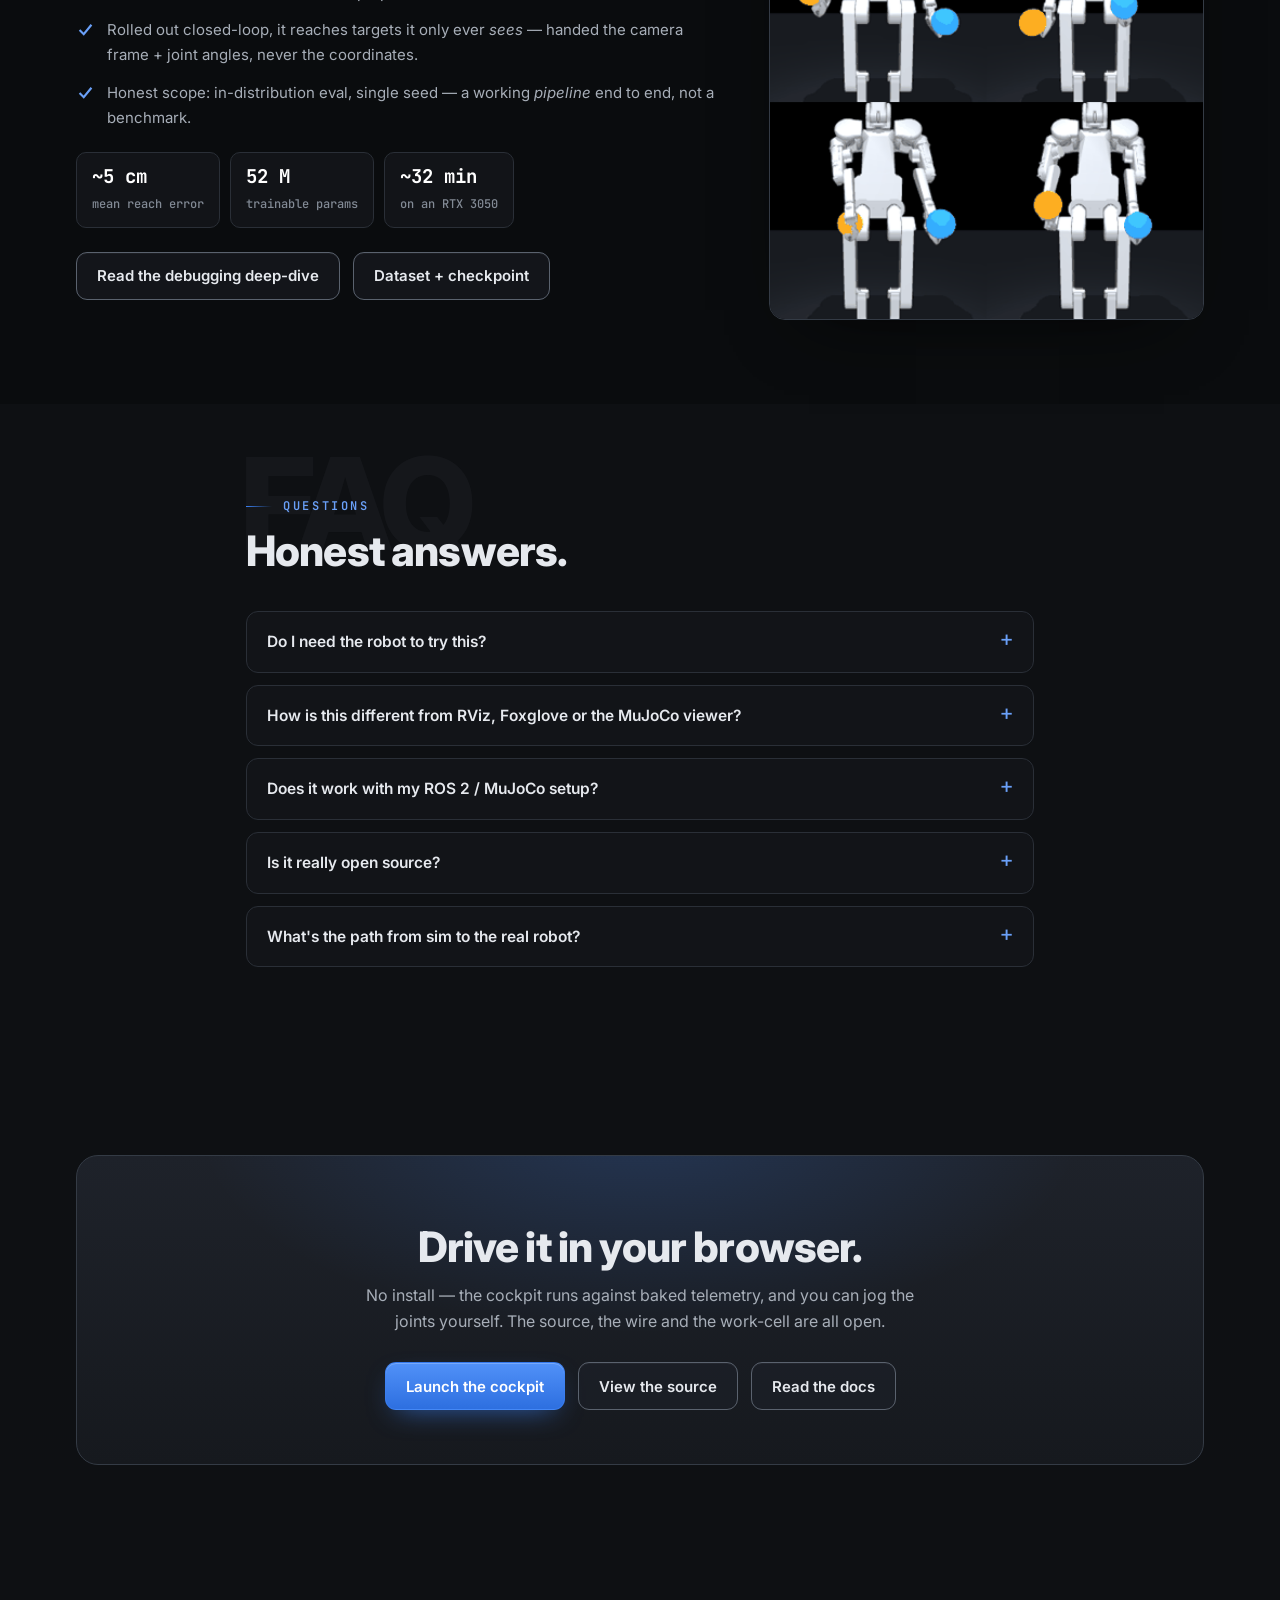
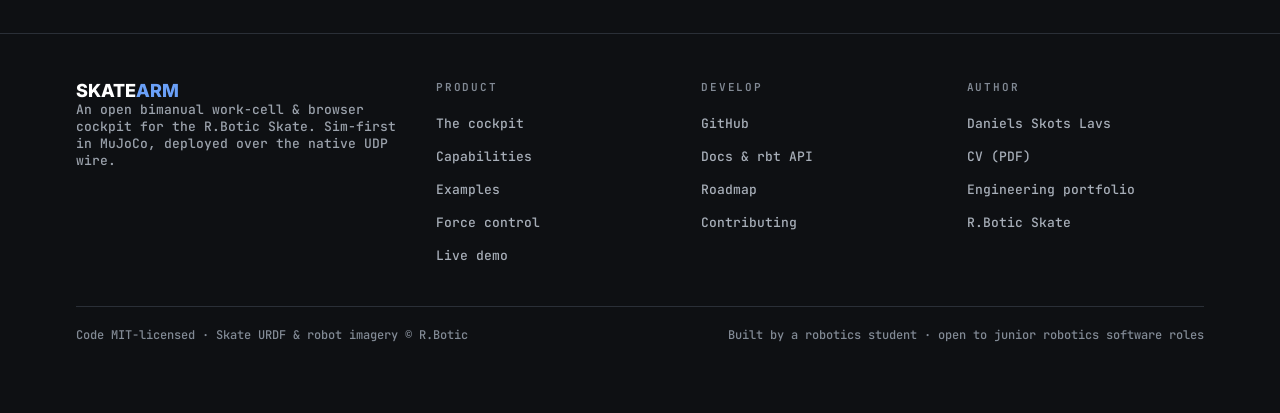
==== commit d89153e5: "docs(site): weld-free cell blocks + gripper cycle media The site's M4 bullet still read as the half-" ====
--- a/docs/index.html
+++ b/docs/index.html
@@ -471,7 +471,7 @@
           <li><svg viewBox="0 0 16 16" fill="none" stroke="currentColor" stroke-width="1.8" aria-hidden="true"><path d="M3 8.5 6.5 12 13 4"/></svg><span><b>M1 &mdash; wrist force/torque sensing.</b> A 6-axis contact wrench at each wrist flange, checked against a known static load to <b>&lt;&nbsp;0.05&nbsp;N</b>. It replaces the sum-of-<code style="font-family:var(--mono);font-size:12px;color:var(--accent-lt)">actuatorfrc</code> proxy &mdash; you cannot regulate a force you cannot read.</span></li>
           <li><svg viewBox="0 0 16 16" fill="none" stroke="currentColor" stroke-width="1.8" aria-hidden="true"><path d="M3 8.5 6.5 12 13 4"/></svg><span><b>M2 &mdash; force-regulated insertion.</b> Axial admittance on the descent setpoint, plus a spiral bore search. Misalignment tolerance <b>6/6 at 2 and 4&nbsp;mm</b>, 5/6 at 6&nbsp;mm, 3/6 at 8&nbsp;mm &mdash; where the open-loop descent manages <b>&le;&nbsp;1/6</b>. Peak axial force stays 3.3&ndash;4.6&nbsp;N against a 9&nbsp;N abort, and a 9.3&deg; peg tilt is levelled to under 2&deg;.</span></li>
           <li><svg viewBox="0 0 16 16" fill="none" stroke="currentColor" stroke-width="1.8" aria-hidden="true"><path d="M3 8.5 6.5 12 13 4"/></svg><span><b>M3 &mdash; Cartesian admittance.</b> A virtual mass&ndash;spring&ndash;damper at the TCP: the arm yields to a contact wrench at a tunable per-axis stiffness. Over a <b>16&times;</b> stiffness sweep the yield lands on <b>e&nbsp;=&nbsp;F/K</b> exactly &mdash; 40/20/10/5/2.5&nbsp;mm under 8&nbsp;N &mdash; and springs back to the nominal pose on release.</span></li>
-          <li><svg viewBox="0 0 16 16" fill="none" stroke="currentColor" stroke-width="1.8" aria-hidden="true"><path d="M3 8.5 6.5 12 13 4"/></svg><span><b>M4 &mdash; a real gripper.</b> Parallel jaws under closed-loop grasp-force control: 2&ndash;5&nbsp;N tracked to within <b>0.05&nbsp;N</b>, the part held by <b>friction, not a weld</b>, and a slip curve that scales the way friction should &mdash; a 5&nbsp;N grasp carries 5.25&nbsp;N before it lets go. Those jaws now run the <b>right hand of the live S0&ndash;S7 cycle</b> on an opt-in scene: grip at 12&nbsp;N, carry with 0.3&nbsp;mm of slip, insert, then <b>open to release</b> &mdash; camera-ACCEPT in 38.96&nbsp;s. The left hand still welds the base, so the cell is half-converted, not weld-free.</span></li>
+          <li><svg viewBox="0 0 16 16" fill="none" stroke="currentColor" stroke-width="1.8" aria-hidden="true"><path d="M3 8.5 6.5 12 13 4"/></svg><span><b>M4 &mdash; a real gripper.</b> Parallel jaws under closed-loop grasp-force control: 2&ndash;5&nbsp;N tracked to within <b>0.05&nbsp;N</b>, the part held by <b>friction, not a weld</b>, and a slip curve that scales the way friction should &mdash; a 5&nbsp;N grasp carries 5.25&nbsp;N before it lets go. Those jaws now run <b>both hands of the live S0&ndash;S7 cycle</b> on an opt-in scene with <b>no weld active in it anywhere</b>: the left hand picks the base off the table at 12.00&nbsp;N on its own pad sensor and sets it at an assembly station (a weld held it in mid-air for free), the right closes on the peg against the same 12&nbsp;N target and carries it on friction alone with 0.42&nbsp;mm of slip, S4 inserts to <b>22.1&nbsp;mm at 2.98&nbsp;N</b>, both hands <b>open to release</b>, and the left re-grips the finished unit to bin it &mdash; 75.8&nbsp;s against the weld path's 42.6&nbsp;s.</span></li>
         </ul>
         <div class="nums" style="display:grid;grid-template-columns:repeat(2,minmax(0,1fr));gap:10px;margin-top:22px;max-width:420px;">
           <div style="border:1px solid var(--line);border-radius:10px;padding:11px 15px;background:rgba(30,34,42,.4);"><b style="display:block;font:700 19px var(--mono);font-variant-numeric:tabular-nums;color:#fff;">&lt;0.05 N</b><span style="font:500 12px var(--mono);color:var(--faint);">wrist wrench error</span></div>
@@ -504,6 +504,33 @@
         </div>
         <div class="ctas" style="margin-top:22px;">
           <a class="btn ghost" href="https://github.com/dsl-robotics/skatearm/blob/main/sim/test_manipulation_numbers.py" target="_blank" rel="noopener">See the guard test</a>
+        </div>
+      </div>
+    </div>
+    <div class="cell reveal">
+      <div>
+        <h3 style="font:700 24px var(--sans);letter-spacing:-.01em;">The last weld, removed &mdash; and what it turned out to be holding.</h3>
+        <p style="color:var(--fg2);margin-top:12px;max-width:520px;">Taking the weld off the second hand is not a re-skin of the same cycle. A weld holds the base in mid-air for free while the peg goes in; jaws have to <b>pick it off the table, set it down, let go, and pick the finished unit back up</b> &mdash; four real grip/release operations on the left hand and two on the right, each one reported by a pad force sensor, with both weld constraints sampled three times across the cycle and never once engaged. That is where the extra 33&nbsp;s goes: the takt bound moves 60&nbsp;s &rarr; 85&nbsp;s, and the test writes down which step spent each second of it rather than letting the bound absorb it unexplained.</p>
+        <div class="nums" style="display:grid;grid-template-columns:repeat(3,minmax(0,1fr));gap:10px;margin-top:18px;max-width:520px;">
+          <div><b>22.1 mm</b><span>insert at 2.98 N</span></div>
+          <div><b>0.43 mm</b><span>re-grip drift</span></div>
+          <div><b>75.8 s</b><span>cycle (takt &le; 85 s)</span></div>
+        </div>
+      </div>
+      <div class="frame"><div class="bar"><i></i><i></i><i></i><span class="tag">weld-free cell &middot; S3 align &rarr; S4 insert</span></div><video autoplay loop muted playsinline preload="none" poster="img/cell_cycle_gripper_poster.webp" aria-label="The weld-free work cell aligning and inserting the peg with both hands on actuated jaws"><source src="img/cell_gripper_demo.mp4" type="video/mp4"></video></div>
+    </div>
+    <div class="cell reveal">
+      <div class="frame">
+        <div class="bar"><i></i><i></i><i></i><span class="tag">QC inspection window &middot; weld path vs weld-free</span></div>
+        <img src="img/qc_occlusion_jaws.png" loading="lazy" alt="The 300 pixel QC inspection window on both paths: the weld path shows the peg and the pocket rim, the weld-free path shows the left tool blocking the view">
+      </div>
+      <div>
+        <h3 style="font:700 24px var(--sans);letter-spacing:-.01em;">It cost the camera gate. That is worth more than hiding it.</h3>
+        <p style="color:var(--fg2);margin-top:12px;max-width:520px;">With jaws on both wrists the left tool must approach top-down &mdash; the pocket faces up and the part is longer than the jaws open, so the orientation is forced &mdash; which parks the wrist between the overhead camera and the unit at exactly the pose inspection looks at. In the same 300&nbsp;px window, unchanged pipeline: the weld path sees <b>1116</b> peg pixels and <b>ACCEPT</b>s; the weld-free path sees <b>zero</b>, with 89&nbsp;% of the pocket rim gone, and <b>REJECT</b>s. Same probe on both, so the cell changed and not the measurement. <span style="color:var(--faint)">So the weld-free cycle is gated by the sim oracle and says so in its own event stream, and the published camera-QC numbers stay on the weld path where they were earned. A camera gate here needs inspection optics aimed at the assembly station &mdash; a second camera pair, not a re-calibration.</span></p>
+        <div class="nums" style="display:grid;grid-template-columns:repeat(3,minmax(0,1fr));gap:10px;margin-top:18px;max-width:520px;">
+          <div><b>1116 &rarr; 0</b><span>peg px in window</span></div>
+          <div><b>&minus;89 %</b><span>pocket rim seen</span></div>
+          <div><b>ACCEPT</b><span>on the sim oracle</span></div>
         </div>
       </div>
     </div>
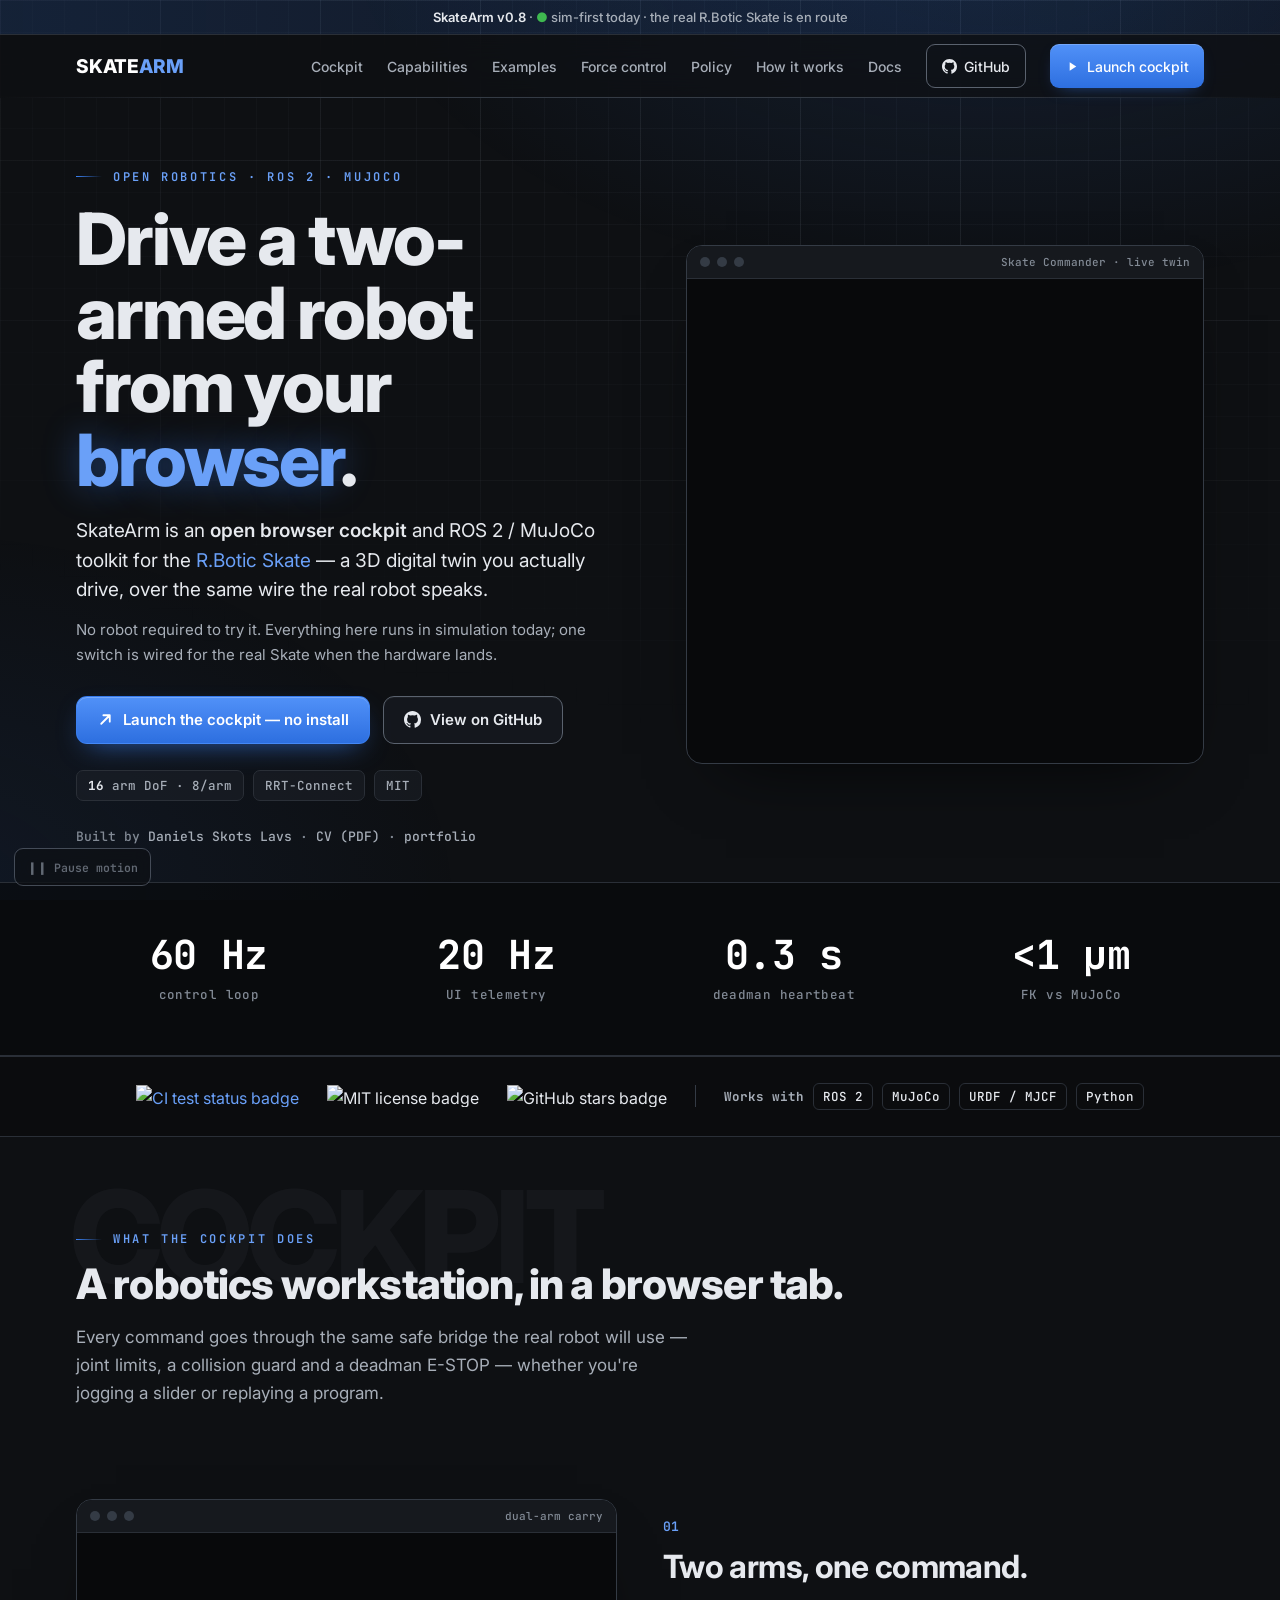
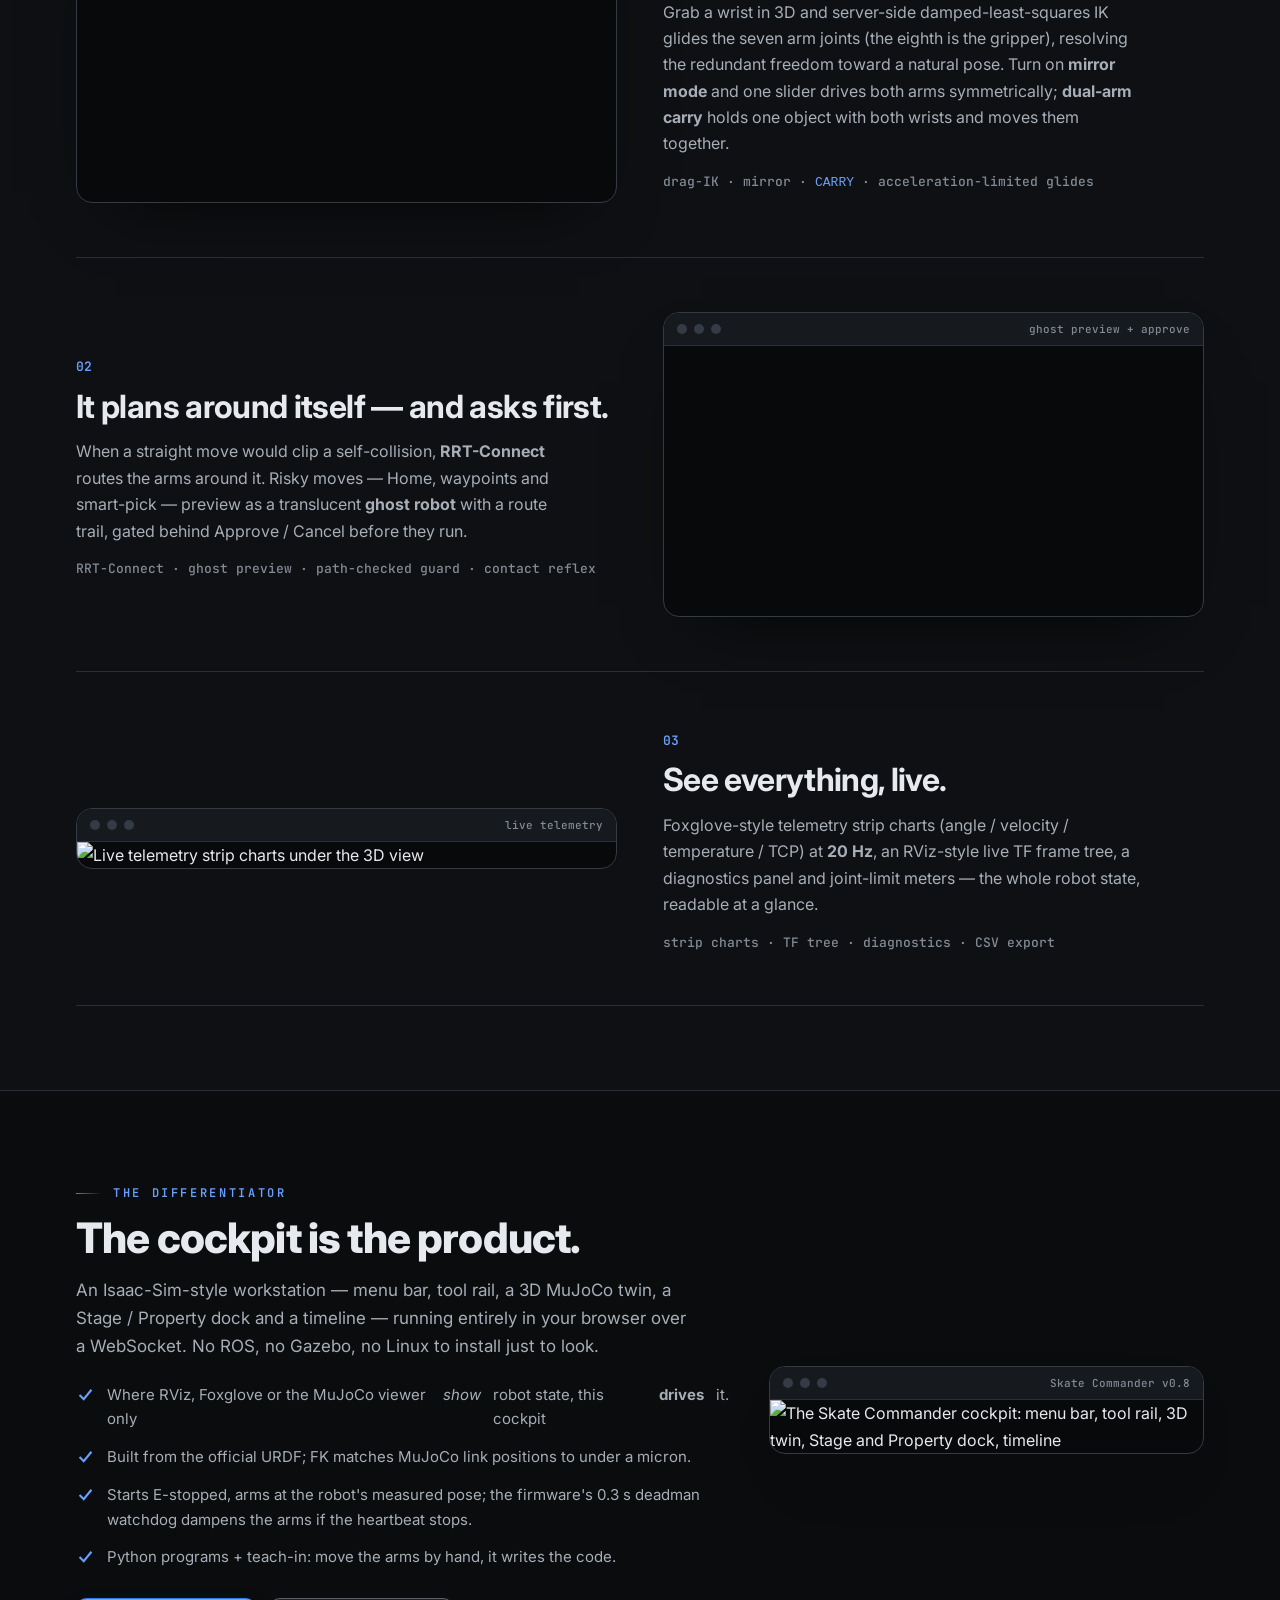
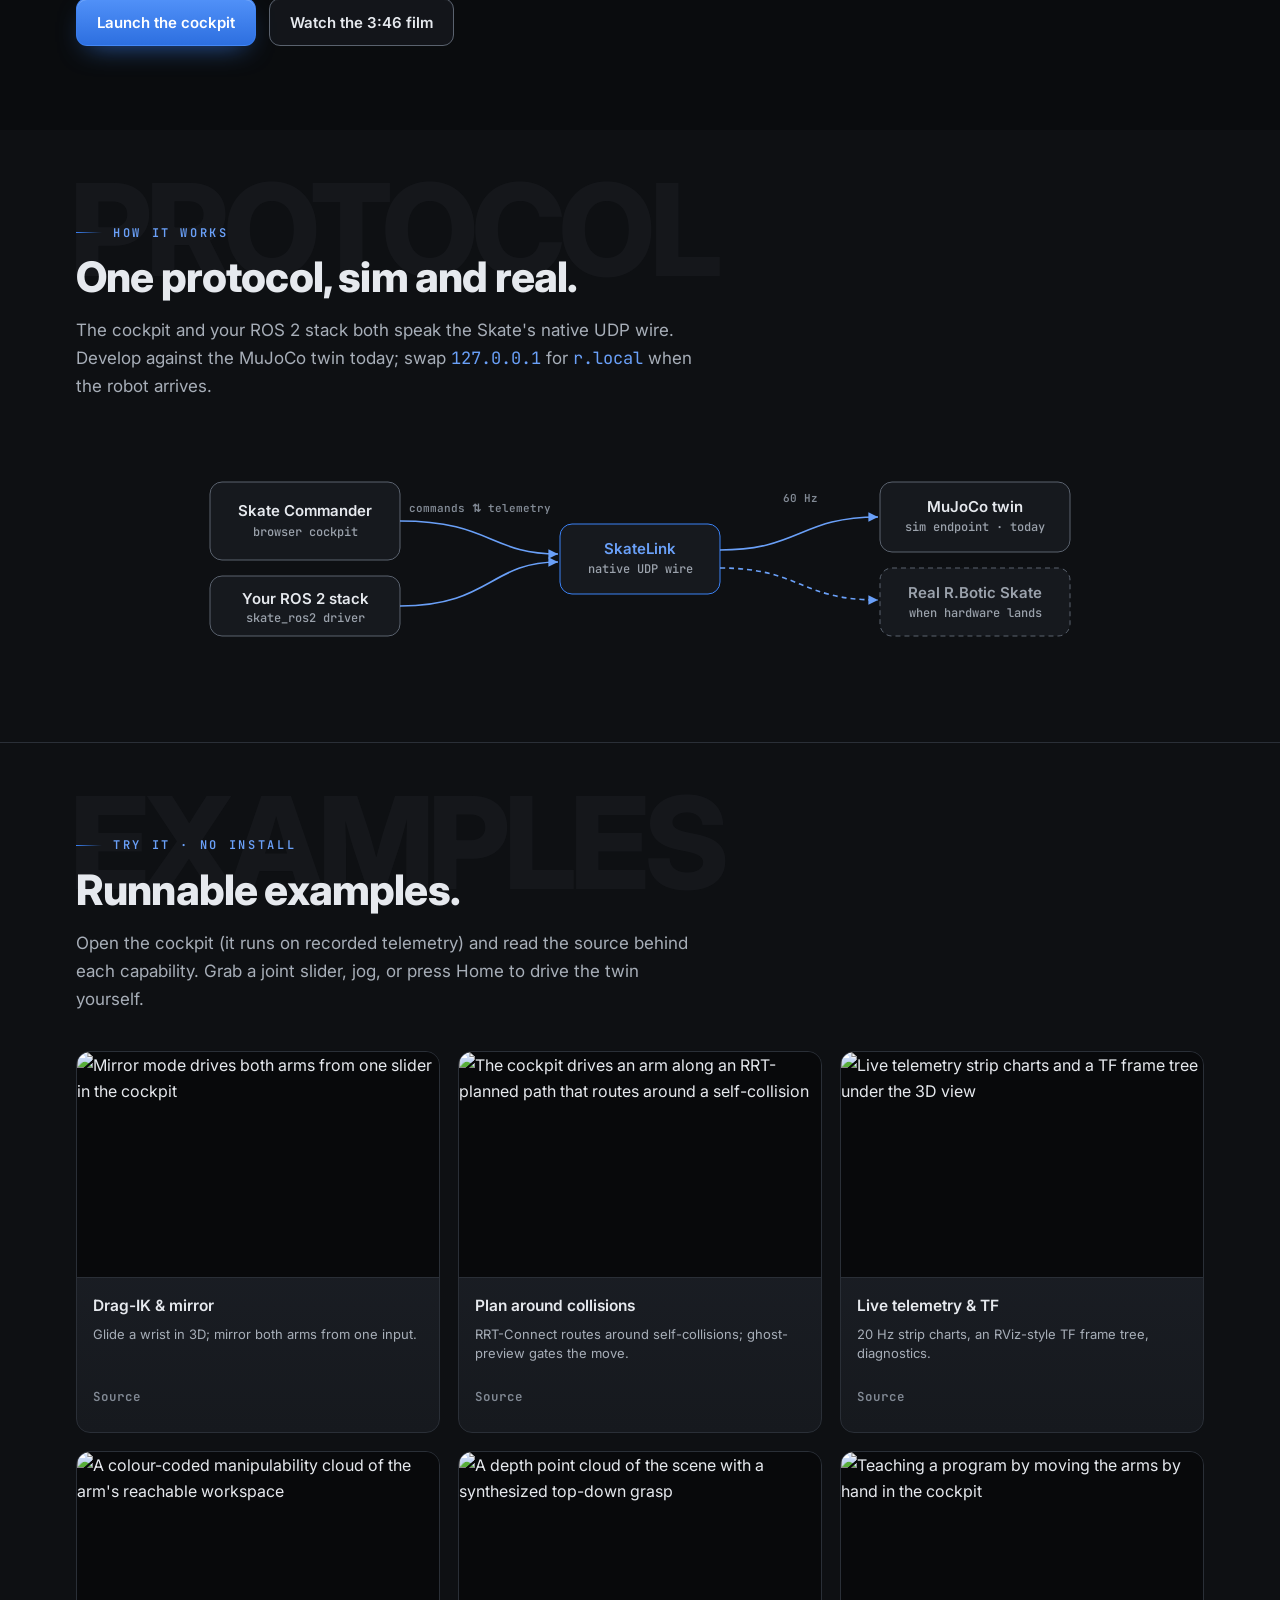
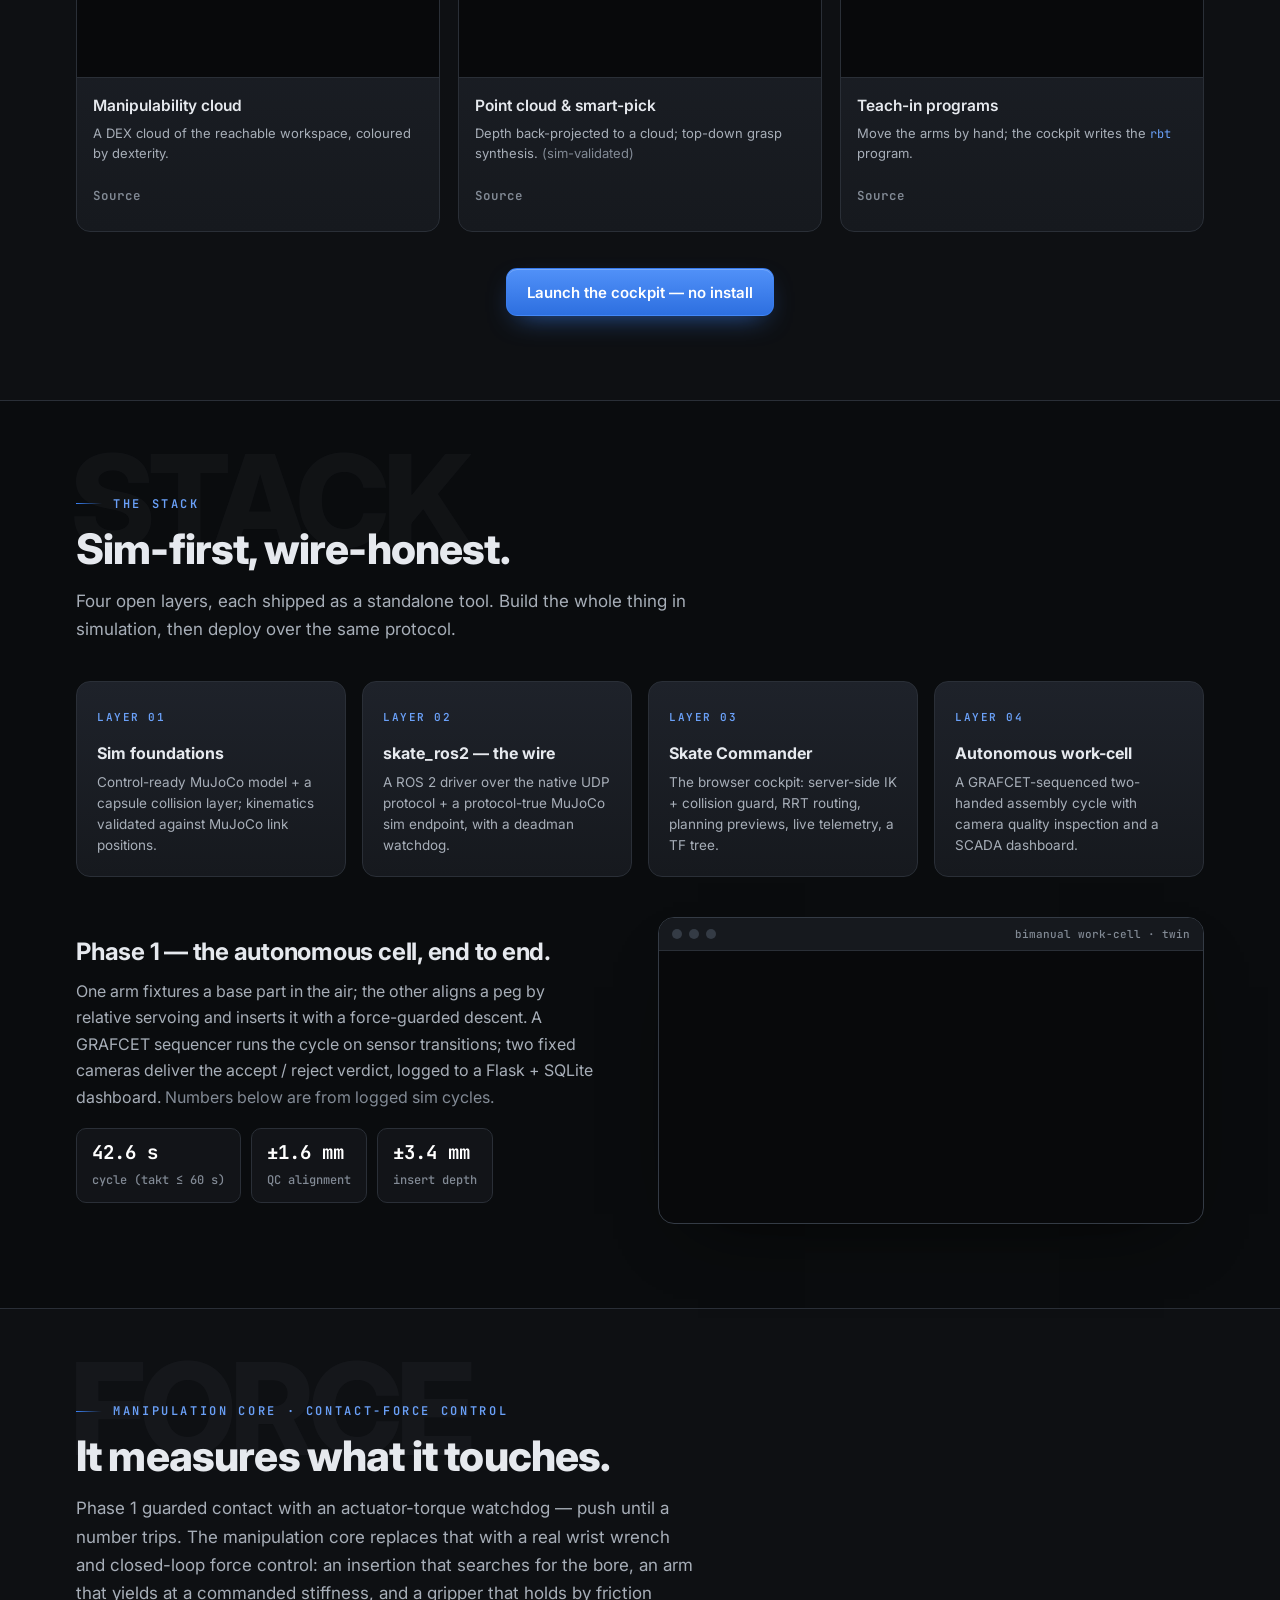
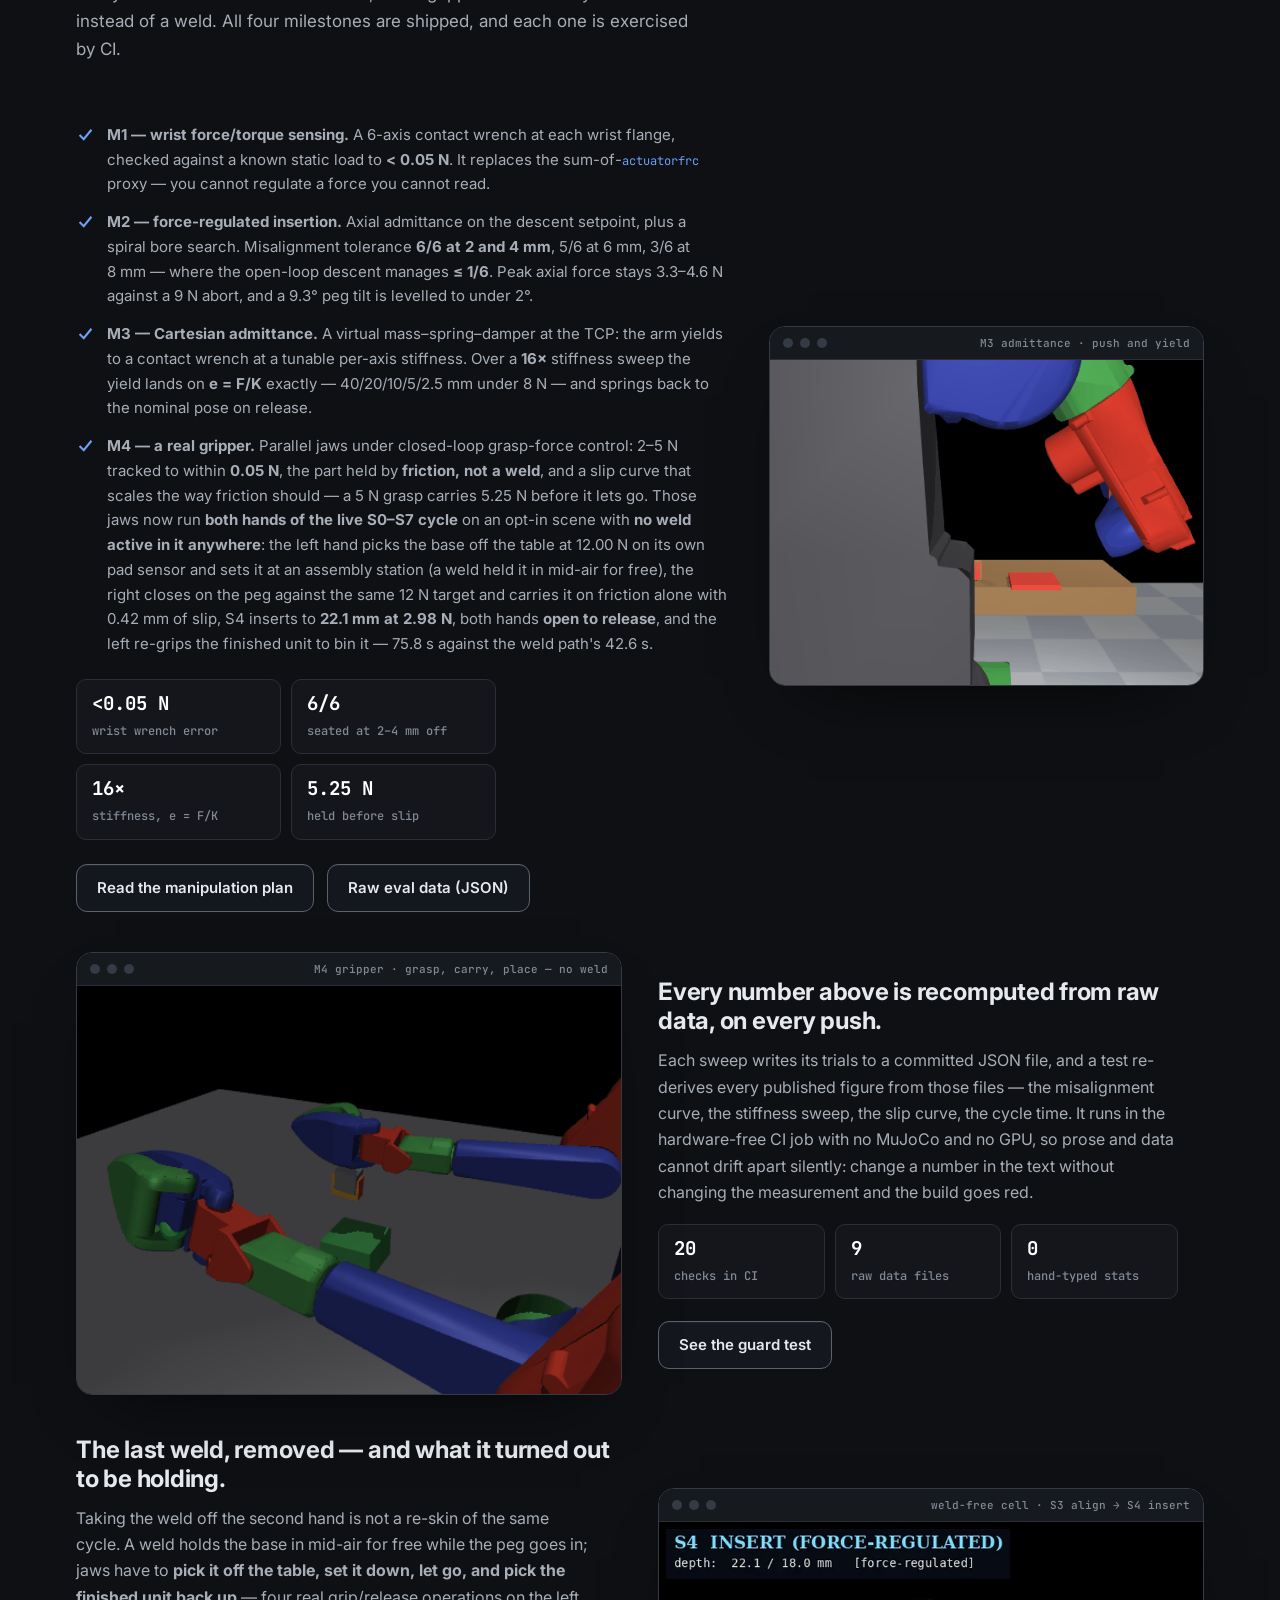
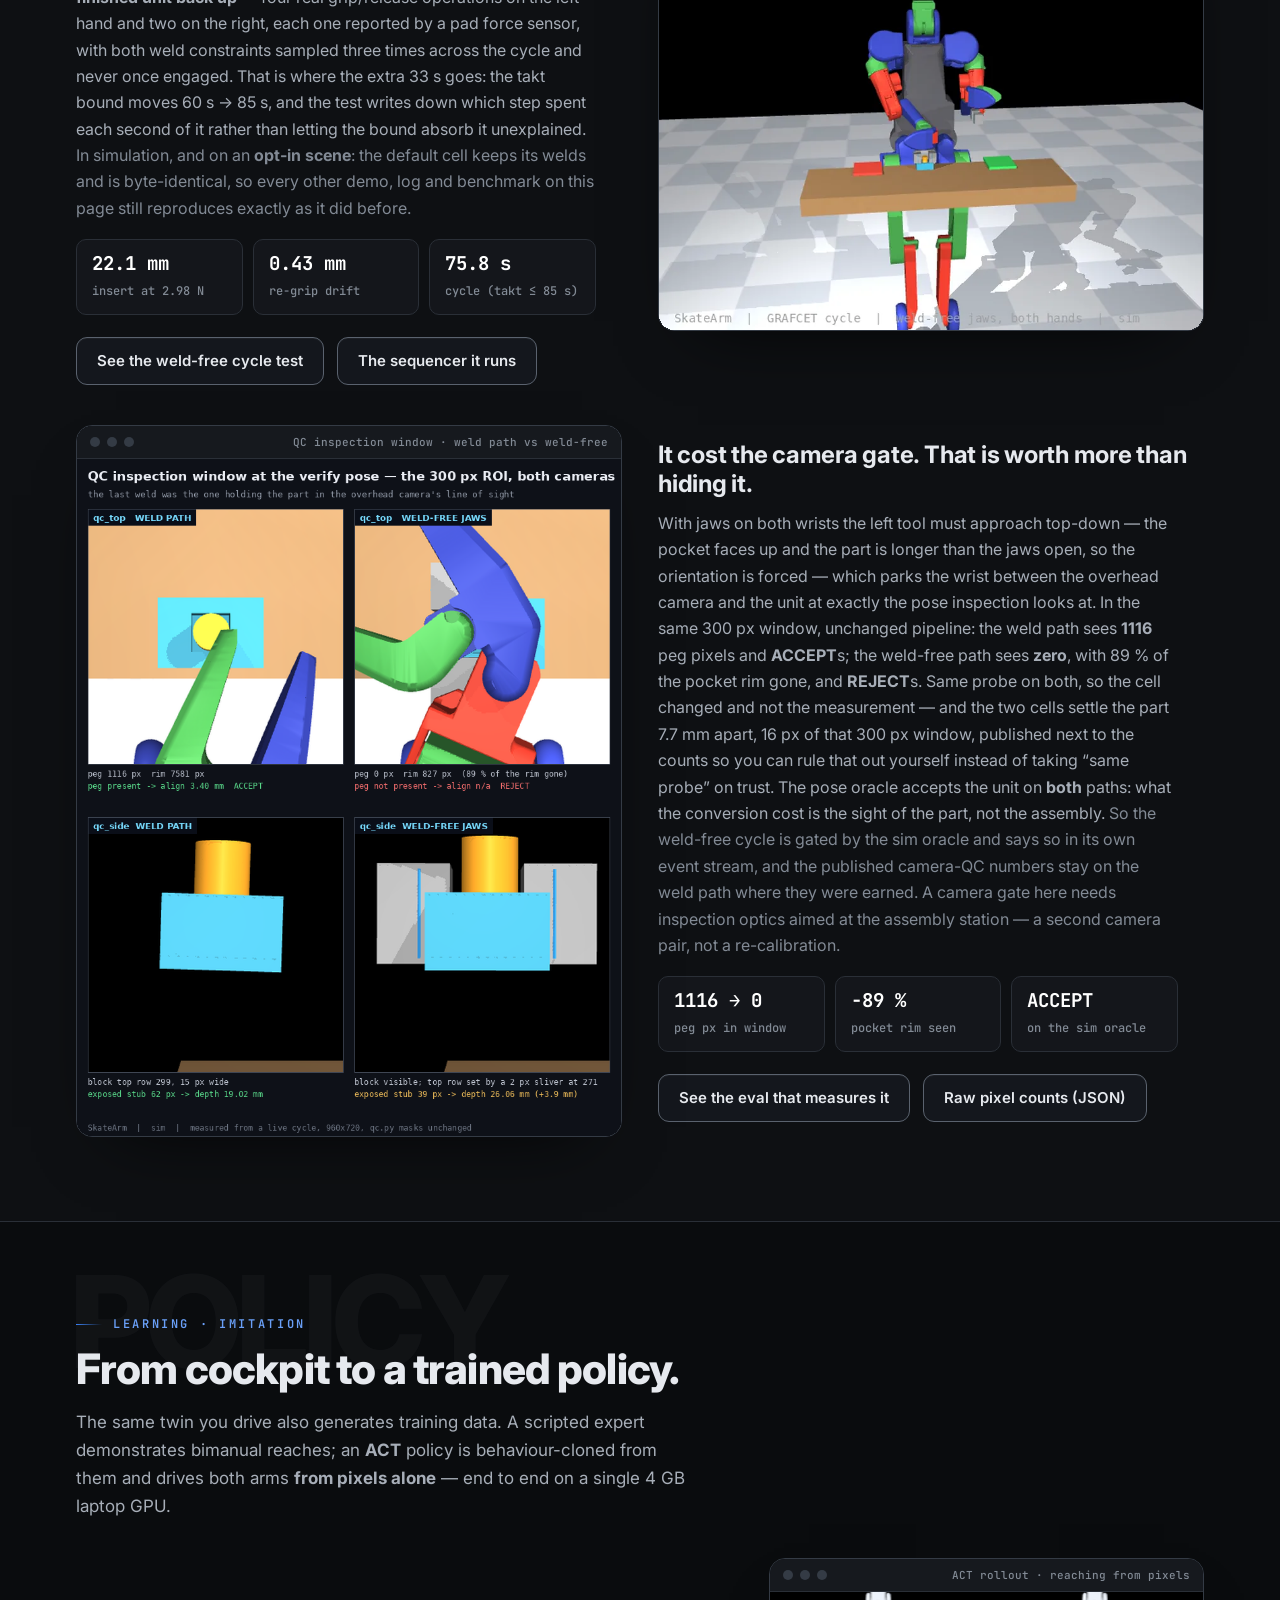
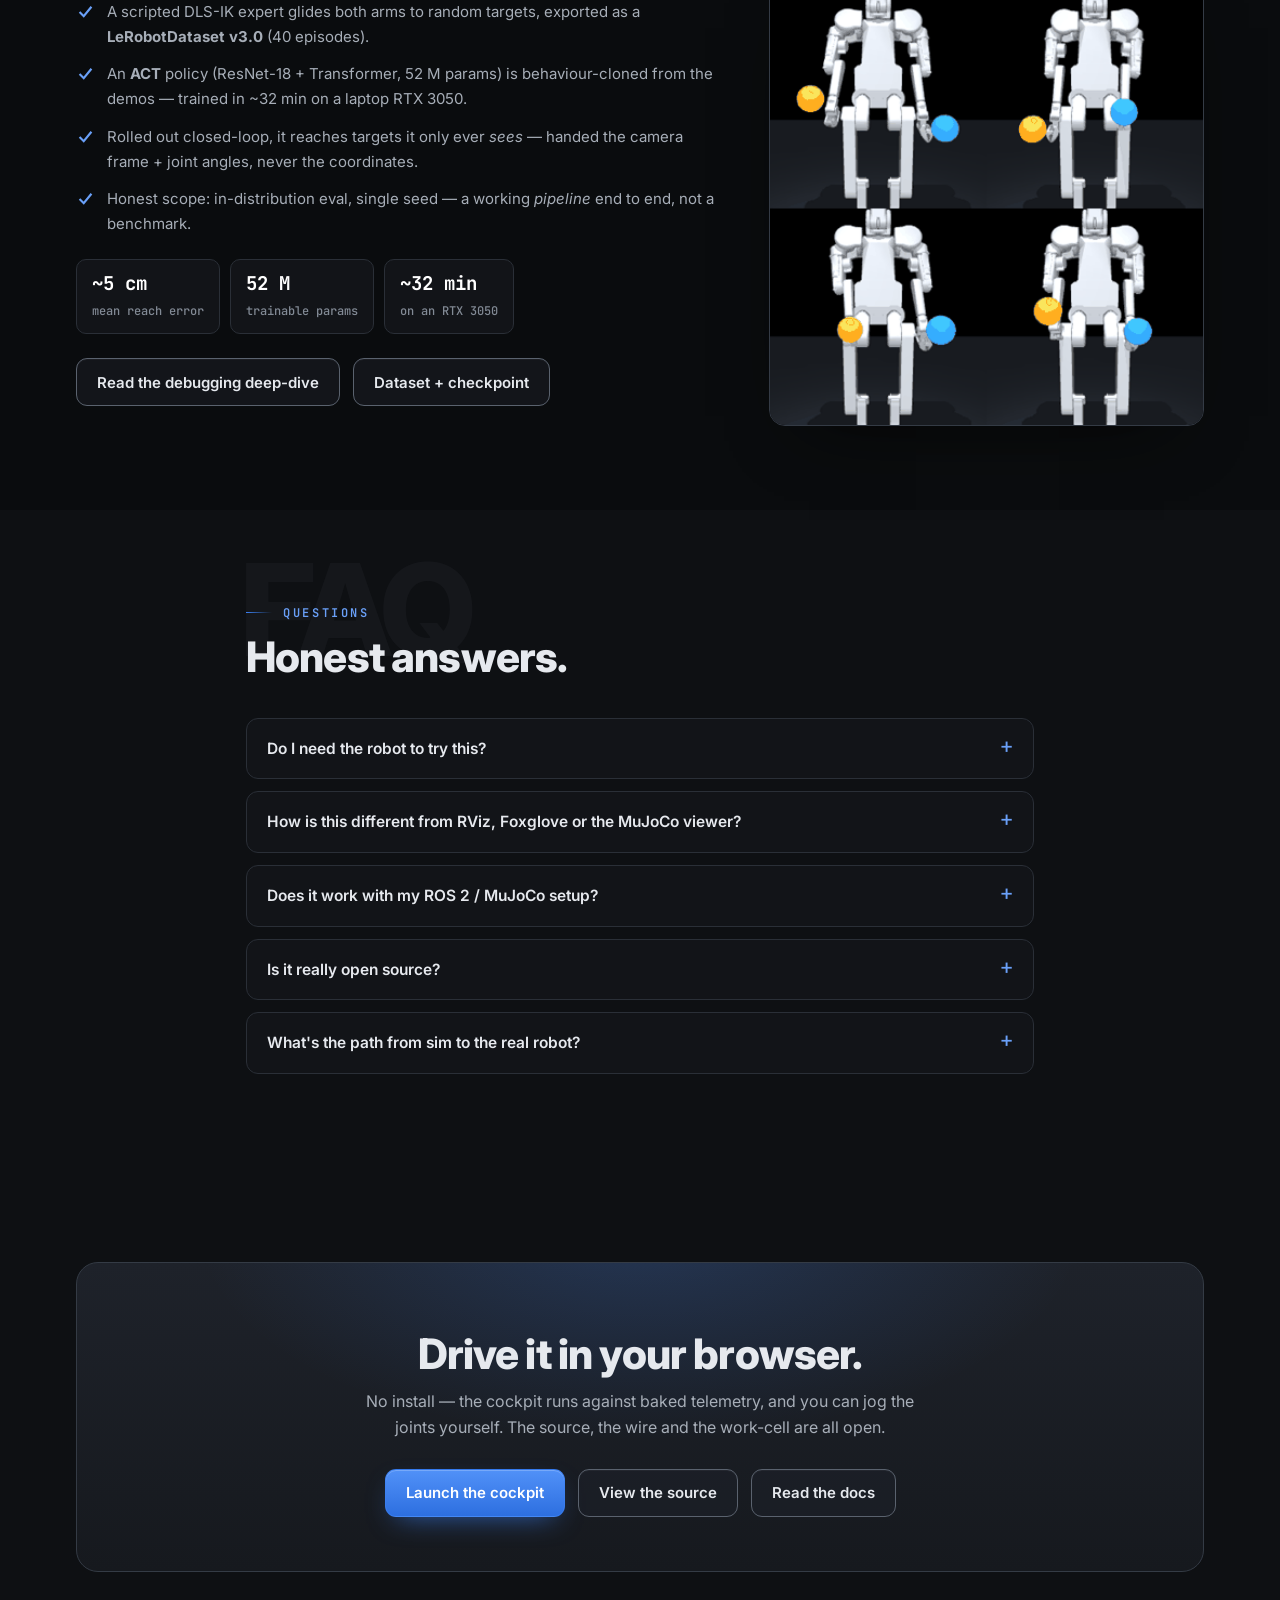
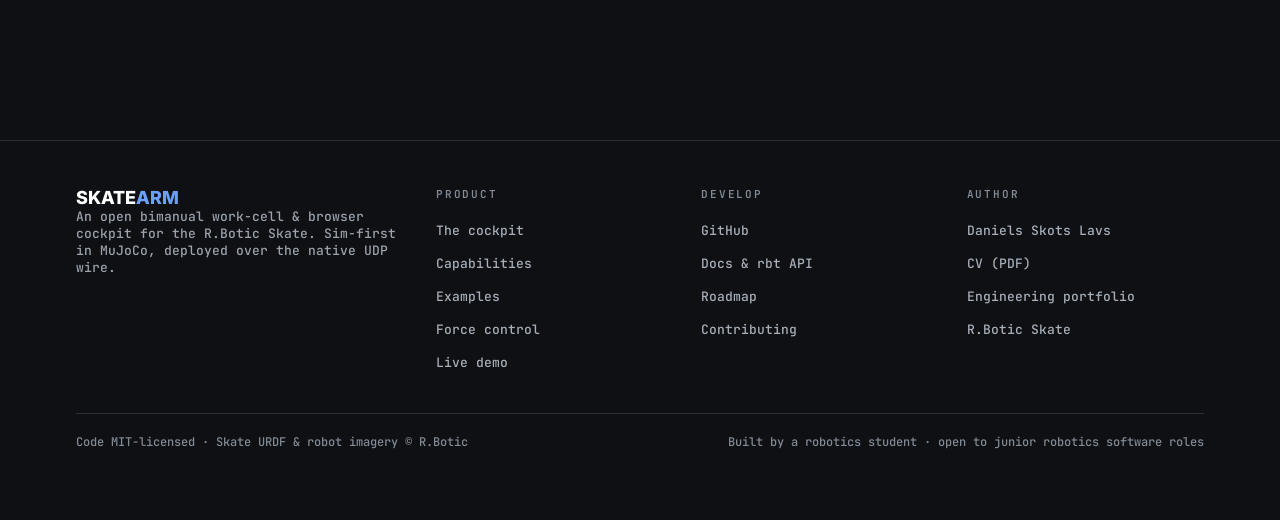
==== commit 5f52d0d4: "feat(sim): promote the QC occlusion probe to a committed eval, and pin the site's own counters The 1" ====
--- a/docs/index.html
+++ b/docs/index.html
@@ -498,8 +498,8 @@
         <h3 style="font:700 24px var(--sans);letter-spacing:-.01em;">Every number above is recomputed from raw data, on every push.</h3>
         <p style="color:var(--fg2);margin-top:12px;max-width:520px;">Each sweep writes its trials to a committed JSON file, and a test re-derives every published figure from those files &mdash; the misalignment curve, the stiffness sweep, the slip curve, the cycle time. It runs in the hardware-free CI job with no MuJoCo and no GPU, so prose and data cannot drift apart silently: change a number in the text without changing the measurement and the build goes red.</p>
         <div class="nums" style="display:grid;grid-template-columns:repeat(3,minmax(0,1fr));gap:10px;margin-top:18px;max-width:520px;">
-          <div><b>13</b><span>checks in CI</span></div>
-          <div><b>7</b><span>raw data files</span></div>
+          <div><b>20</b><span>checks in CI</span></div>
+          <div><b>9</b><span>raw data files</span></div>
           <div><b>0</b><span>hand-typed stats</span></div>
         </div>
         <div class="ctas" style="margin-top:22px;">
@@ -510,12 +510,16 @@
     <div class="cell reveal">
       <div>
         <h3 style="font:700 24px var(--sans);letter-spacing:-.01em;">The last weld, removed &mdash; and what it turned out to be holding.</h3>
-        <p style="color:var(--fg2);margin-top:12px;max-width:520px;">Taking the weld off the second hand is not a re-skin of the same cycle. A weld holds the base in mid-air for free while the peg goes in; jaws have to <b>pick it off the table, set it down, let go, and pick the finished unit back up</b> &mdash; four real grip/release operations on the left hand and two on the right, each one reported by a pad force sensor, with both weld constraints sampled three times across the cycle and never once engaged. That is where the extra 33&nbsp;s goes: the takt bound moves 60&nbsp;s &rarr; 85&nbsp;s, and the test writes down which step spent each second of it rather than letting the bound absorb it unexplained.</p>
+        <p style="color:var(--fg2);margin-top:12px;max-width:520px;">Taking the weld off the second hand is not a re-skin of the same cycle. A weld holds the base in mid-air for free while the peg goes in; jaws have to <b>pick it off the table, set it down, let go, and pick the finished unit back up</b> &mdash; four real grip/release operations on the left hand and two on the right, each one reported by a pad force sensor, with both weld constraints sampled three times across the cycle and never once engaged. That is where the extra 33&nbsp;s goes: the takt bound moves 60&nbsp;s &rarr; 85&nbsp;s, and the test writes down which step spent each second of it rather than letting the bound absorb it unexplained. <span style="color:var(--faint)">In simulation, and on an <b>opt-in scene</b>: the default cell keeps its welds and is byte-identical, so every other demo, log and benchmark on this page still reproduces exactly as it did before.</span></p>
         <div class="nums" style="display:grid;grid-template-columns:repeat(3,minmax(0,1fr));gap:10px;margin-top:18px;max-width:520px;">
           <div><b>22.1 mm</b><span>insert at 2.98 N</span></div>
           <div><b>0.43 mm</b><span>re-grip drift</span></div>
           <div><b>75.8 s</b><span>cycle (takt &le; 85 s)</span></div>
         </div>
+        <div class="ctas" style="margin-top:22px;">
+          <a class="btn ghost" href="https://github.com/dsl-robotics/skatearm/blob/main/sim/test_cell_gripper.py" target="_blank" rel="noopener">See the weld-free cycle test</a>
+          <a class="btn ghost" href="https://github.com/dsl-robotics/skatearm/blob/main/sim/sequencer.py" target="_blank" rel="noopener">The sequencer it runs</a>
+        </div>
       </div>
       <div class="frame"><div class="bar"><i></i><i></i><i></i><span class="tag">weld-free cell &middot; S3 align &rarr; S4 insert</span></div><video autoplay loop muted playsinline preload="none" poster="img/cell_cycle_gripper_poster.webp" aria-label="The weld-free work cell aligning and inserting the peg with both hands on actuated jaws"><source src="img/cell_gripper_demo.mp4" type="video/mp4"></video></div>
     </div>
@@ -526,11 +530,15 @@
       </div>
       <div>
         <h3 style="font:700 24px var(--sans);letter-spacing:-.01em;">It cost the camera gate. That is worth more than hiding it.</h3>
-        <p style="color:var(--fg2);margin-top:12px;max-width:520px;">With jaws on both wrists the left tool must approach top-down &mdash; the pocket faces up and the part is longer than the jaws open, so the orientation is forced &mdash; which parks the wrist between the overhead camera and the unit at exactly the pose inspection looks at. In the same 300&nbsp;px window, unchanged pipeline: the weld path sees <b>1116</b> peg pixels and <b>ACCEPT</b>s; the weld-free path sees <b>zero</b>, with 89&nbsp;% of the pocket rim gone, and <b>REJECT</b>s. Same probe on both, so the cell changed and not the measurement. <span style="color:var(--faint)">So the weld-free cycle is gated by the sim oracle and says so in its own event stream, and the published camera-QC numbers stay on the weld path where they were earned. A camera gate here needs inspection optics aimed at the assembly station &mdash; a second camera pair, not a re-calibration.</span></p>
+        <p style="color:var(--fg2);margin-top:12px;max-width:520px;">With jaws on both wrists the left tool must approach top-down &mdash; the pocket faces up and the part is longer than the jaws open, so the orientation is forced &mdash; which parks the wrist between the overhead camera and the unit at exactly the pose inspection looks at. In the same 300&nbsp;px window, unchanged pipeline: the weld path sees <b>1116</b> peg pixels and <b>ACCEPT</b>s; the weld-free path sees <b>zero</b>, with 89&nbsp;% of the pocket rim gone, and <b>REJECT</b>s. Same probe on both, so the cell changed and not the measurement &mdash; and the two cells settle the part 7.7&nbsp;mm apart, 16&nbsp;px of that 300&nbsp;px window, published next to the counts so you can rule that out yourself instead of taking &ldquo;same probe&rdquo; on trust. The pose oracle accepts the unit on <b>both</b> paths: what the conversion cost is the sight of the part, not the assembly. <span style="color:var(--faint)">So the weld-free cycle is gated by the sim oracle and says so in its own event stream, and the published camera-QC numbers stay on the weld path where they were earned. A camera gate here needs inspection optics aimed at the assembly station &mdash; a second camera pair, not a re-calibration.</span></p>
         <div class="nums" style="display:grid;grid-template-columns:repeat(3,minmax(0,1fr));gap:10px;margin-top:18px;max-width:520px;">
           <div><b>1116 &rarr; 0</b><span>peg px in window</span></div>
           <div><b>&minus;89 %</b><span>pocket rim seen</span></div>
           <div><b>ACCEPT</b><span>on the sim oracle</span></div>
+        </div>
+        <div class="ctas" style="margin-top:22px;">
+          <a class="btn ghost" href="https://github.com/dsl-robotics/skatearm/blob/main/sim/eval_qc_occlusion.py" target="_blank" rel="noopener">See the eval that measures it</a>
+          <a class="btn ghost" href="https://github.com/dsl-robotics/skatearm/blob/main/sim/eval_data/qc_occlusion.json" target="_blank" rel="noopener">Raw pixel counts (JSON)</a>
         </div>
       </div>
     </div>
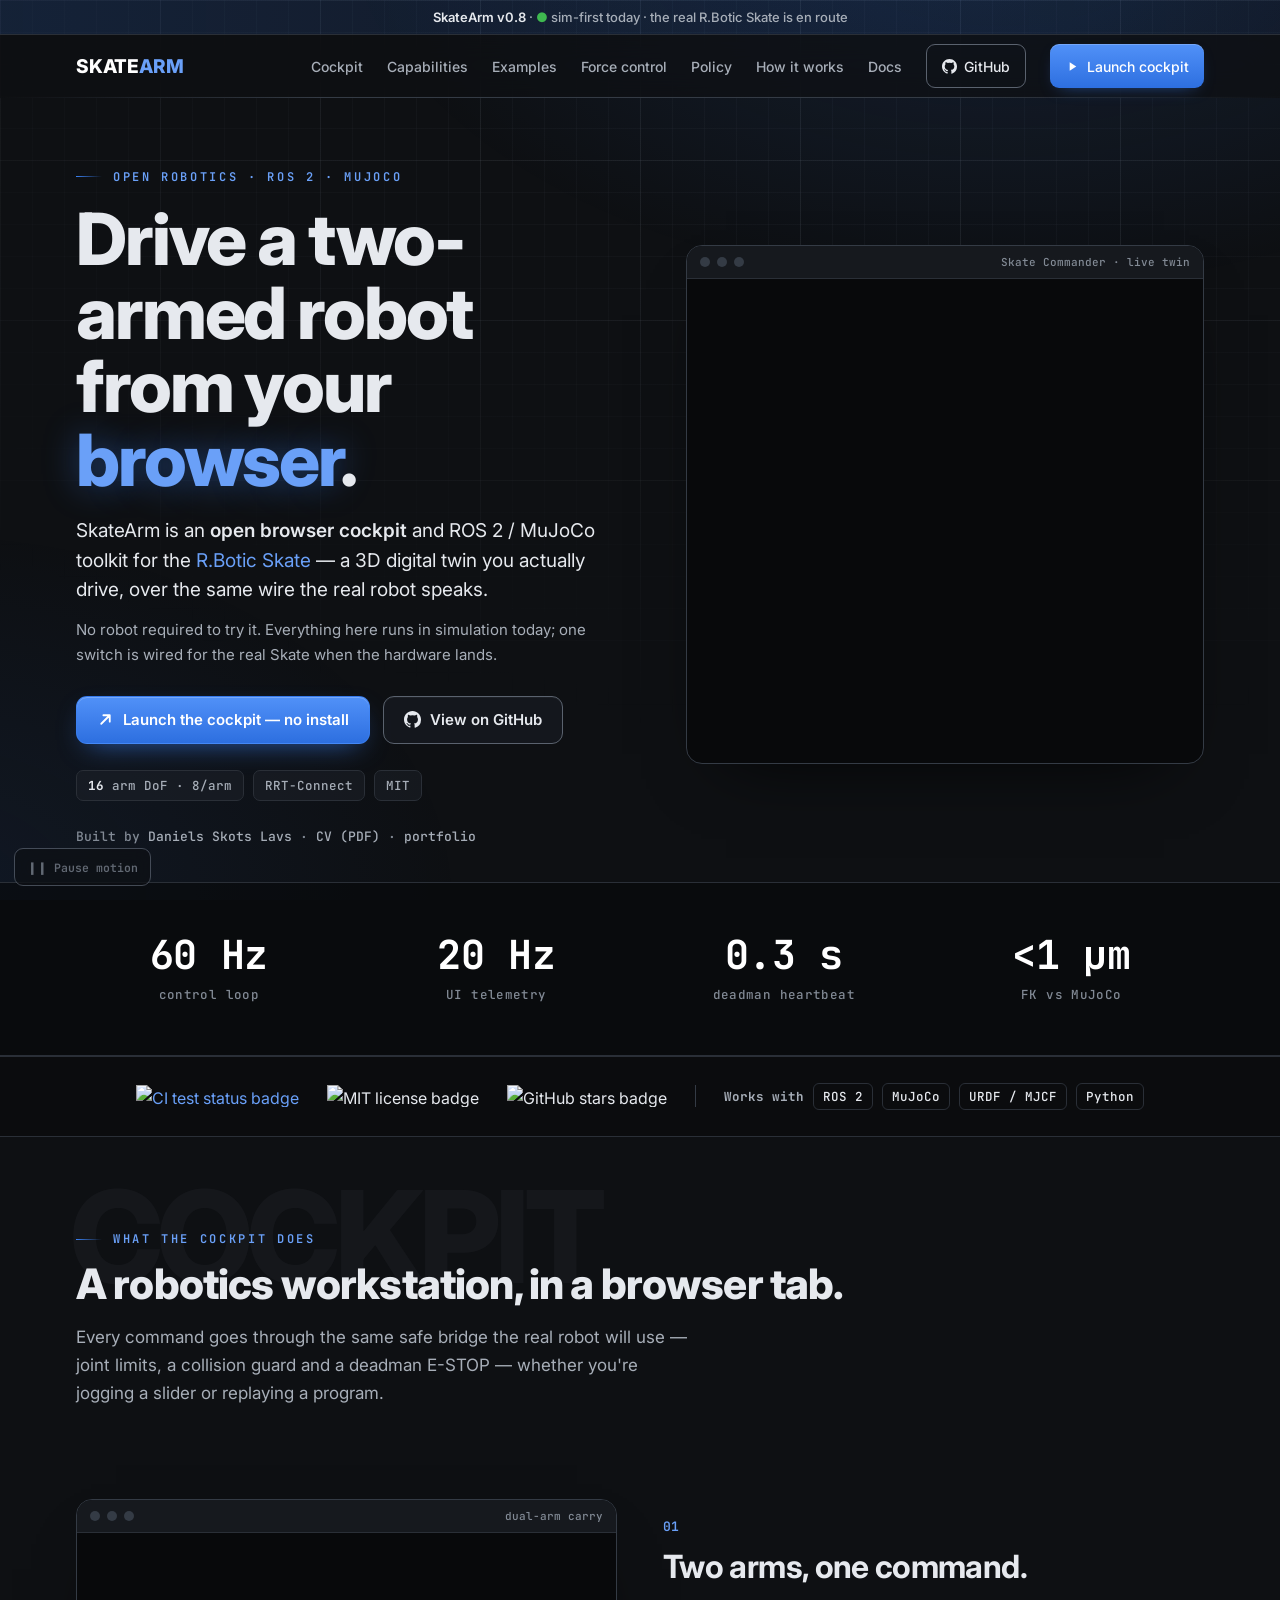
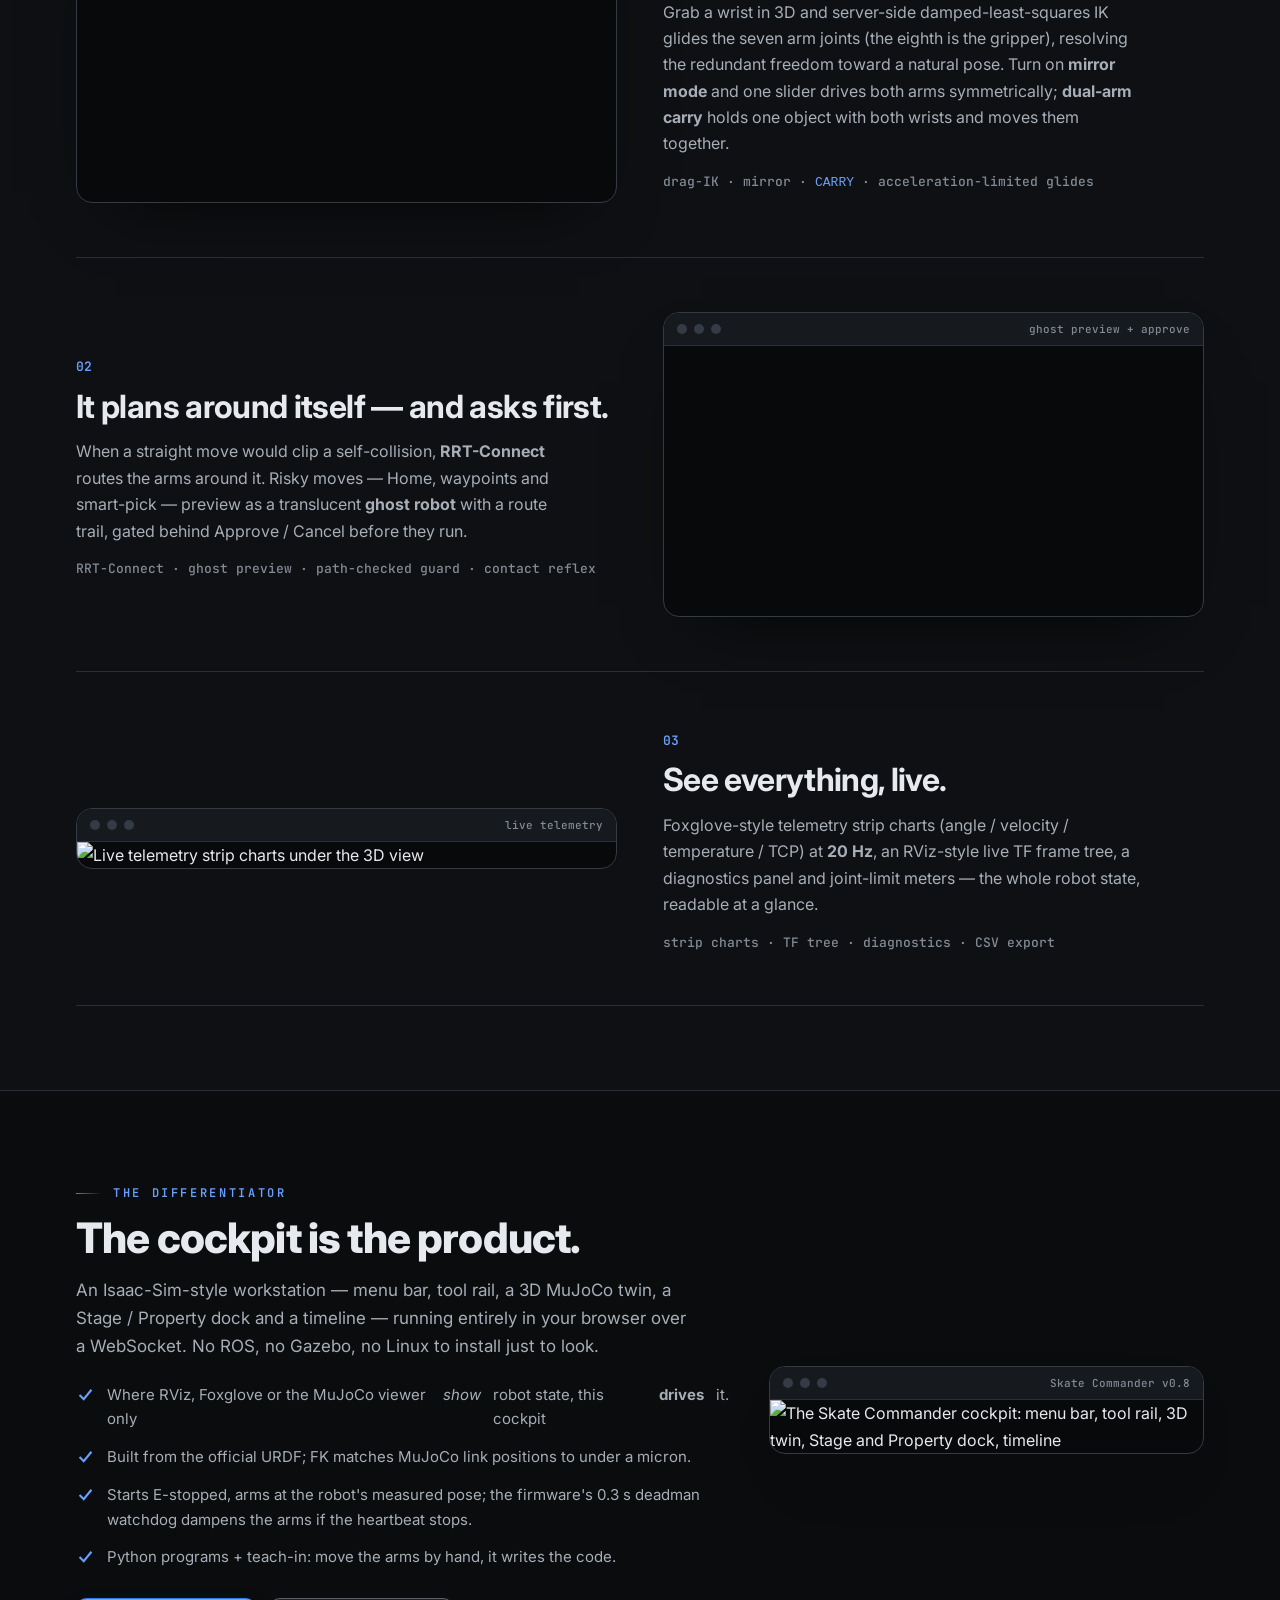
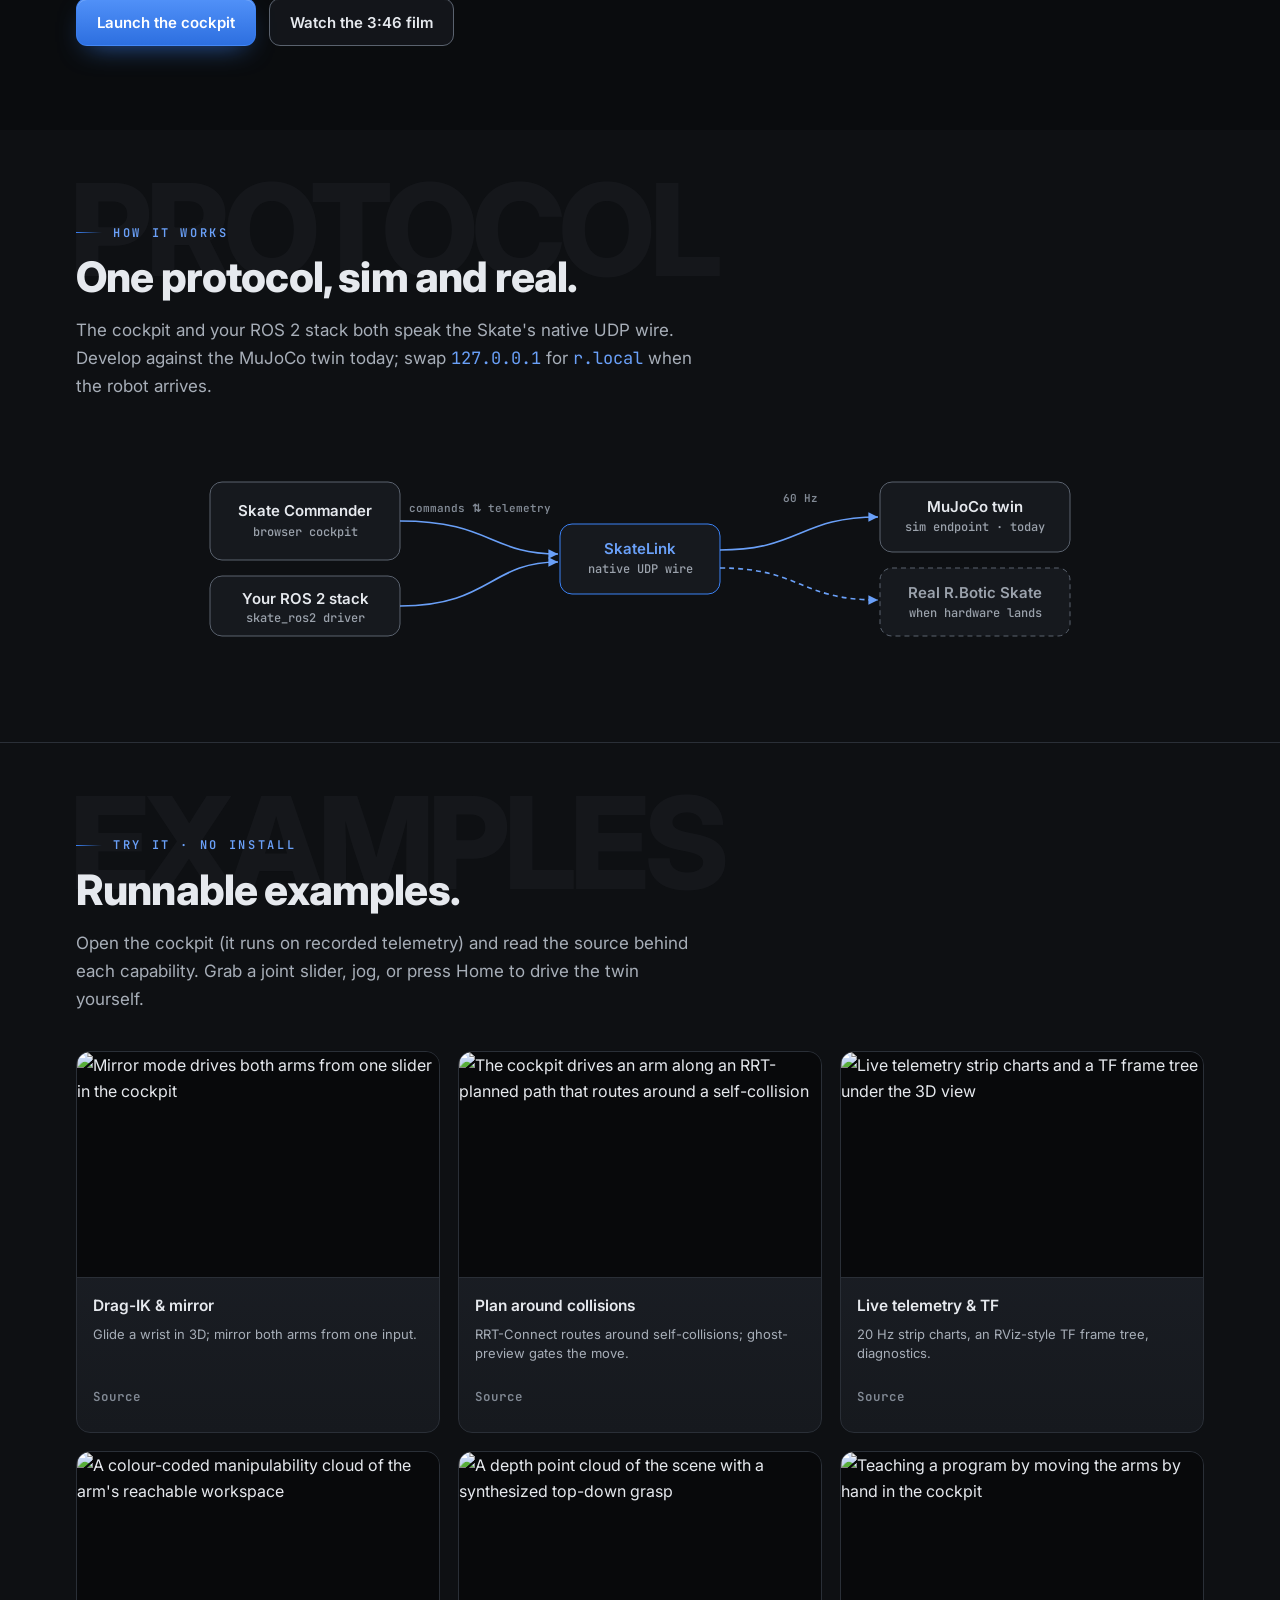
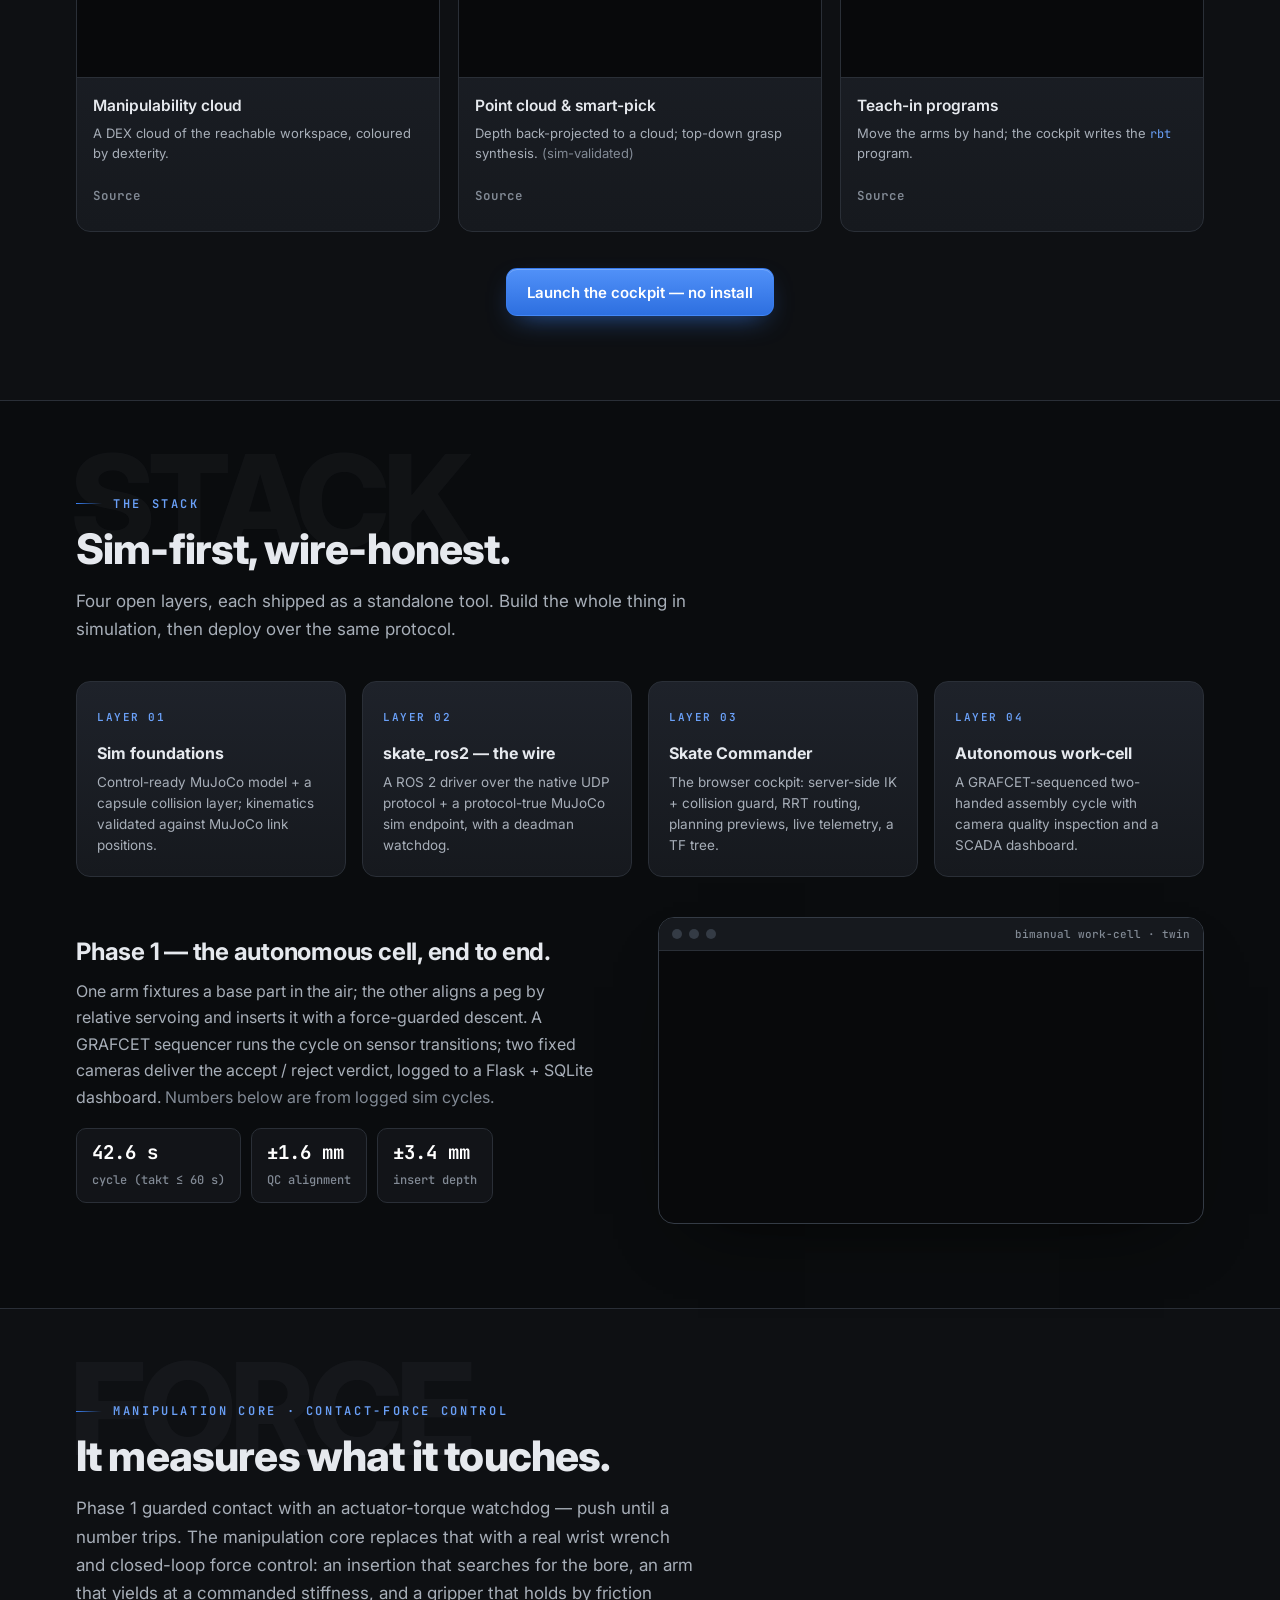
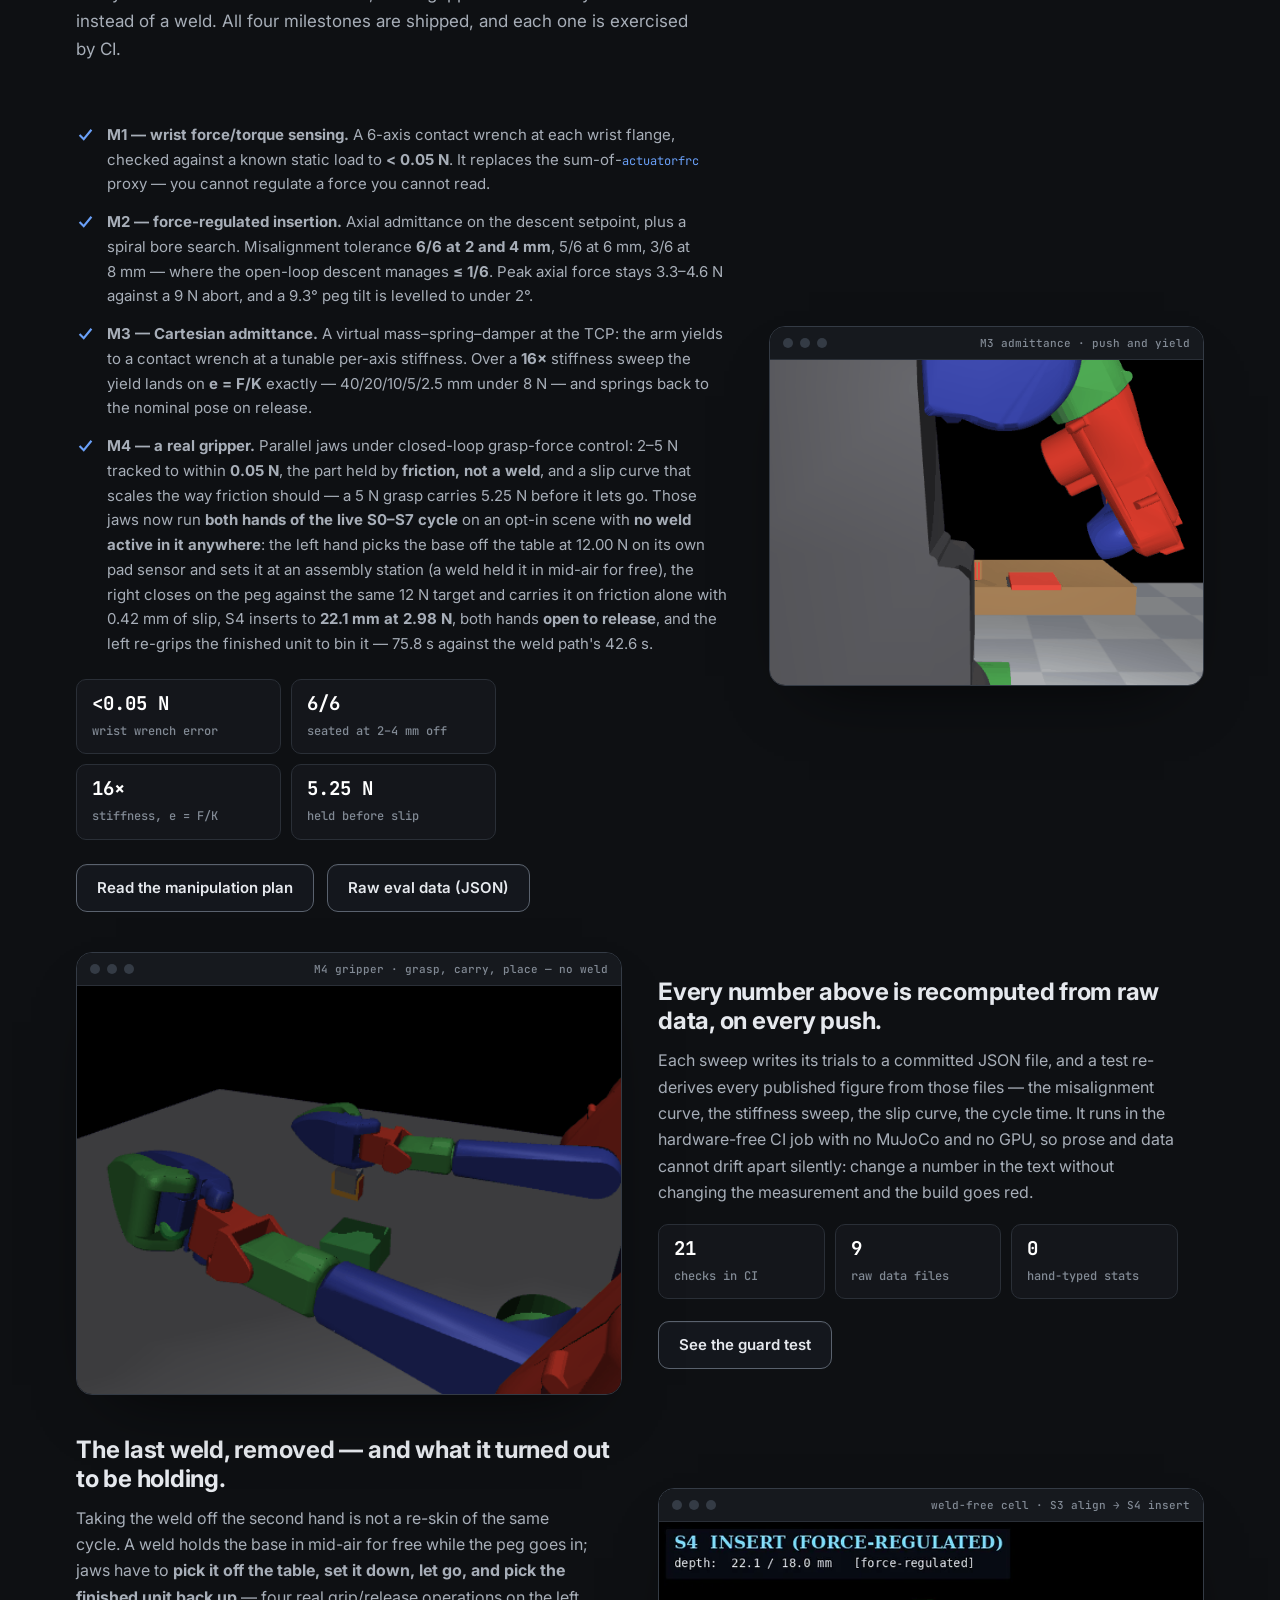
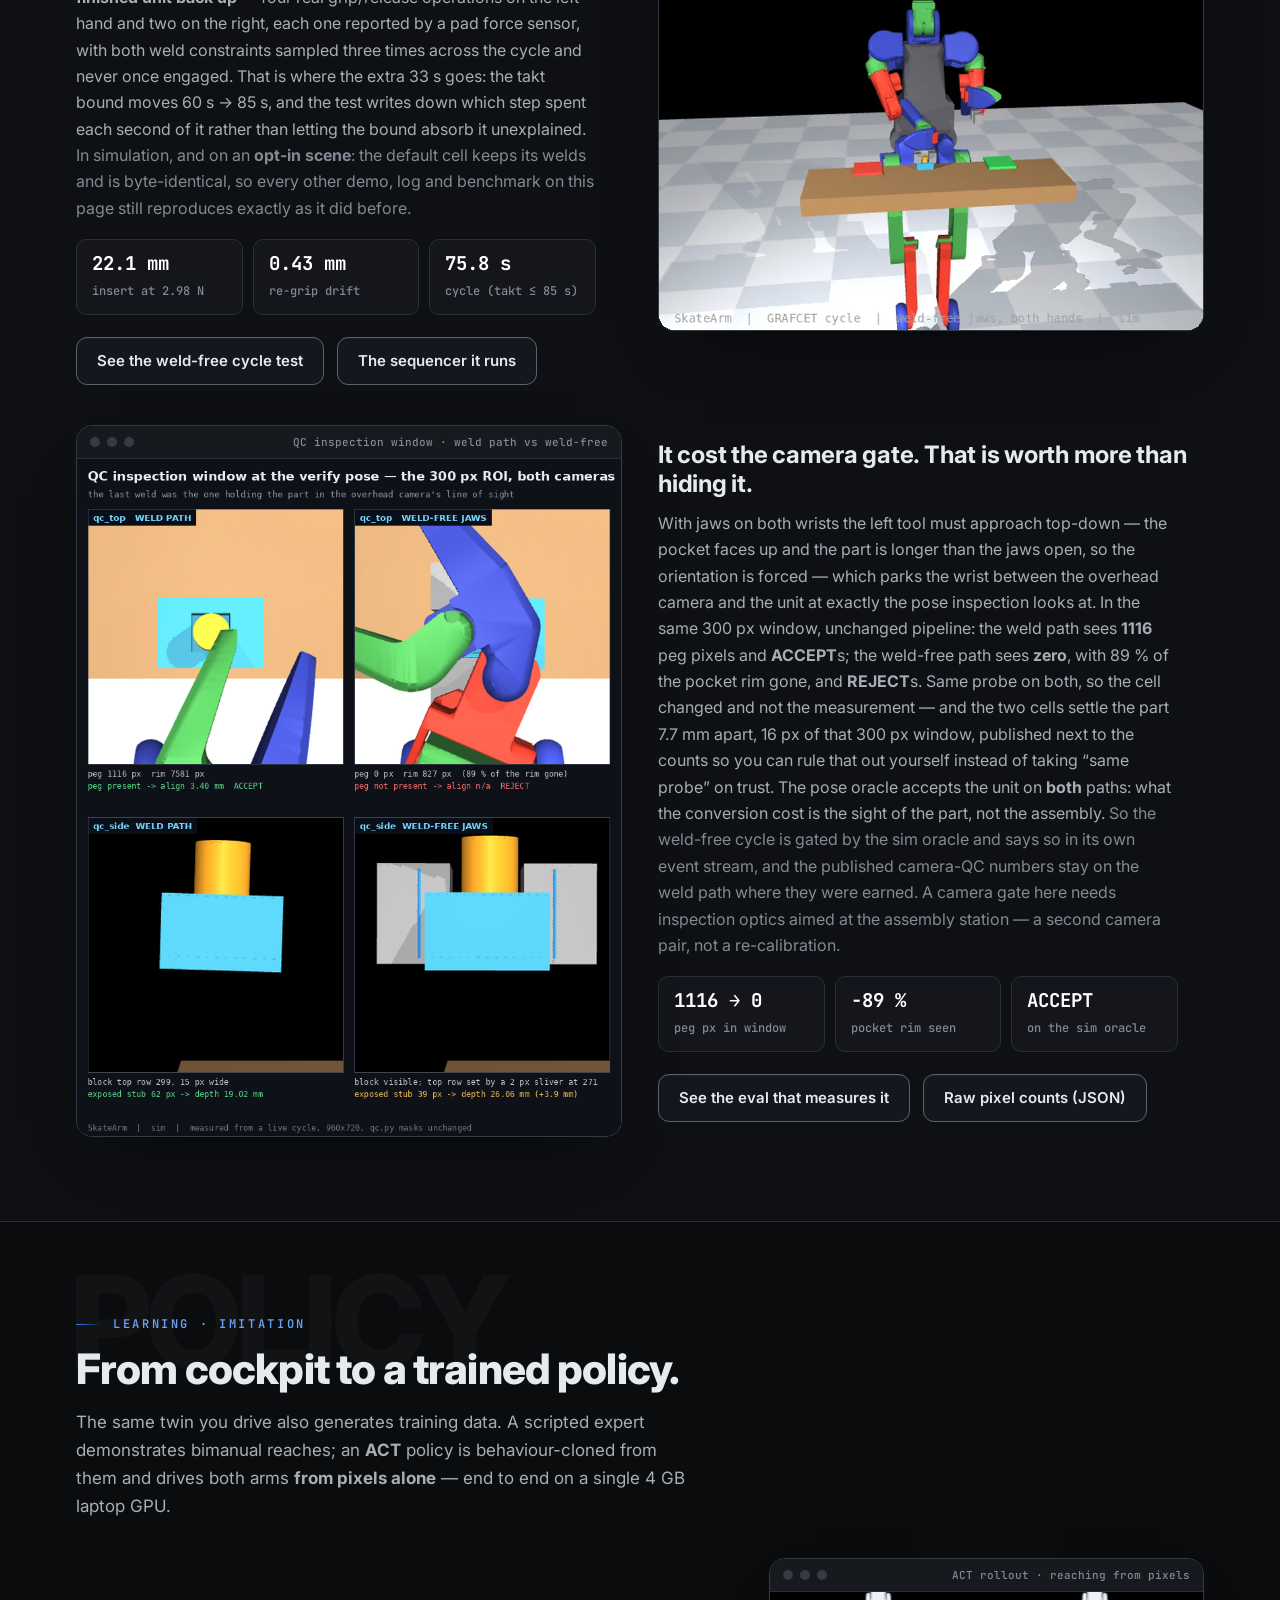
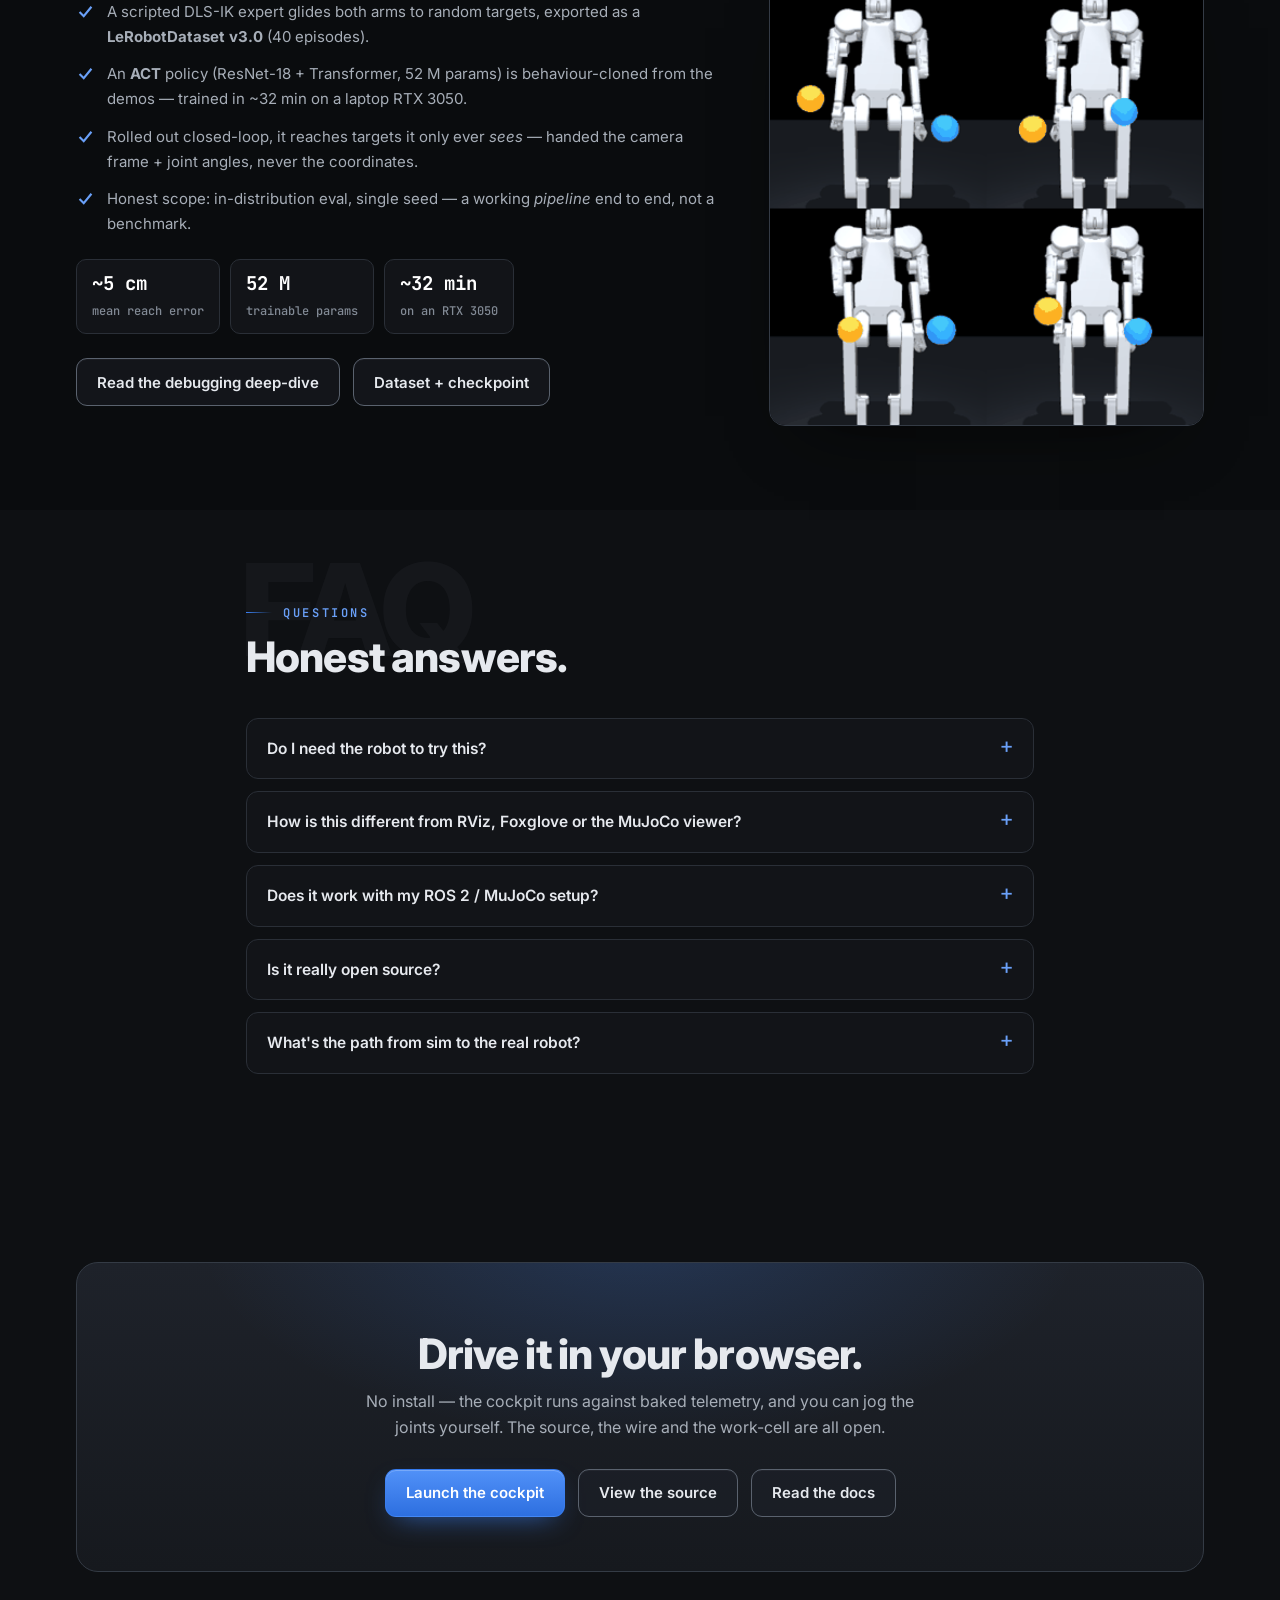
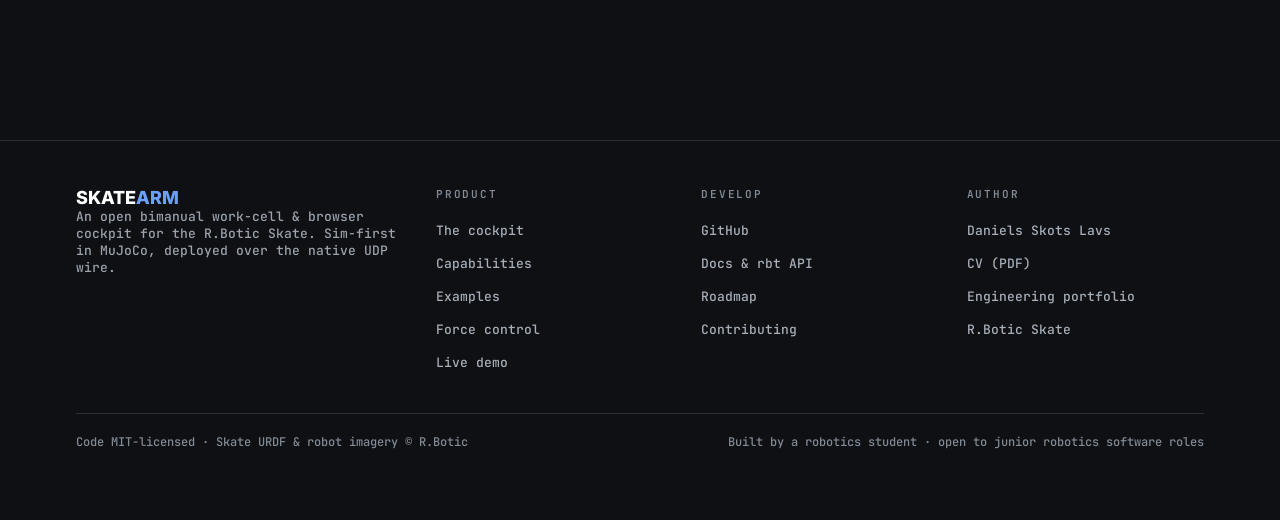
==== commit e57587d5: "test(sim): derive the M4 jaw figures from the jaw itself, and drop the 42.7 mm that never was The ja" ====
--- a/docs/index.html
+++ b/docs/index.html
@@ -498,7 +498,7 @@
         <h3 style="font:700 24px var(--sans);letter-spacing:-.01em;">Every number above is recomputed from raw data, on every push.</h3>
         <p style="color:var(--fg2);margin-top:12px;max-width:520px;">Each sweep writes its trials to a committed JSON file, and a test re-derives every published figure from those files &mdash; the misalignment curve, the stiffness sweep, the slip curve, the cycle time. It runs in the hardware-free CI job with no MuJoCo and no GPU, so prose and data cannot drift apart silently: change a number in the text without changing the measurement and the build goes red.</p>
         <div class="nums" style="display:grid;grid-template-columns:repeat(3,minmax(0,1fr));gap:10px;margin-top:18px;max-width:520px;">
-          <div><b>20</b><span>checks in CI</span></div>
+          <div><b>21</b><span>checks in CI</span></div>
           <div><b>9</b><span>raw data files</span></div>
           <div><b>0</b><span>hand-typed stats</span></div>
         </div>
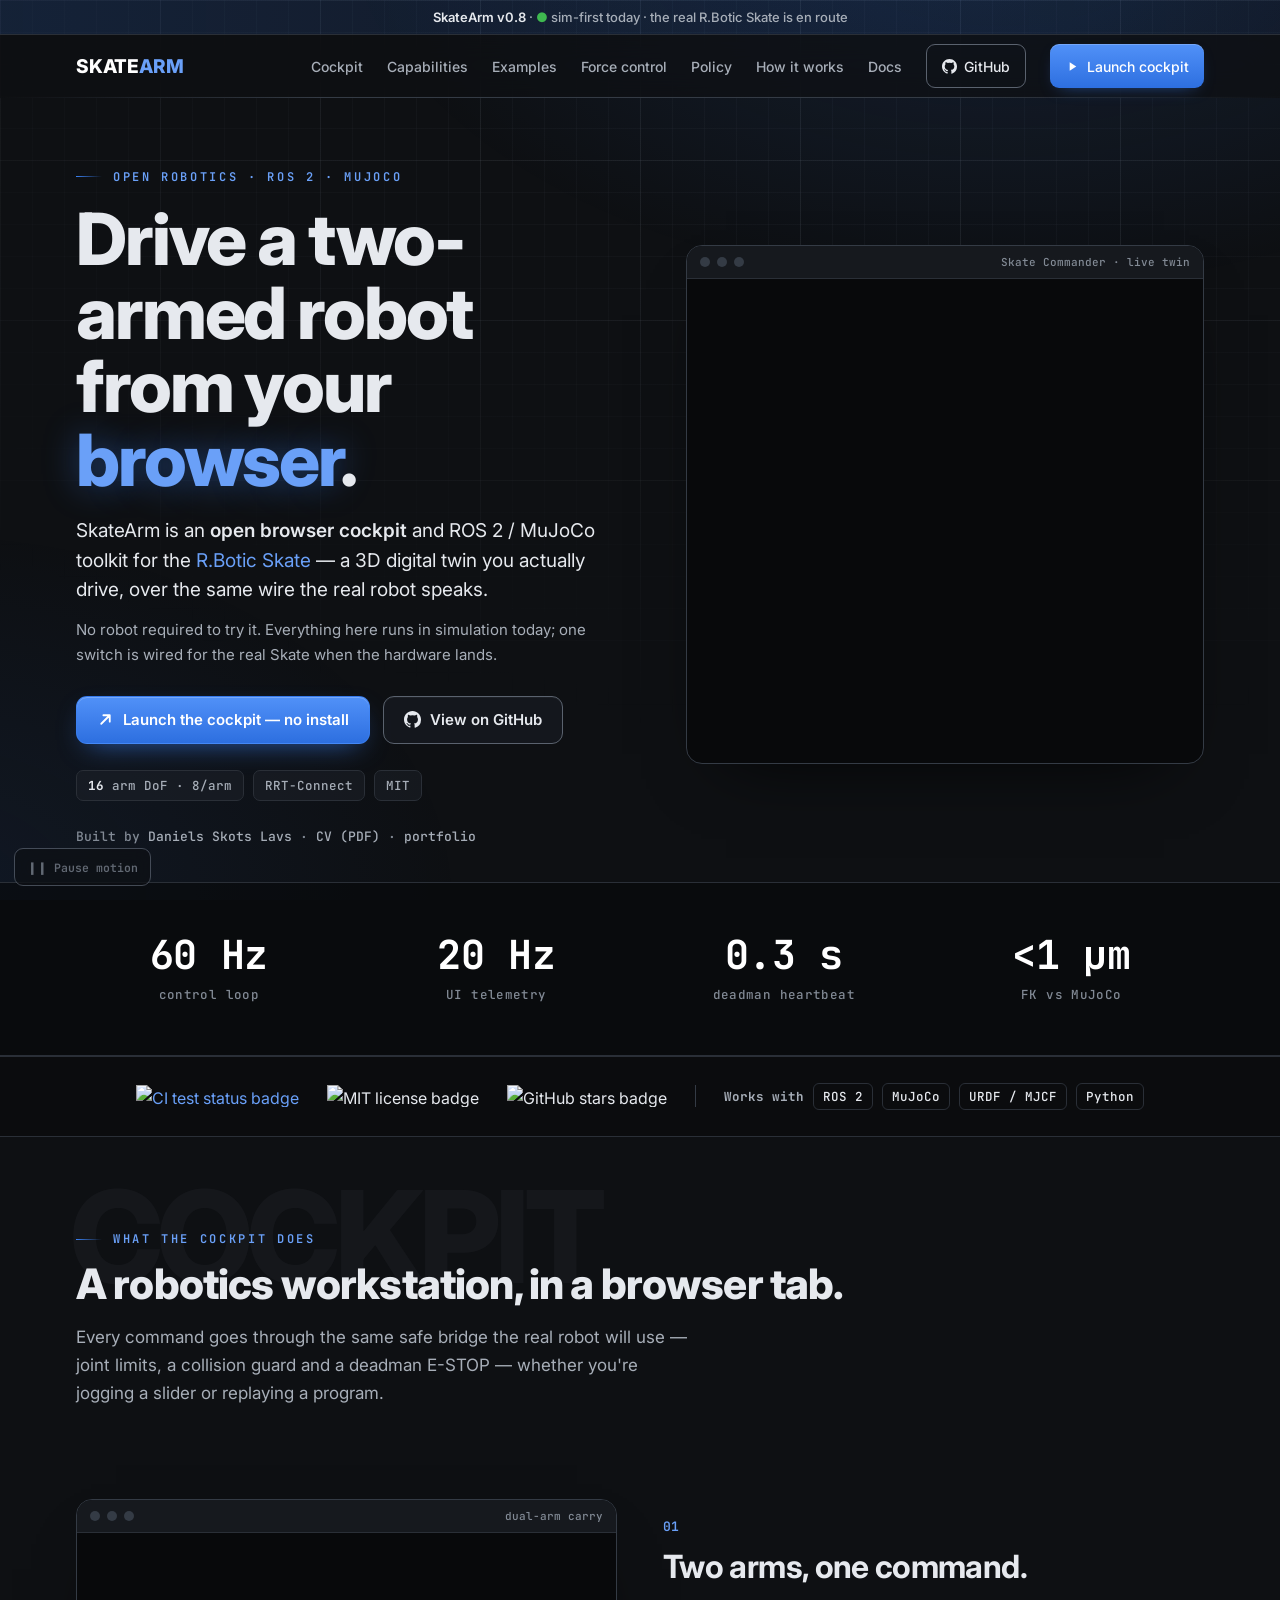
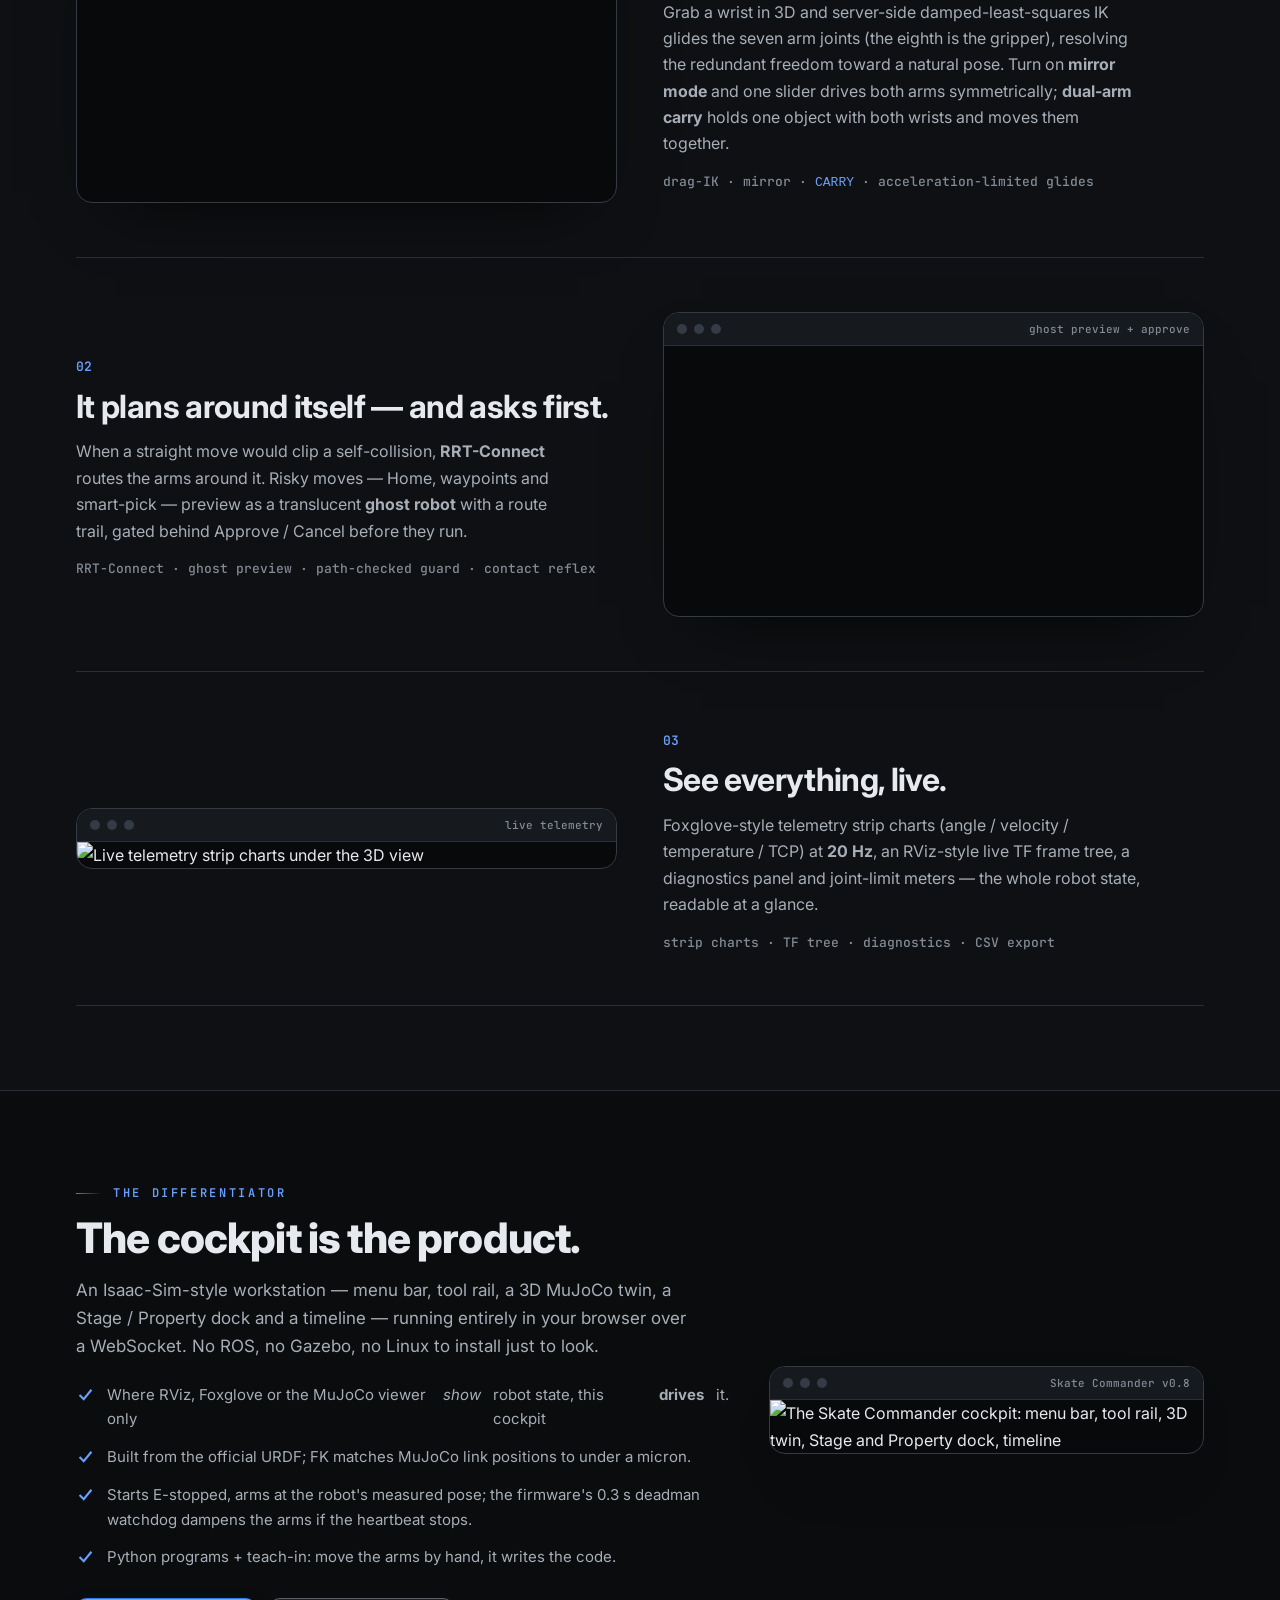
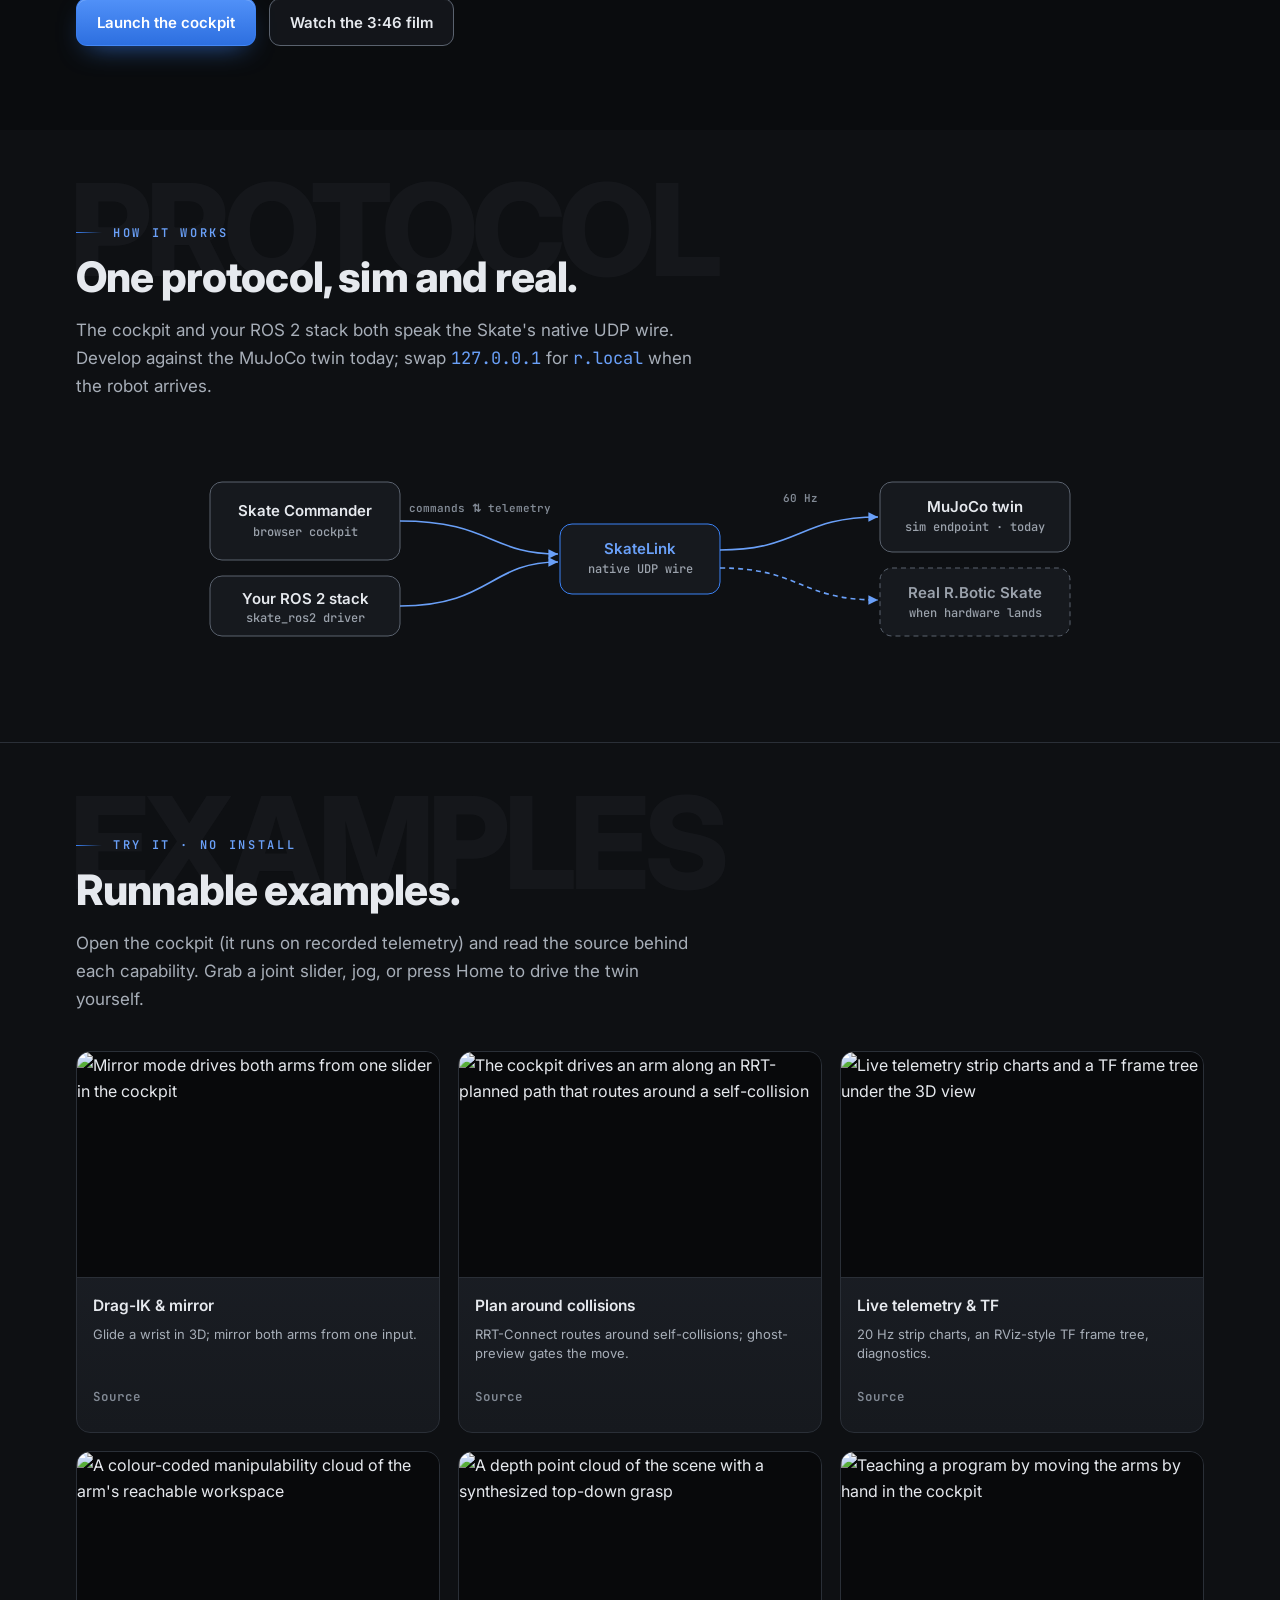
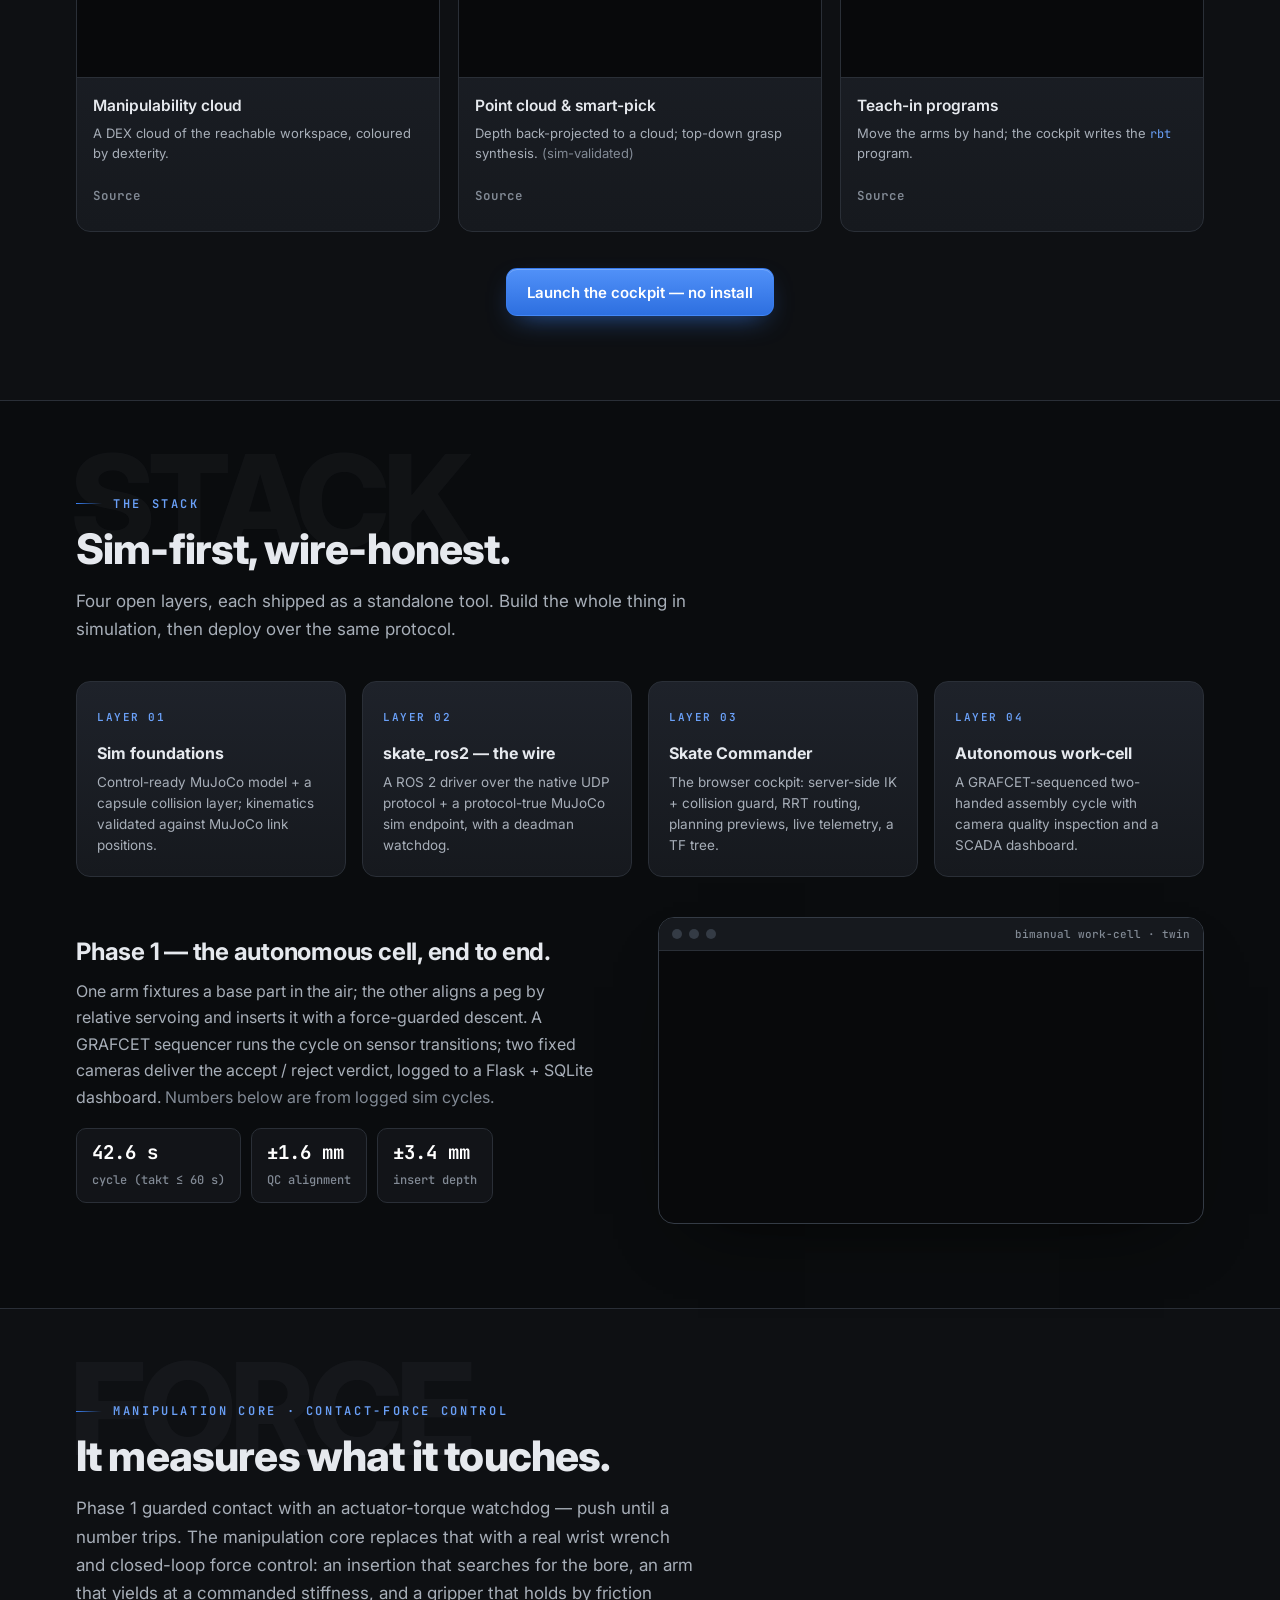
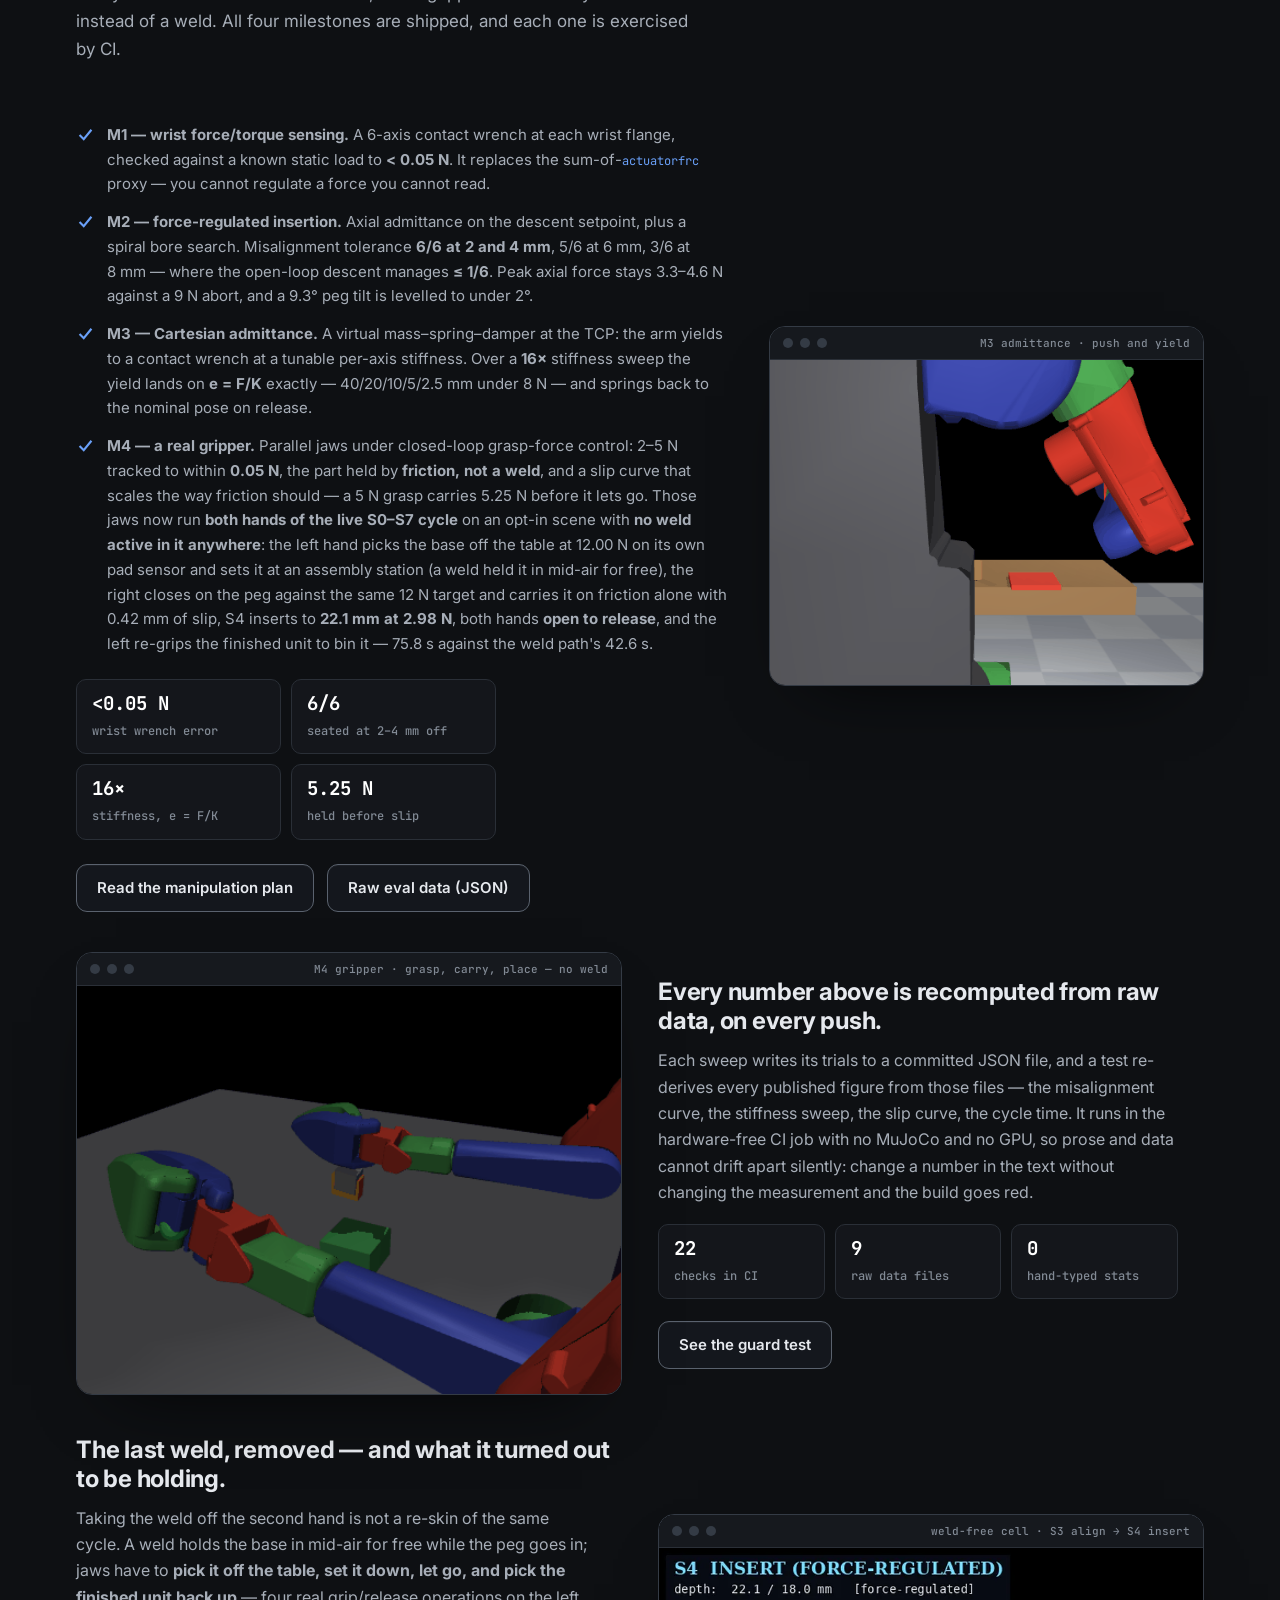
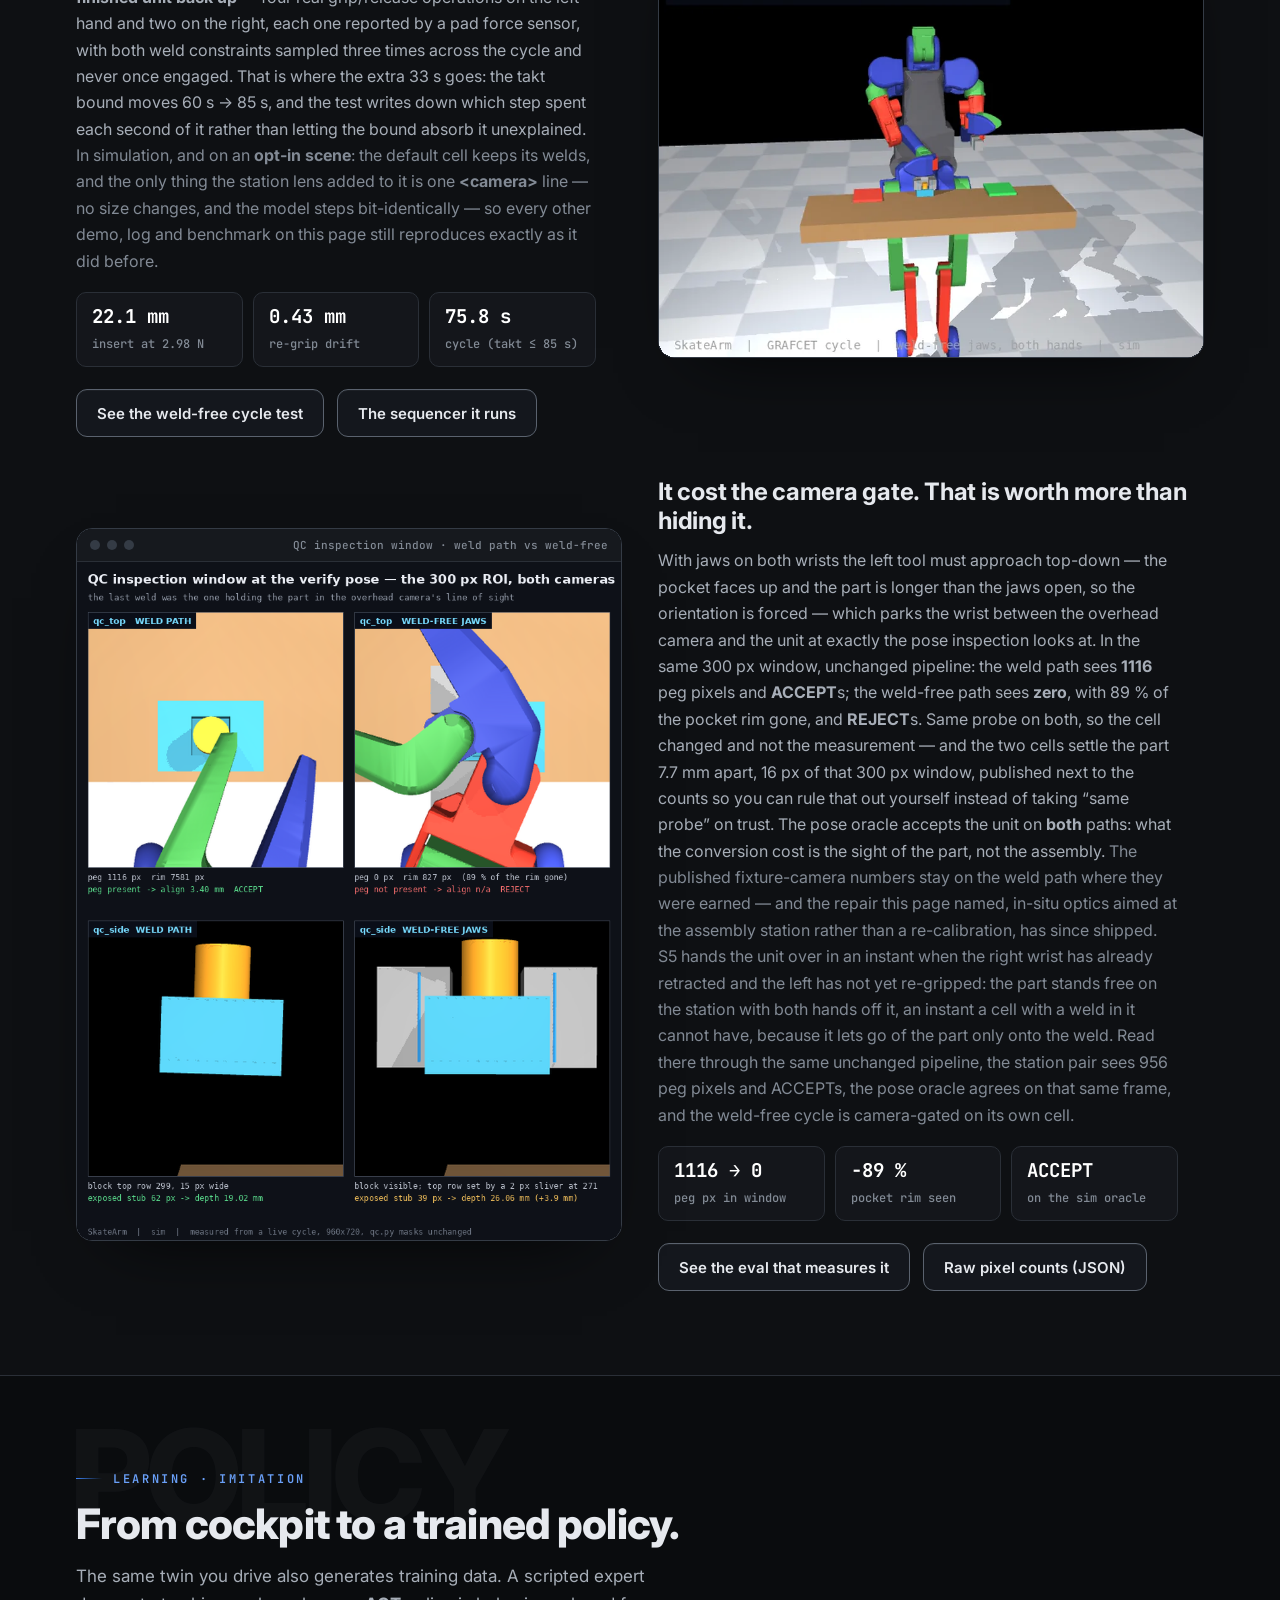
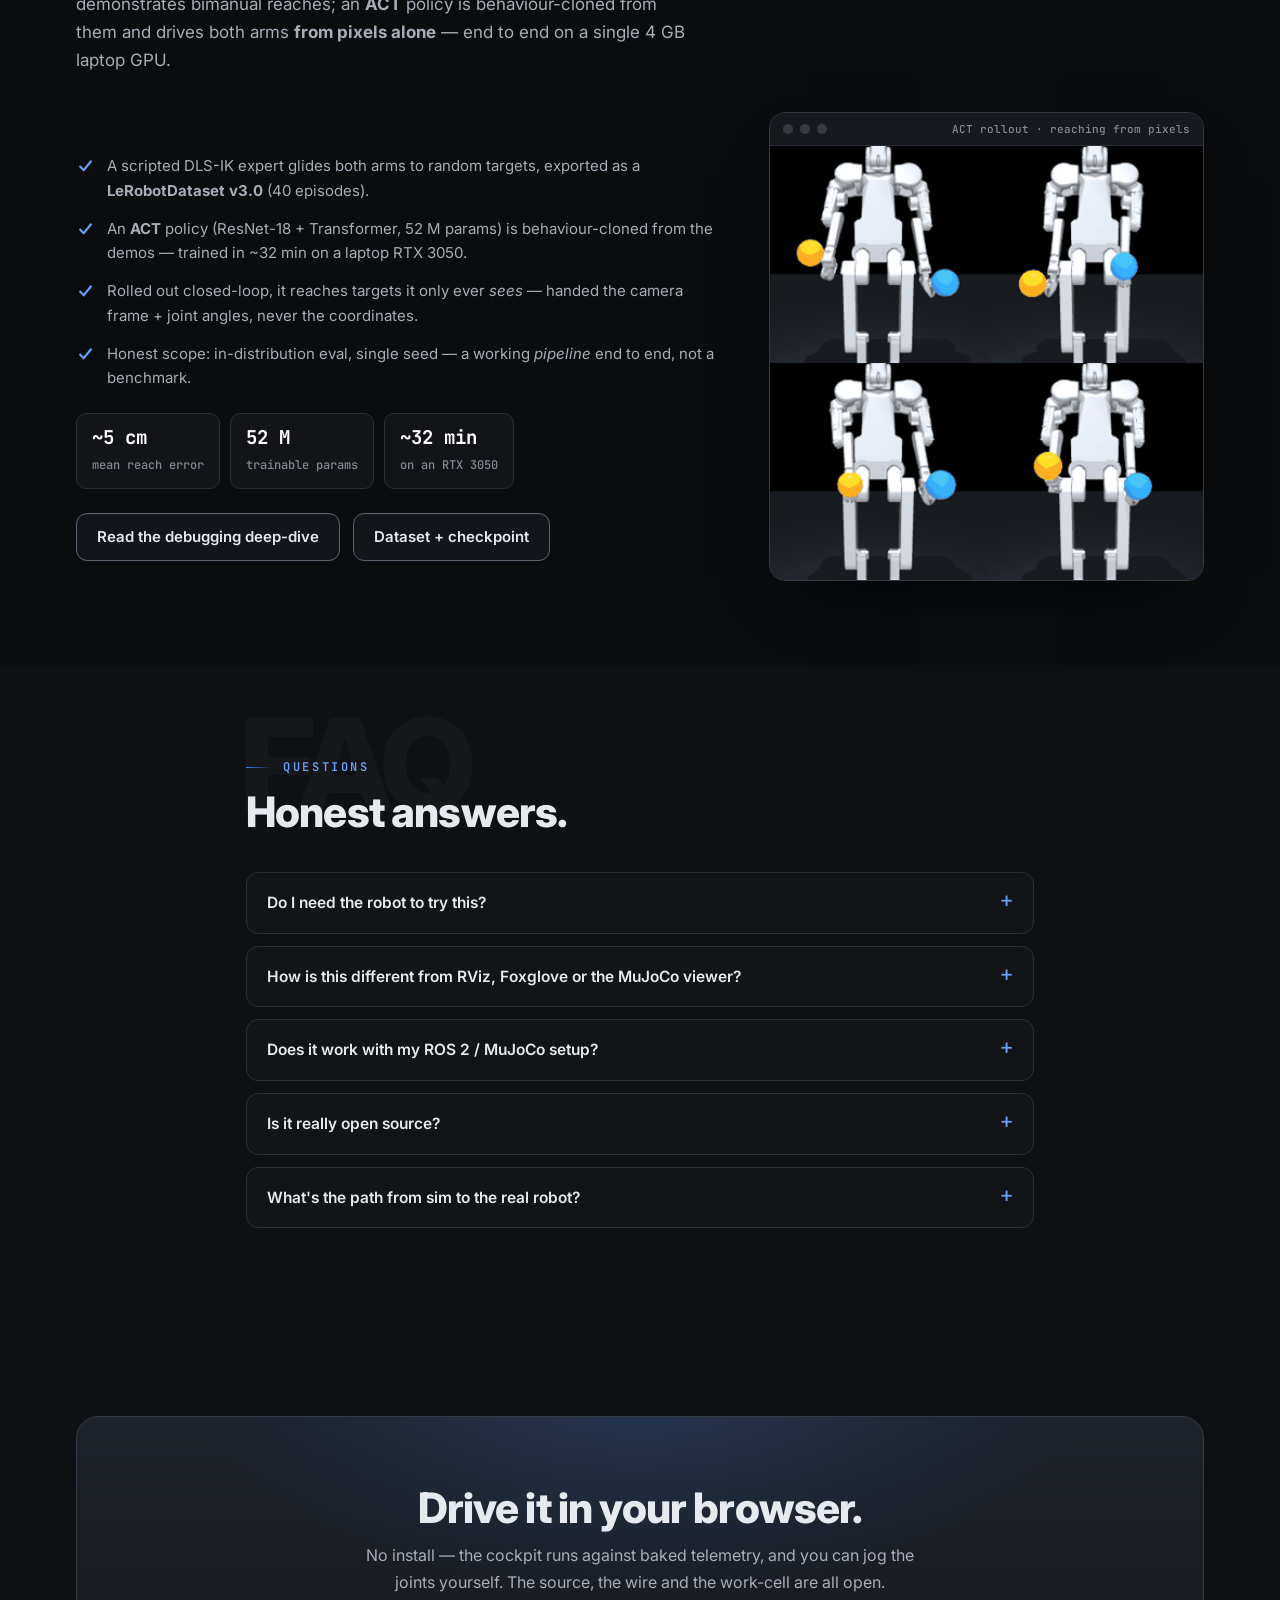
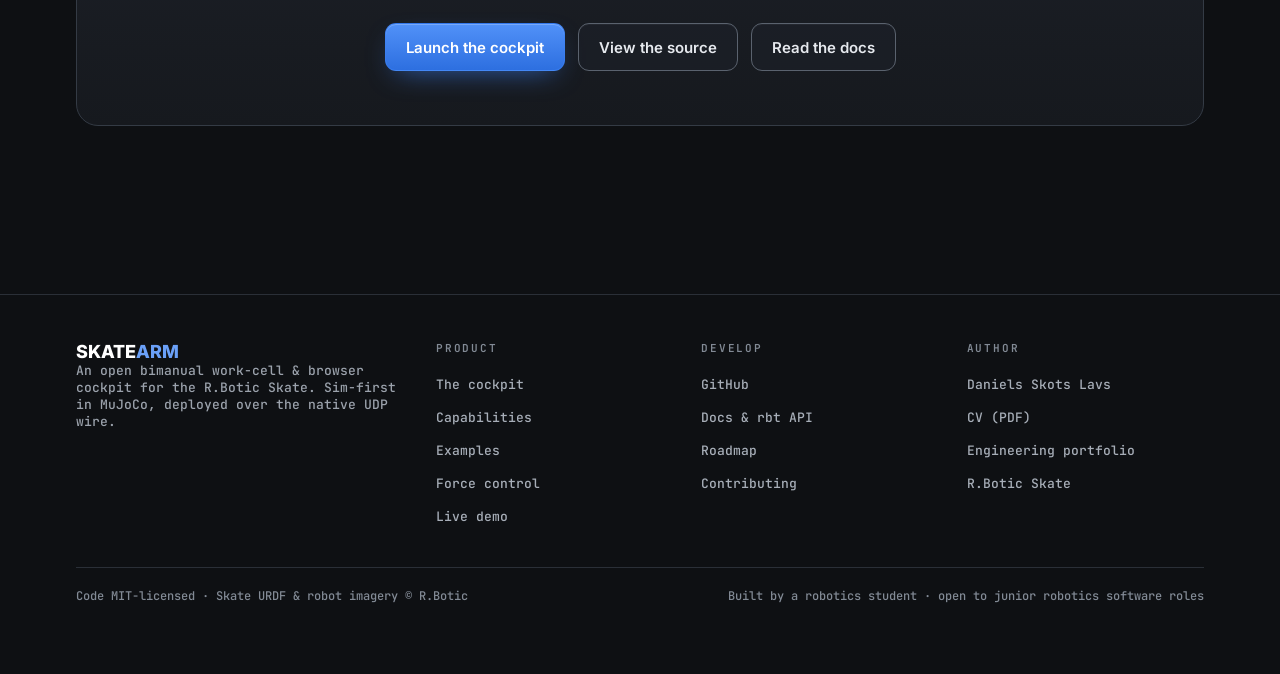
==== commit 3f104328: "feat(qc): gate the weld-free cycle on a second camera pair in situ Converting both hands to jaws cos" ====
--- a/docs/index.html
+++ b/docs/index.html
@@ -498,7 +498,7 @@
         <h3 style="font:700 24px var(--sans);letter-spacing:-.01em;">Every number above is recomputed from raw data, on every push.</h3>
         <p style="color:var(--fg2);margin-top:12px;max-width:520px;">Each sweep writes its trials to a committed JSON file, and a test re-derives every published figure from those files &mdash; the misalignment curve, the stiffness sweep, the slip curve, the cycle time. It runs in the hardware-free CI job with no MuJoCo and no GPU, so prose and data cannot drift apart silently: change a number in the text without changing the measurement and the build goes red.</p>
         <div class="nums" style="display:grid;grid-template-columns:repeat(3,minmax(0,1fr));gap:10px;margin-top:18px;max-width:520px;">
-          <div><b>21</b><span>checks in CI</span></div>
+          <div><b>22</b><span>checks in CI</span></div>
           <div><b>9</b><span>raw data files</span></div>
           <div><b>0</b><span>hand-typed stats</span></div>
         </div>
@@ -510,7 +510,7 @@
     <div class="cell reveal">
       <div>
         <h3 style="font:700 24px var(--sans);letter-spacing:-.01em;">The last weld, removed &mdash; and what it turned out to be holding.</h3>
-        <p style="color:var(--fg2);margin-top:12px;max-width:520px;">Taking the weld off the second hand is not a re-skin of the same cycle. A weld holds the base in mid-air for free while the peg goes in; jaws have to <b>pick it off the table, set it down, let go, and pick the finished unit back up</b> &mdash; four real grip/release operations on the left hand and two on the right, each one reported by a pad force sensor, with both weld constraints sampled three times across the cycle and never once engaged. That is where the extra 33&nbsp;s goes: the takt bound moves 60&nbsp;s &rarr; 85&nbsp;s, and the test writes down which step spent each second of it rather than letting the bound absorb it unexplained. <span style="color:var(--faint)">In simulation, and on an <b>opt-in scene</b>: the default cell keeps its welds and is byte-identical, so every other demo, log and benchmark on this page still reproduces exactly as it did before.</span></p>
+        <p style="color:var(--fg2);margin-top:12px;max-width:520px;">Taking the weld off the second hand is not a re-skin of the same cycle. A weld holds the base in mid-air for free while the peg goes in; jaws have to <b>pick it off the table, set it down, let go, and pick the finished unit back up</b> &mdash; four real grip/release operations on the left hand and two on the right, each one reported by a pad force sensor, with both weld constraints sampled three times across the cycle and never once engaged. That is where the extra 33&nbsp;s goes: the takt bound moves 60&nbsp;s &rarr; 85&nbsp;s, and the test writes down which step spent each second of it rather than letting the bound absorb it unexplained. <span style="color:var(--faint)">In simulation, and on an <b>opt-in scene</b>: the default cell keeps its welds, and the only thing the station lens added to it is one <b>&lt;camera&gt;</b> line &mdash; no size changes, and the model steps bit-identically &mdash; so every other demo, log and benchmark on this page still reproduces exactly as it did before.</span></p>
         <div class="nums" style="display:grid;grid-template-columns:repeat(3,minmax(0,1fr));gap:10px;margin-top:18px;max-width:520px;">
           <div><b>22.1 mm</b><span>insert at 2.98 N</span></div>
           <div><b>0.43 mm</b><span>re-grip drift</span></div>
@@ -530,7 +530,7 @@
       </div>
       <div>
         <h3 style="font:700 24px var(--sans);letter-spacing:-.01em;">It cost the camera gate. That is worth more than hiding it.</h3>
-        <p style="color:var(--fg2);margin-top:12px;max-width:520px;">With jaws on both wrists the left tool must approach top-down &mdash; the pocket faces up and the part is longer than the jaws open, so the orientation is forced &mdash; which parks the wrist between the overhead camera and the unit at exactly the pose inspection looks at. In the same 300&nbsp;px window, unchanged pipeline: the weld path sees <b>1116</b> peg pixels and <b>ACCEPT</b>s; the weld-free path sees <b>zero</b>, with 89&nbsp;% of the pocket rim gone, and <b>REJECT</b>s. Same probe on both, so the cell changed and not the measurement &mdash; and the two cells settle the part 7.7&nbsp;mm apart, 16&nbsp;px of that 300&nbsp;px window, published next to the counts so you can rule that out yourself instead of taking &ldquo;same probe&rdquo; on trust. The pose oracle accepts the unit on <b>both</b> paths: what the conversion cost is the sight of the part, not the assembly. <span style="color:var(--faint)">So the weld-free cycle is gated by the sim oracle and says so in its own event stream, and the published camera-QC numbers stay on the weld path where they were earned. A camera gate here needs inspection optics aimed at the assembly station &mdash; a second camera pair, not a re-calibration.</span></p>
+        <p style="color:var(--fg2);margin-top:12px;max-width:520px;">With jaws on both wrists the left tool must approach top-down &mdash; the pocket faces up and the part is longer than the jaws open, so the orientation is forced &mdash; which parks the wrist between the overhead camera and the unit at exactly the pose inspection looks at. In the same 300&nbsp;px window, unchanged pipeline: the weld path sees <b>1116</b> peg pixels and <b>ACCEPT</b>s; the weld-free path sees <b>zero</b>, with 89&nbsp;% of the pocket rim gone, and <b>REJECT</b>s. Same probe on both, so the cell changed and not the measurement &mdash; and the two cells settle the part 7.7&nbsp;mm apart, 16&nbsp;px of that 300&nbsp;px window, published next to the counts so you can rule that out yourself instead of taking &ldquo;same probe&rdquo; on trust. The pose oracle accepts the unit on <b>both</b> paths: what the conversion cost is the sight of the part, not the assembly. <span style="color:var(--faint)">The published fixture-camera numbers stay on the weld path where they were earned &mdash; and the repair this page named, in-situ optics aimed at the assembly station rather than a re-calibration, has since shipped. S5 hands the unit over in an instant when the right wrist has already retracted and the left has not yet re-gripped: the part stands free on the station with both hands off it, an instant a cell with a weld in it cannot have, because it lets go of the part only onto the weld. Read there through the same unchanged pipeline, the station pair sees 956 peg pixels and ACCEPTs, the pose oracle agrees on that same frame, and the weld-free cycle is camera-gated on its own cell.</span></p>
         <div class="nums" style="display:grid;grid-template-columns:repeat(3,minmax(0,1fr));gap:10px;margin-top:18px;max-width:520px;">
           <div><b>1116 &rarr; 0</b><span>peg px in window</span></div>
           <div><b>&minus;89 %</b><span>pocket rim seen</span></div>
